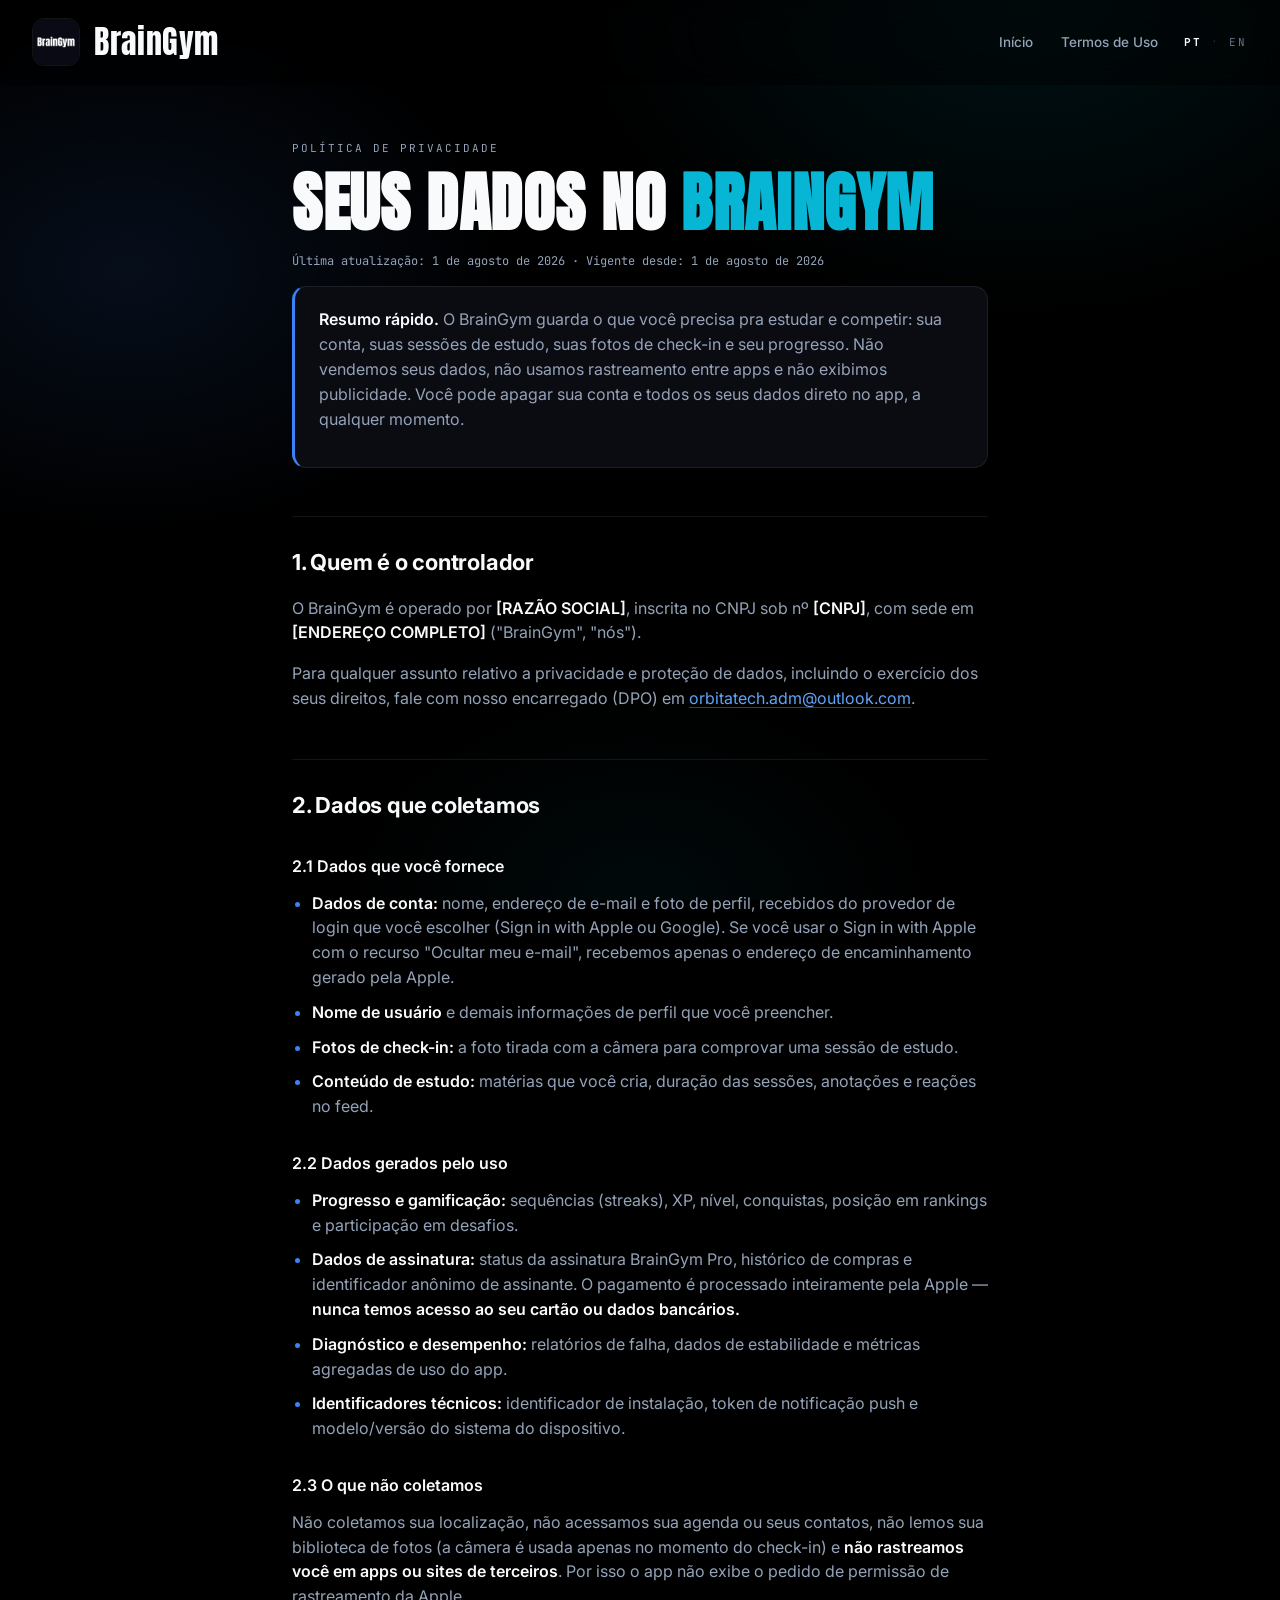
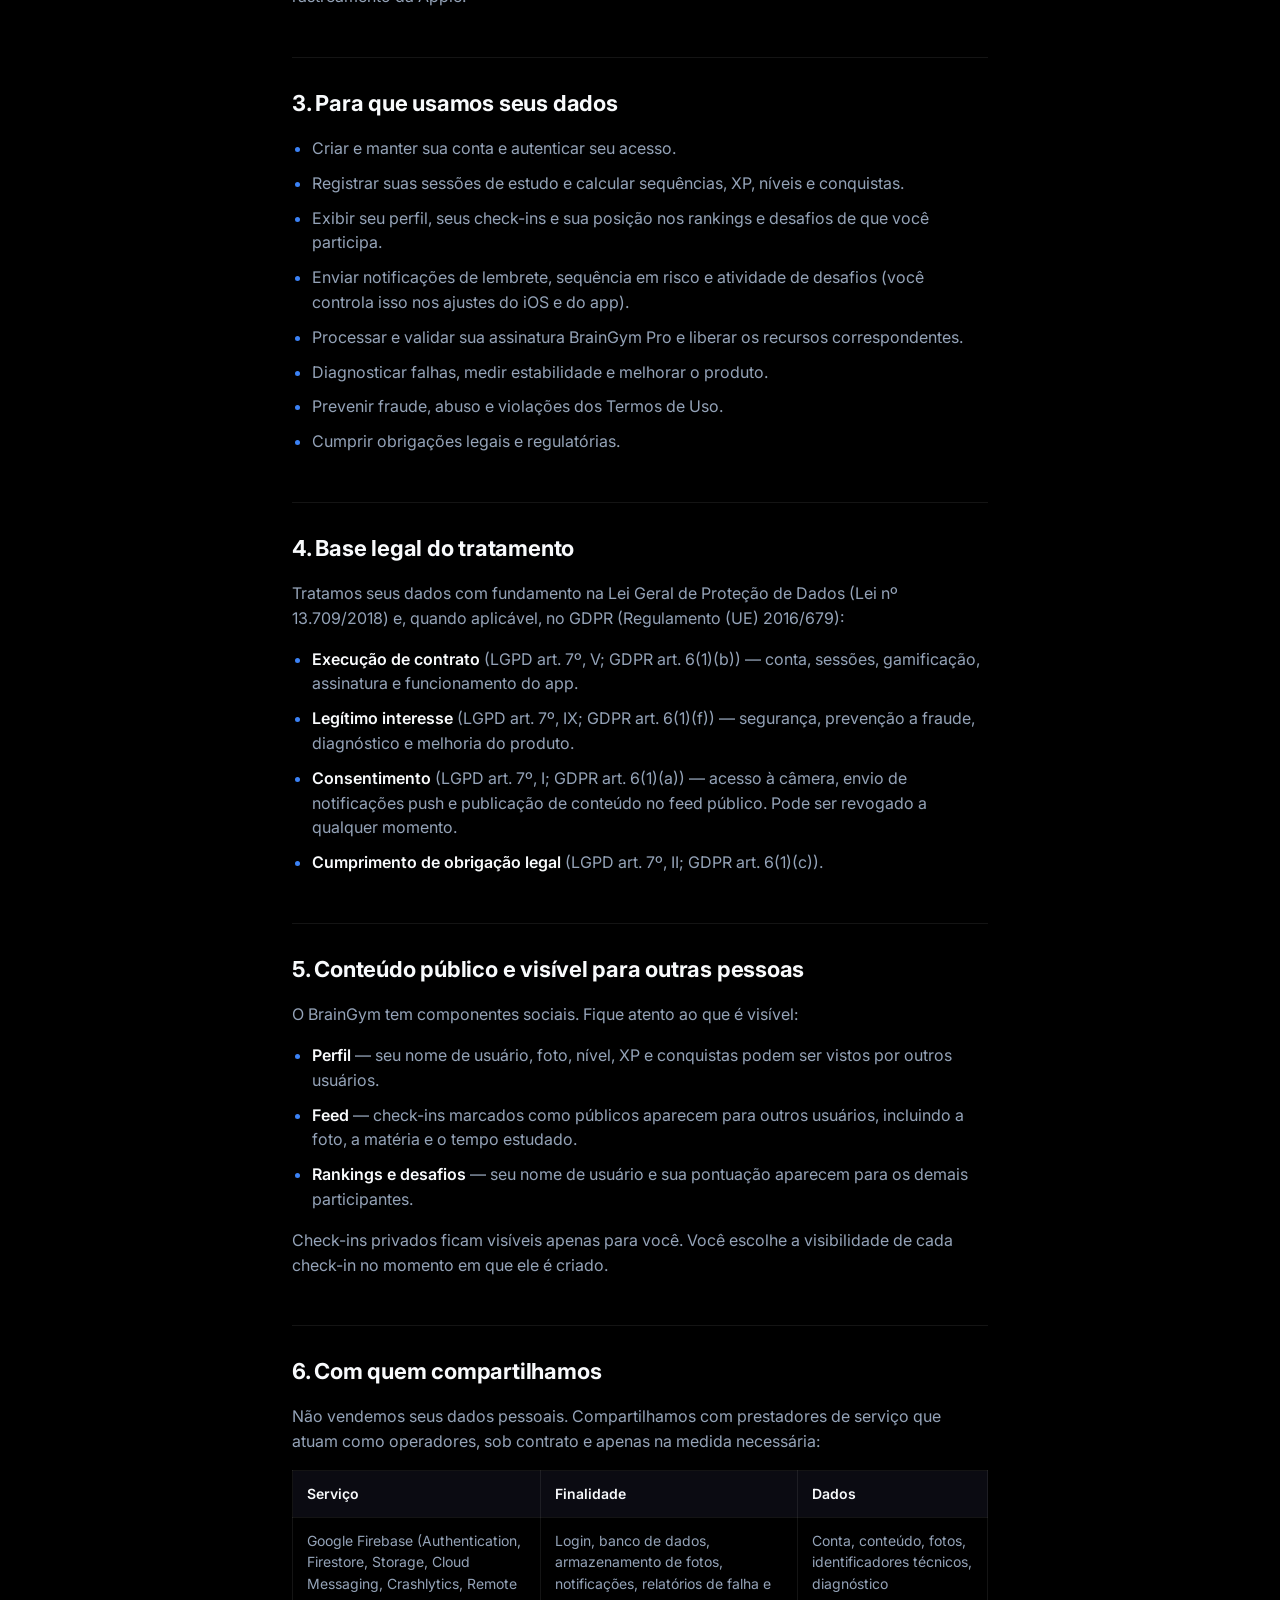
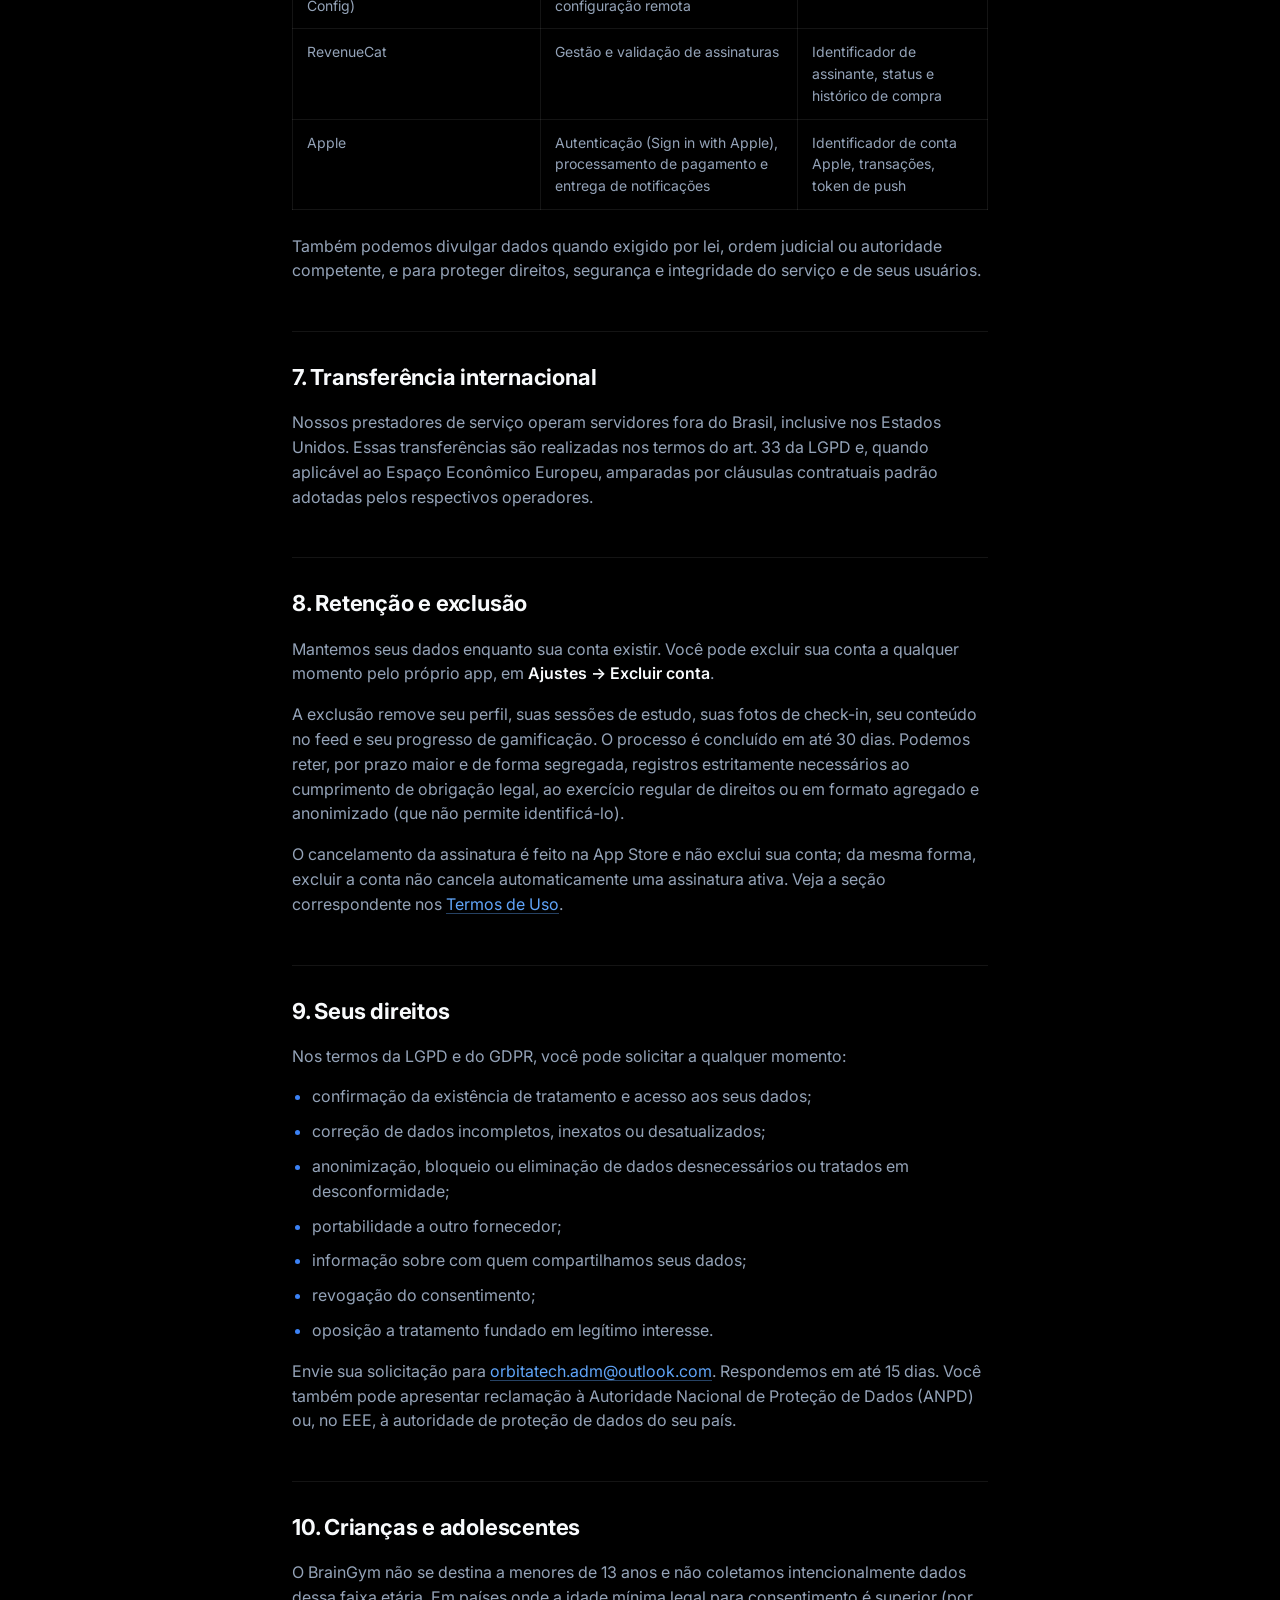
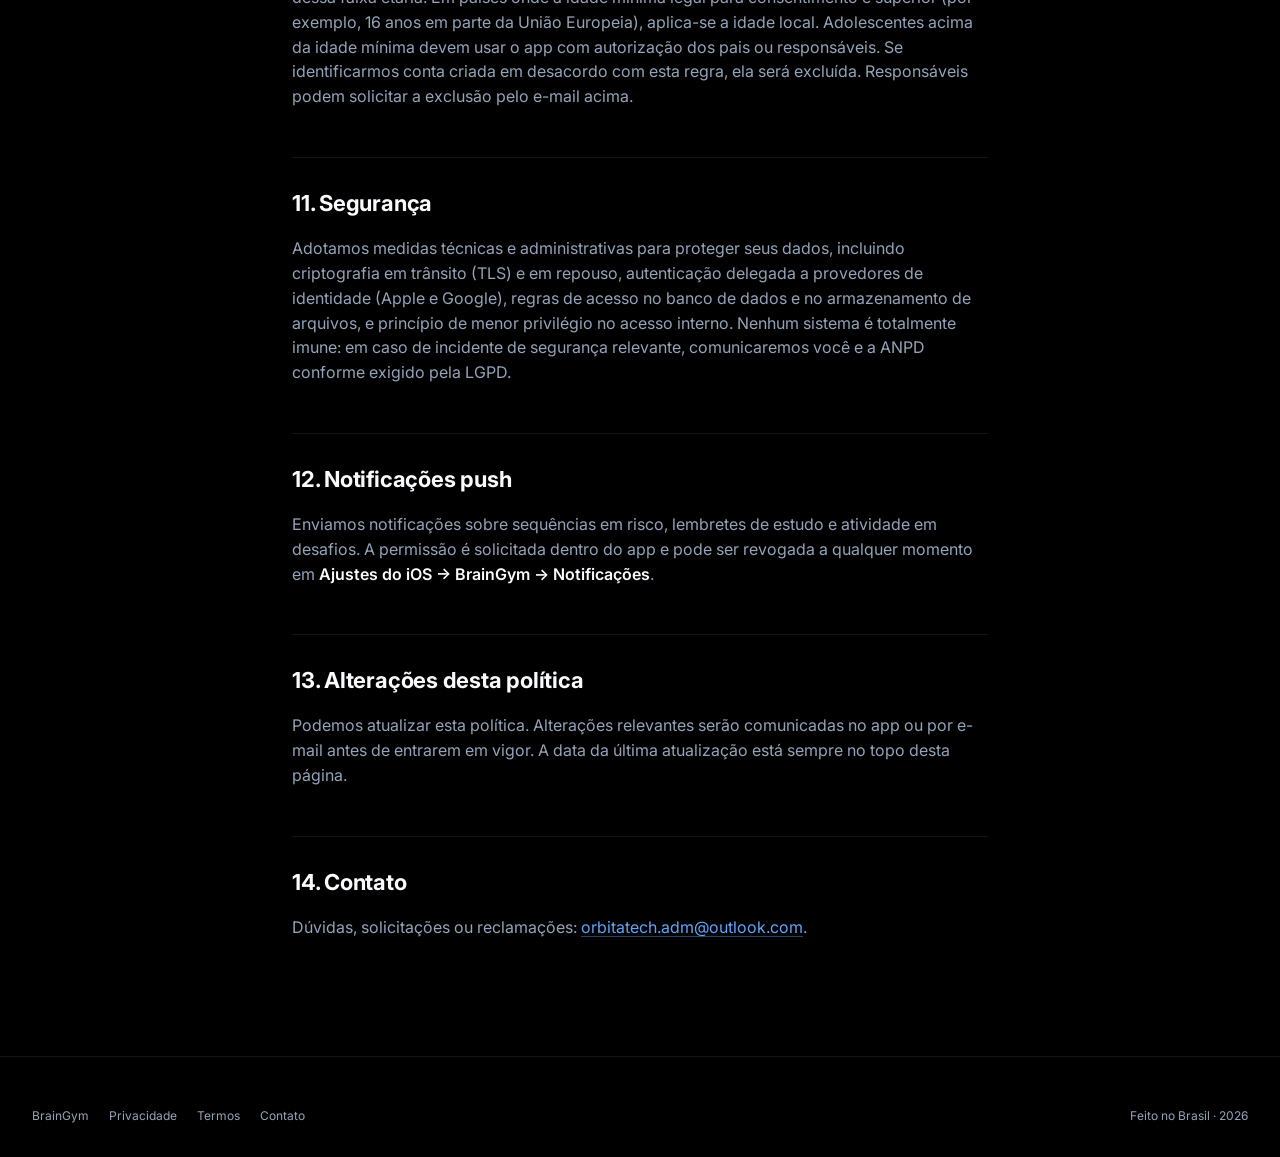
==== privacy.html @ defb6370 "first commit" ====
<!doctype html>
<html lang="pt-BR">
<head>
  <meta charset="utf-8" />
  <meta name="viewport" content="width=device-width, initial-scale=1, viewport-fit=cover" />
  <meta name="theme-color" content="#000000" />
  <title>Política de Privacidade · BrainGym</title>
  <meta name="description" content="Como o BrainGym coleta, usa, compartilha e protege seus dados pessoais." />
  <meta name="robots" content="index, follow" />

  <link rel="icon" type="image/png" href="assets/brand-logo.png" />
  <link rel="preconnect" href="https://fonts.googleapis.com" />
  <link rel="preconnect" href="https://fonts.gstatic.com" crossorigin />
  <link href="https://fonts.googleapis.com/css2?family=Anton&family=Inter:wght@400;500;600;700&family=JetBrains+Mono:wght@400;500&display=swap" rel="stylesheet" />
  <link rel="stylesheet" href="styles.css?v=10" />
</head>
<body class="legal-page">
  <div class="ambient" aria-hidden="true"></div>

  <header class="nav" data-nav>
    <a class="nav__brand" href="index.html">
      <img src="assets/brand-logo.png" alt="BrainGym" />
      <span class="wordmark">BrainGym</span>
    </a>
    <nav class="nav__links">
      <a href="index.html">Início</a>
      <a href="terms.html" data-legal-alt>Termos de Uso</a>
    </nav>
    <div class="lang-toggle" role="group" aria-label="Idioma">
      <button type="button" data-legal-lang="pt" class="is-active">PT</button>
      <span aria-hidden="true">·</span>
      <button type="button" data-legal-lang="en">EN</button>
    </div>
  </header>

  <main class="legal">

    <!-- ============================ PT-BR ============================ -->
    <article data-legal-doc="pt">
      <p class="legal__eyebrow">Política de Privacidade</p>
      <h1 class="legal__title">Seus dados no <span class="accent">BrainGym</span></h1>
      <p class="legal__updated">Última atualização: 1 de agosto de 2026 · Vigente desde: 1 de agosto de 2026</p>

      <div class="legal__callout">
        <p><strong>Resumo rápido.</strong> O BrainGym guarda o que você precisa pra estudar e competir: sua conta, suas sessões de estudo, suas fotos de check-in e seu progresso. Não vendemos seus dados, não usamos rastreamento entre apps e não exibimos publicidade. Você pode apagar sua conta e todos os seus dados direto no app, a qualquer momento.</p>
      </div>

      <h2>1. Quem é o controlador</h2>
      <p>O BrainGym é operado por <strong>[RAZÃO SOCIAL]</strong>, inscrita no CNPJ sob nº <strong>[CNPJ]</strong>, com sede em <strong>[ENDEREÇO COMPLETO]</strong> ("BrainGym", "nós").</p>
      <p>Para qualquer assunto relativo a privacidade e proteção de dados, incluindo o exercício dos seus direitos, fale com nosso encarregado (DPO) em <a href="mailto:orbitatech.adm@outlook.com">orbitatech.adm@outlook.com</a>.</p>

      <h2>2. Dados que coletamos</h2>

      <h3>2.1 Dados que você fornece</h3>
      <ul>
        <li><strong>Dados de conta:</strong> nome, endereço de e-mail e foto de perfil, recebidos do provedor de login que você escolher (Sign in with Apple ou Google). Se você usar o Sign in with Apple com o recurso "Ocultar meu e-mail", recebemos apenas o endereço de encaminhamento gerado pela Apple.</li>
        <li><strong>Nome de usuário</strong> e demais informações de perfil que você preencher.</li>
        <li><strong>Fotos de check-in:</strong> a foto tirada com a câmera para comprovar uma sessão de estudo.</li>
        <li><strong>Conteúdo de estudo:</strong> matérias que você cria, duração das sessões, anotações e reações no feed.</li>
      </ul>

      <h3>2.2 Dados gerados pelo uso</h3>
      <ul>
        <li><strong>Progresso e gamificação:</strong> sequências (streaks), XP, nível, conquistas, posição em rankings e participação em desafios.</li>
        <li><strong>Dados de assinatura:</strong> status da assinatura BrainGym Pro, histórico de compras e identificador anônimo de assinante. O pagamento é processado inteiramente pela Apple — <strong>nunca temos acesso ao seu cartão ou dados bancários.</strong></li>
        <li><strong>Diagnóstico e desempenho:</strong> relatórios de falha, dados de estabilidade e métricas agregadas de uso do app.</li>
        <li><strong>Identificadores técnicos:</strong> identificador de instalação, token de notificação push e modelo/versão do sistema do dispositivo.</li>
      </ul>

      <h3>2.3 O que não coletamos</h3>
      <p>Não coletamos sua localização, não acessamos sua agenda ou seus contatos, não lemos sua biblioteca de fotos (a câmera é usada apenas no momento do check-in) e <strong>não rastreamos você em apps ou sites de terceiros</strong>. Por isso o app não exibe o pedido de permissão de rastreamento da Apple.</p>

      <h2>3. Para que usamos seus dados</h2>
      <ul>
        <li>Criar e manter sua conta e autenticar seu acesso.</li>
        <li>Registrar suas sessões de estudo e calcular sequências, XP, níveis e conquistas.</li>
        <li>Exibir seu perfil, seus check-ins e sua posição nos rankings e desafios de que você participa.</li>
        <li>Enviar notificações de lembrete, sequência em risco e atividade de desafios (você controla isso nos ajustes do iOS e do app).</li>
        <li>Processar e validar sua assinatura BrainGym Pro e liberar os recursos correspondentes.</li>
        <li>Diagnosticar falhas, medir estabilidade e melhorar o produto.</li>
        <li>Prevenir fraude, abuso e violações dos Termos de Uso.</li>
        <li>Cumprir obrigações legais e regulatórias.</li>
      </ul>

      <h2>4. Base legal do tratamento</h2>
      <p>Tratamos seus dados com fundamento na Lei Geral de Proteção de Dados (Lei nº 13.709/2018) e, quando aplicável, no GDPR (Regulamento (UE) 2016/679):</p>
      <ul>
        <li><strong>Execução de contrato</strong> (LGPD art. 7º, V; GDPR art. 6(1)(b)) — conta, sessões, gamificação, assinatura e funcionamento do app.</li>
        <li><strong>Legítimo interesse</strong> (LGPD art. 7º, IX; GDPR art. 6(1)(f)) — segurança, prevenção a fraude, diagnóstico e melhoria do produto.</li>
        <li><strong>Consentimento</strong> (LGPD art. 7º, I; GDPR art. 6(1)(a)) — acesso à câmera, envio de notificações push e publicação de conteúdo no feed público. Pode ser revogado a qualquer momento.</li>
        <li><strong>Cumprimento de obrigação legal</strong> (LGPD art. 7º, II; GDPR art. 6(1)(c)).</li>
      </ul>

      <h2>5. Conteúdo público e visível para outras pessoas</h2>
      <p>O BrainGym tem componentes sociais. Fique atento ao que é visível:</p>
      <ul>
        <li><strong>Perfil</strong> — seu nome de usuário, foto, nível, XP e conquistas podem ser vistos por outros usuários.</li>
        <li><strong>Feed</strong> — check-ins marcados como públicos aparecem para outros usuários, incluindo a foto, a matéria e o tempo estudado.</li>
        <li><strong>Rankings e desafios</strong> — seu nome de usuário e sua pontuação aparecem para os demais participantes.</li>
      </ul>
      <p>Check-ins privados ficam visíveis apenas para você. Você escolhe a visibilidade de cada check-in no momento em que ele é criado.</p>

      <h2>6. Com quem compartilhamos</h2>
      <p>Não vendemos seus dados pessoais. Compartilhamos com prestadores de serviço que atuam como operadores, sob contrato e apenas na medida necessária:</p>
      <table class="legal__table">
        <thead><tr><th>Serviço</th><th>Finalidade</th><th>Dados</th></tr></thead>
        <tbody>
          <tr><td>Google Firebase (Authentication, Firestore, Storage, Cloud Messaging, Crashlytics, Remote Config)</td><td>Login, banco de dados, armazenamento de fotos, notificações, relatórios de falha e configuração remota</td><td>Conta, conteúdo, fotos, identificadores técnicos, diagnóstico</td></tr>
          <tr><td>RevenueCat</td><td>Gestão e validação de assinaturas</td><td>Identificador de assinante, status e histórico de compra</td></tr>
          <tr><td>Apple</td><td>Autenticação (Sign in with Apple), processamento de pagamento e entrega de notificações</td><td>Identificador de conta Apple, transações, token de push</td></tr>
        </tbody>
      </table>
      <p>Também podemos divulgar dados quando exigido por lei, ordem judicial ou autoridade competente, e para proteger direitos, segurança e integridade do serviço e de seus usuários.</p>

      <h2>7. Transferência internacional</h2>
      <p>Nossos prestadores de serviço operam servidores fora do Brasil, inclusive nos Estados Unidos. Essas transferências são realizadas nos termos do art. 33 da LGPD e, quando aplicável ao Espaço Econômico Europeu, amparadas por cláusulas contratuais padrão adotadas pelos respectivos operadores.</p>

      <h2>8. Retenção e exclusão</h2>
      <p>Mantemos seus dados enquanto sua conta existir. Você pode excluir sua conta a qualquer momento pelo próprio app, em <strong>Ajustes → Excluir conta</strong>.</p>
      <p>A exclusão remove seu perfil, suas sessões de estudo, suas fotos de check-in, seu conteúdo no feed e seu progresso de gamificação. O processo é concluído em até 30 dias. Podemos reter, por prazo maior e de forma segregada, registros estritamente necessários ao cumprimento de obrigação legal, ao exercício regular de direitos ou em formato agregado e anonimizado (que não permite identificá-lo).</p>
      <p>O cancelamento da assinatura é feito na App Store e não exclui sua conta; da mesma forma, excluir a conta não cancela automaticamente uma assinatura ativa. Veja a seção correspondente nos <a href="terms.html">Termos de Uso</a>.</p>

      <h2>9. Seus direitos</h2>
      <p>Nos termos da LGPD e do GDPR, você pode solicitar a qualquer momento:</p>
      <ul>
        <li>confirmação da existência de tratamento e acesso aos seus dados;</li>
        <li>correção de dados incompletos, inexatos ou desatualizados;</li>
        <li>anonimização, bloqueio ou eliminação de dados desnecessários ou tratados em desconformidade;</li>
        <li>portabilidade a outro fornecedor;</li>
        <li>informação sobre com quem compartilhamos seus dados;</li>
        <li>revogação do consentimento;</li>
        <li>oposição a tratamento fundado em legítimo interesse.</li>
      </ul>
      <p>Envie sua solicitação para <a href="mailto:orbitatech.adm@outlook.com">orbitatech.adm@outlook.com</a>. Respondemos em até 15 dias. Você também pode apresentar reclamação à Autoridade Nacional de Proteção de Dados (ANPD) ou, no EEE, à autoridade de proteção de dados do seu país.</p>

      <h2>10. Crianças e adolescentes</h2>
      <p>O BrainGym não se destina a menores de 13 anos e não coletamos intencionalmente dados dessa faixa etária. Em países onde a idade mínima legal para consentimento é superior (por exemplo, 16 anos em parte da União Europeia), aplica-se a idade local. Adolescentes acima da idade mínima devem usar o app com autorização dos pais ou responsáveis. Se identificarmos conta criada em desacordo com esta regra, ela será excluída. Responsáveis podem solicitar a exclusão pelo e-mail acima.</p>

      <h2>11. Segurança</h2>
      <p>Adotamos medidas técnicas e administrativas para proteger seus dados, incluindo criptografia em trânsito (TLS) e em repouso, autenticação delegada a provedores de identidade (Apple e Google), regras de acesso no banco de dados e no armazenamento de arquivos, e princípio de menor privilégio no acesso interno. Nenhum sistema é totalmente imune: em caso de incidente de segurança relevante, comunicaremos você e a ANPD conforme exigido pela LGPD.</p>

      <h2>12. Notificações push</h2>
      <p>Enviamos notificações sobre sequências em risco, lembretes de estudo e atividade em desafios. A permissão é solicitada dentro do app e pode ser revogada a qualquer momento em <strong>Ajustes do iOS → BrainGym → Notificações</strong>.</p>

      <h2>13. Alterações desta política</h2>
      <p>Podemos atualizar esta política. Alterações relevantes serão comunicadas no app ou por e-mail antes de entrarem em vigor. A data da última atualização está sempre no topo desta página.</p>

      <h2>14. Contato</h2>
      <p>Dúvidas, solicitações ou reclamações: <a href="mailto:orbitatech.adm@outlook.com">orbitatech.adm@outlook.com</a>.</p>
    </article>

    <!-- ============================ EN ============================ -->
    <article data-legal-doc="en" hidden>
      <p class="legal__eyebrow">Privacy Policy</p>
      <h1 class="legal__title">Your data on <span class="accent">BrainGym</span></h1>
      <p class="legal__updated">Last updated: August 1, 2026 · Effective: August 1, 2026</p>

      <div class="legal__callout">
        <p><strong>The short version.</strong> BrainGym stores what you need to study and compete: your account, your study sessions, your check-in photos and your progress. We do not sell your data, we do not track you across apps, and we show no ads. You can delete your account and all of your data from inside the app at any time.</p>
      </div>

      <h2>1. Who controls your data</h2>
      <p>BrainGym is operated by <strong>[LEGAL ENTITY NAME]</strong>, registered under company number <strong>[COMPANY NUMBER]</strong>, with its registered office at <strong>[FULL ADDRESS]</strong> ("BrainGym", "we", "us").</p>
      <p>For any privacy or data protection matter, including exercising your rights, contact our data protection officer at <a href="mailto:orbitatech.adm@outlook.com">orbitatech.adm@outlook.com</a>.</p>

      <h2>2. Data we collect</h2>

      <h3>2.1 Data you provide</h3>
      <ul>
        <li><strong>Account data:</strong> name, email address and profile picture, received from the sign-in provider you choose (Sign in with Apple or Google). If you use Sign in with Apple with "Hide My Email", we only receive the relay address generated by Apple.</li>
        <li><strong>Username</strong> and any other profile information you fill in.</li>
        <li><strong>Check-in photos:</strong> the photo you take with the camera to verify a study session.</li>
        <li><strong>Study content:</strong> subjects you create, session durations, notes and feed reactions.</li>
      </ul>

      <h3>2.2 Data generated by your use</h3>
      <ul>
        <li><strong>Progress and gamification:</strong> streaks, XP, level, badges, leaderboard positions and challenge participation.</li>
        <li><strong>Subscription data:</strong> BrainGym Pro status, purchase history and an anonymous subscriber identifier. Payment is handled entirely by Apple — <strong>we never have access to your card or banking details.</strong></li>
        <li><strong>Diagnostics and performance:</strong> crash reports, stability data and aggregated app usage metrics.</li>
        <li><strong>Technical identifiers:</strong> installation identifier, push notification token, and device model and OS version.</li>
      </ul>

      <h3>2.3 What we do not collect</h3>
      <p>We do not collect your location, do not access your calendar or contacts, do not read your photo library (the camera is used only at check-in time), and <strong>do not track you across third-party apps or websites</strong>. That is why the app does not show Apple's tracking permission prompt.</p>

      <h2>3. How we use your data</h2>
      <ul>
        <li>Create and maintain your account and authenticate you.</li>
        <li>Record your study sessions and compute streaks, XP, levels and badges.</li>
        <li>Display your profile, your check-ins and your standing in the leaderboards and challenges you take part in.</li>
        <li>Send reminder, streak-at-risk and challenge activity notifications (you control these in iOS and in-app settings).</li>
        <li>Process and validate your BrainGym Pro subscription and unlock the corresponding features.</li>
        <li>Diagnose crashes, measure stability and improve the product.</li>
        <li>Prevent fraud, abuse and violations of the Terms of Use.</li>
        <li>Comply with legal and regulatory obligations.</li>
      </ul>

      <h2>4. Legal bases</h2>
      <p>We process your data under Brazil's LGPD (Law No. 13,709/2018) and, where applicable, the GDPR (Regulation (EU) 2016/679):</p>
      <ul>
        <li><strong>Performance of a contract</strong> (GDPR art. 6(1)(b)) — account, sessions, gamification, subscription and core app functionality.</li>
        <li><strong>Legitimate interests</strong> (GDPR art. 6(1)(f)) — security, fraud prevention, diagnostics and product improvement.</li>
        <li><strong>Consent</strong> (GDPR art. 6(1)(a)) — camera access, push notifications and publishing content to the public feed. Withdrawable at any time.</li>
        <li><strong>Legal obligation</strong> (GDPR art. 6(1)(c)).</li>
      </ul>

      <h2>5. Public content and what others can see</h2>
      <p>BrainGym has social features. Be aware of what is visible:</p>
      <ul>
        <li><strong>Profile</strong> — your username, picture, level, XP and badges may be seen by other users.</li>
        <li><strong>Feed</strong> — check-ins marked as public appear to other users, including the photo, the subject and the time studied.</li>
        <li><strong>Leaderboards and challenges</strong> — your username and score are visible to other participants.</li>
      </ul>
      <p>Private check-ins are visible only to you. You choose the visibility of each check-in when you create it.</p>

      <h2>6. Who we share with</h2>
      <p>We do not sell your personal data. We share it with service providers acting as processors, under contract and only as far as necessary:</p>
      <table class="legal__table">
        <thead><tr><th>Service</th><th>Purpose</th><th>Data</th></tr></thead>
        <tbody>
          <tr><td>Google Firebase (Authentication, Firestore, Storage, Cloud Messaging, Crashlytics, Remote Config)</td><td>Sign-in, database, photo storage, notifications, crash reporting and remote configuration</td><td>Account, content, photos, technical identifiers, diagnostics</td></tr>
          <tr><td>RevenueCat</td><td>Subscription management and validation</td><td>Subscriber identifier, status and purchase history</td></tr>
          <tr><td>Apple</td><td>Authentication (Sign in with Apple), payment processing and notification delivery</td><td>Apple account identifier, transactions, push token</td></tr>
        </tbody>
      </table>
      <p>We may also disclose data where required by law, court order or competent authority, and to protect the rights, safety and integrity of the service and its users.</p>

      <h2>7. International transfers</h2>
      <p>Our service providers operate servers outside Brazil, including in the United States. These transfers are carried out under art. 33 of the LGPD and, where the European Economic Area is concerned, are covered by standard contractual clauses adopted by the respective processors.</p>

      <h2>8. Retention and deletion</h2>
      <p>We keep your data for as long as your account exists. You can delete your account at any time from the app, under <strong>Settings → Delete account</strong>.</p>
      <p>Deletion removes your profile, your study sessions, your check-in photos, your feed content and your gamification progress. The process completes within 30 days. We may retain, for longer and in segregated form, records strictly necessary to comply with a legal obligation, to exercise rights in legal proceedings, or in aggregated and anonymised form (which cannot identify you).</p>
      <p>Cancelling your subscription is done through the App Store and does not delete your account; likewise, deleting your account does not automatically cancel an active subscription. See the corresponding section in the <a href="terms.html">Terms of Use</a>.</p>

      <h2>9. Your rights</h2>
      <p>Under the LGPD and the GDPR you may request at any time:</p>
      <ul>
        <li>confirmation that processing takes place, and access to your data;</li>
        <li>correction of incomplete, inaccurate or outdated data;</li>
        <li>anonymisation, blocking or erasure of unnecessary or non-compliant data;</li>
        <li>portability to another provider;</li>
        <li>information about who we share your data with;</li>
        <li>withdrawal of consent;</li>
        <li>objection to processing based on legitimate interests.</li>
      </ul>
      <p>Send your request to <a href="mailto:orbitatech.adm@outlook.com">orbitatech.adm@outlook.com</a>. We respond within 15 days. You may also lodge a complaint with Brazil's data protection authority (ANPD) or, in the EEA, with your national supervisory authority.</p>

      <h2>10. Children and teenagers</h2>
      <p>BrainGym is not intended for children under 13 and we do not knowingly collect their data. In countries where the minimum age for consent is higher (for example, 16 in parts of the European Union), the local age applies. Teenagers above the minimum age should use the app with the permission of a parent or guardian. Accounts found to be in breach of this rule will be deleted. Guardians may request deletion via the email above.</p>

      <h2>11. Security</h2>
      <p>We apply technical and organisational measures to protect your data, including encryption in transit (TLS) and at rest, authentication delegated to identity providers (Apple and Google), access rules on the database and file storage, and least-privilege internal access. No system is completely immune: in the event of a significant security incident we will notify you and the ANPD as required by the LGPD.</p>

      <h2>12. Push notifications</h2>
      <p>We send notifications about streaks at risk, study reminders and challenge activity. Permission is requested inside the app and can be revoked at any time under <strong>iOS Settings → BrainGym → Notifications</strong>.</p>

      <h2>13. Changes to this policy</h2>
      <p>We may update this policy. Material changes will be announced in the app or by email before they take effect. The date of the latest update is always shown at the top of this page.</p>

      <h2>14. Contact</h2>
      <p>Questions, requests or complaints: <a href="mailto:orbitatech.adm@outlook.com">orbitatech.adm@outlook.com</a>.</p>
    </article>
  </main>

  <footer class="footer">
    <div class="footer__meta">
      <div class="footer__links">
        <a href="index.html">BrainGym</a>
        <a href="privacy.html">Privacidade</a>
        <a href="terms.html">Termos</a>
        <a href="mailto:orbitatech.adm@outlook.com">Contato</a>
      </div>
      <div><span>Feito no Brasil</span> · <span id="year"></span></div>
    </div>
  </footer>

  <script src="legal.js?v=1" defer></script>
</body>
</html>
---- styles.css ----
/* ============================================================
   BrainGym — Landing
   Tokens espelham o app (Core/Theme/AppColors.swift) para que
   site e iOS app sejam visualmente consistentes.
   ============================================================ */
:root {
  /* === App tokens (match AppColors.swift) === */
  --bg: #000000;             /* preto puro (pedido do usuário) */
  --surface: #0B0B12;        /* surface ligeiramente lift do preto puro */
  --surface-2: #1E293B;      /* AppColors.surfaceLight */
  --border: rgba(255,255,255,0.08);
  --border-strong: #1E293B;  /* AppColors.border */
  --border-bright: rgba(255,255,255,0.24);

  --primary: #3B82F6;        /* AppColors.primary */
  --primary-light: #60A5FA;  /* AppColors.primaryLight */
  --primary-dark: #2563EB;   /* AppColors.primaryDark */
  --accent: #06B6D4;         /* AppColors.accent (cyan) */

  --text: #F8FAFC;           /* AppColors.text */
  --subtext: #94A3B8;        /* AppColors.subtext */
  --muted: #64748B;

  --success: #22C55E;        /* AppColors.success — usado p/ status "ativo" */

  /* Brand gradients (apenas blue → cyan) */
  --grad-brand: linear-gradient(135deg, #3B82F6 0%, #06B6D4 100%);
  --grad-brand-soft: linear-gradient(135deg, rgba(59,130,246,0.85) 0%, rgba(6,182,212,0.85) 100%);
  --grad-mesh: radial-gradient(ellipse 60% 60% at 80% 0%, rgba(6,182,212,0.20), transparent 60%),
               radial-gradient(ellipse 50% 50% at 10% 30%, rgba(59,130,246,0.22), transparent 60%),
               radial-gradient(ellipse 40% 40% at 50% 100%, rgba(6,182,212,0.10), transparent 60%);

  --display: 'Anton', 'Helvetica Neue', sans-serif;
  --body: 'Inter', system-ui, -apple-system, Segoe UI, Roboto, sans-serif;
  --mono: 'JetBrains Mono', ui-monospace, SFMono-Regular, Menlo, monospace;

  --container: 1320px;
  --ease: cubic-bezier(.2, .7, .2, 1);
  --ease-spring: cubic-bezier(.16, 1, .3, 1);

  --radius: 14px;
  --radius-lg: 20px;
  --radius-xl: 28px;
}

*, *::before, *::after { box-sizing: border-box; }

html, body {
  margin: 0; padding: 0;
  background: var(--bg);
  color: var(--text);
  font-family: var(--body);
  font-size: 16px;
  line-height: 1.55;
  -webkit-font-smoothing: antialiased;
  text-rendering: optimizeLegibility;
}
html { scroll-behavior: auto; }
body { overflow-x: hidden; }

/* ============================================================
   Lenis smooth-scroll baseline (applied when JS attaches Lenis)
   ============================================================ */
html.lenis, html.lenis body { height: auto; }
html.lenis.lenis-smooth { scroll-behavior: auto !important; }
html.lenis.lenis-smooth [data-lenis-prevent] { overscroll-behavior: contain; }
html.lenis.lenis-stopped { overflow: hidden; }
html.lenis.lenis-smooth iframe { pointer-events: none; }

a { color: inherit; text-decoration: none; }
img, svg { display: block; max-width: 100%; }
::selection { background: var(--accent); color: #000; }

/* ============================================================
   TYPOGRAPHY PRIMITIVES
   ============================================================ */
.wordmark {
  font-family: var(--display);
  font-weight: 400;
  letter-spacing: 0.02em;
  text-transform: none;
}
.wordmark--inline { font-size: 1.05em; }
.grad {
  background: var(--grad-brand);
  -webkit-background-clip: text; background-clip: text;
  color: transparent;
}
.grad-fire {
  background: var(--grad-fire);
  -webkit-background-clip: text; background-clip: text;
  color: transparent;
}
.outline {
  -webkit-text-stroke: 1.5px var(--text);
  color: transparent;
}
.cyan { color: var(--accent); }
.green { color: var(--success); }

/* ============================================================
   SCROLL PROGRESS
   ============================================================ */
.scroll-progress {
  position: fixed;
  top: 0; left: 0;
  height: 2px;
  width: 100%;
  transform-origin: 0 50%;
  transform: scaleX(var(--p, 0));
  background: var(--grad-brand);
  z-index: 100;
  pointer-events: none;
  will-change: transform;
}

/* Ambient layer: explicitly disabled — site fica em preto sólido. */
.ambient { display: none; }

/* ============================================================
   NAV
   ============================================================ */
.nav, main, .footer { position: relative; z-index: 2; }

.nav {
  position: fixed; top: 0; left: 0; right: 0;
  display: flex; align-items: center; gap: 24px;
  padding: 18px 32px;
  z-index: 50;
  transition: background .25s var(--ease), border-color .25s, backdrop-filter .25s, padding .25s;
  border-bottom: 1px solid transparent;
  background: rgba(0,0,0,0.5);
  backdrop-filter: blur(14px) saturate(140%);
  -webkit-backdrop-filter: blur(14px) saturate(140%);
}
.nav.is-scrolled {
  background: rgba(0,0,0,0.85);
  border-bottom-color: var(--border);
  padding: 14px 32px;
}
.nav__brand { display: flex; align-items: center; gap: 14px; }
.nav__brand img {
  width: 48px; height: 48px; border-radius: 12px;
  border: 1px solid rgba(255,255,255,0.08);
}
.nav__brand .wordmark { font-size: 32px; line-height: 1; }
.nav.is-scrolled .nav__brand img { width: 40px; height: 40px; border-radius: 10px; }
.nav.is-scrolled .nav__brand .wordmark { font-size: 26px; }
.nav__brand img,
.nav__brand .wordmark { transition: width .25s var(--ease), height .25s var(--ease), font-size .25s var(--ease); }
.nav__brand .dot {
  width: 8px; height: 8px; border-radius: 50%;
  background: var(--accent);
  box-shadow: 0 0 14px var(--accent);
  animation: pulse 1.8s ease-in-out infinite;
}
.nav__links {
  display: flex; gap: 28px; margin-left: auto;
  color: var(--subtext); font-size: 13.5px; font-weight: 500;
}
.nav__links a { transition: color .2s; }
.nav__links a:hover { color: var(--text); }
.nav__cta {
  font-family: var(--mono);
  font-size: 11px;
  text-transform: uppercase;
  letter-spacing: 0.12em;
  padding: 10px 16px;
  border: 1px solid var(--border-strong);
  border-radius: 999px;
  color: var(--text);
  transition: all 0.2s var(--ease);
  background: rgba(255,255,255,0.02);
}
.nav__cta:hover {
  border-color: transparent;
  background: var(--text);
  color: #000;
}

/* Language toggle (PT · EN) */
.lang-toggle {
  display: inline-flex; align-items: center; gap: 8px;
  font-family: var(--mono);
  font-size: 11px;
  letter-spacing: 0.12em;
  color: var(--muted);
}
.lang-toggle span { color: var(--surface-2); }
.lang-toggle button {
  appearance: none; background: transparent; border: 0;
  padding: 4px 2px;
  color: var(--muted);
  font-family: inherit; font-size: inherit; letter-spacing: inherit;
  cursor: pointer;
  text-transform: uppercase;
  transition: color .2s var(--ease);
}
.lang-toggle button:hover { color: var(--text); }
.lang-toggle button.is-active { color: var(--text); font-weight: 700; }

@keyframes pulse {
  0%, 100% { transform: scale(1); opacity: 1; }
  50% { transform: scale(1.4); opacity: 0.6; }
}

/* ============================================================
   BUTTONS
   ============================================================ */
.btn-store {
  display: inline-flex; align-items: center; gap: 12px;
  padding: 16px 24px;
  background: var(--text);
  color: #000;
  border-radius: var(--radius);
  font-weight: 600;
  transition: transform 0.2s var(--ease), box-shadow .2s var(--ease);
  box-shadow: 0 8px 24px -8px rgba(255,255,255,0.18);
}
.btn-store:hover {
  transform: translateY(-2px);
  box-shadow: 0 16px 32px -8px rgba(255,255,255,0.32);
}
.btn-store .apple { width: 24px; height: 24px; }
.btn-store .label {
  display: flex; flex-direction: column; align-items: flex-start;
  line-height: 1.1;
}
.btn-store .label small {
  font-family: var(--mono); font-size: 9px;
  text-transform: uppercase; letter-spacing: 0.12em; opacity: 0.7;
}
.btn-store .label span { font-size: 17px; font-weight: 700; }

.btn-ghost {
  display: inline-flex; align-items: center; gap: 10px;
  padding: 16px 22px;
  border: 1px solid var(--border-strong);
  border-radius: var(--radius);
  color: var(--text);
  font-weight: 500;
  font-size: 14px;
  transition: border-color 0.2s ease, background .2s ease, transform .2s var(--ease);
  background: rgba(255,255,255,0.02);
}
.btn-ghost:hover {
  border-color: var(--primary-light);
  background: rgba(96,165,250,0.06);
  transform: translateY(-2px);
}

/* ============================================================
   HERO
   ============================================================ */
.hero {
  min-height: 100vh;
  position: relative;
  display: flex; flex-direction: column; justify-content: center;
  padding: 140px 32px 60px;
  overflow: hidden;
}
/* Background é preto puro — nenhum glow ou grid atmosférico no hero. */
.hero__grid,
.hero__glow,
.hero__glow--cyan,
.hero__glow--accent { display: none; }

.hero__inner {
  position: relative;
  max-width: var(--container);
  margin: 0 auto;
  width: 100%;
  display: grid;
  grid-template-columns: 1.35fr 1fr;
  gap: 80px;
  align-items: center;
}

.eyebrow {
  display: inline-flex; align-items: center; gap: 10px;
  font-family: var(--mono);
  font-size: 11px;
  text-transform: uppercase;
  letter-spacing: 0.18em;
  color: var(--subtext);
  padding: 8px 14px;
  border: 1px solid var(--border-strong);
  border-radius: 999px;
  margin-bottom: 28px;
  background: rgba(255,255,255,0.02);
}
.eyebrow .live-dot {
  width: 6px; height: 6px; border-radius: 50%;
  background: var(--success);
  box-shadow: 0 0 8px var(--success);
}

.hero__title {
  font-family: var(--display);
  font-weight: 400;
  font-size: clamp(56px, 9.5vw, 144px);
  line-height: 0.86;
  letter-spacing: -0.005em;
  margin: 0 0 28px;
  text-transform: none;
}
.hero__title .line { display: block; overflow: hidden; padding-bottom: 0.12em; margin-bottom: -0.05em; }
.hero__title .line span { display: inline-block; }

.hero__tagline {
  font-size: clamp(15px, 1.4vw, 18px);
  color: var(--subtext);
  max-width: 480px;
  line-height: 1.55;
  margin: 0 0 36px;
}
.hero__tagline strong { color: var(--text); font-weight: 600; }

.hero__ctas { display: flex; gap: 12px; flex-wrap: wrap; }

/* Hero — phone mockup floating beside the title */
.hero__visual {
  position: relative;
  display: flex; align-items: center; justify-content: center;
  perspective: 1600px;
  min-height: 620px;
}
.hero__phone-wrap {
  position: relative;
  transform: rotateY(-12deg) rotateX(4deg);
  transition: transform .6s var(--ease-spring);
  will-change: transform;
}
.hero__phone-wrap::before {
  content: '';
  position: absolute;
  inset: -40px;
  background: var(--grad-brand);
  border-radius: 60px;
  opacity: 0.18;
  filter: blur(60px);
  z-index: -1;
}

/* Stats strip below hero */
.hero__stats {
  margin: 60px auto 0;
  max-width: var(--container);
  display: grid;
  grid-template-columns: repeat(4, 1fr);
  gap: 0;
  border-top: 1px solid var(--border);
  border-bottom: 1px solid var(--border);
  padding: 24px 0;
  position: relative;
  z-index: 2;
}
.stat {
  padding: 14px 28px;
  border-right: 1px solid var(--border);
}
.stat:last-child { border-right: none; }
.stat-num {
  font-family: var(--display);
  font-size: clamp(34px, 4.6vw, 52px);
  line-height: 1;
  color: var(--text);
  font-feature-settings: "tnum";
}
.stat-num.primary { color: var(--primary-light); }
.stat-num.cyan { color: var(--accent); }
.stat-num.grad {
  background: var(--grad-brand);
  -webkit-background-clip: text; background-clip: text;
  color: transparent;
}
.stat-label {
  font-family: var(--mono);
  font-size: 10px;
  text-transform: uppercase;
  letter-spacing: 0.16em;
  color: var(--muted);
  margin-top: 8px;
}

/* ============================================================
   MARQUEE
   ============================================================ */
.marquee {
  overflow: hidden;
  border-top: 1px solid var(--border);
  border-bottom: 1px solid var(--border);
  padding: 22px 0;
  background: rgba(0,0,0,0.4);
  margin-top: 60px;
}
.marquee__track {
  display: flex;
  gap: 60px;
  white-space: nowrap;
  will-change: transform;
}
.marquee__item {
  font-family: var(--display);
  font-size: 30px;
  color: var(--muted);
  display: inline-flex; align-items: center; gap: 60px;
  letter-spacing: 0.02em;
}
.marquee__item .sep {
  color: var(--accent);
  font-size: 22px;
  opacity: 0.8;
}

/* ============================================================
   SECTIONS
   ============================================================ */
.section {
  padding: 140px 32px;
  max-width: var(--container);
  margin: 0 auto;
  position: relative;
}
.section__eyebrow {
  font-family: var(--mono);
  font-size: 11px;
  text-transform: uppercase;
  letter-spacing: 0.2em;
  color: var(--accent);
  margin-bottom: 24px;
  display: flex; align-items: center; gap: 12px;
}
.section__eyebrow .num { color: var(--muted); }
.section__eyebrow::before {
  content: '';
  width: 28px; height: 1px;
  background: var(--accent);
}
.section__title {
  font-family: var(--display);
  font-weight: 400;
  font-size: clamp(44px, 7vw, 104px);
  line-height: 0.92;
  letter-spacing: -0.005em;
  max-width: 1100px;
  margin: 0 0 40px;
}
.section__title .accent { color: var(--accent); }

/* ============================================================
   PINNED FEATURES — refeito com rail de progresso, watermark
   numérico, pill de categoria e bullets melhores.
   ============================================================ */
.pinned { position: relative; }
.pinned__wrap {
  display: grid;
  grid-template-columns: 92px 1fr 1.05fr;
  gap: 56px;
  align-items: center;
  min-height: 100vh;
  padding-top: 24px;
}

/* RAIL: vertical clickable progress nav */
.pinned__rail {
  display: flex; flex-direction: column; gap: 6px;
  position: relative;
  align-self: center;
}
.pinned__rail::before {
  content: '';
  position: absolute;
  left: 17px; top: 8px; bottom: 8px;
  width: 1px;
  background: linear-gradient(180deg, transparent 0%, var(--surface-2) 20%, var(--surface-2) 80%, transparent 100%);
  pointer-events: none;
}
.pinned__rail-item {
  appearance: none;
  background: transparent;
  border: 0;
  padding: 10px 0 10px 0;
  display: grid;
  grid-template-columns: 36px 1fr;
  align-items: center;
  gap: 14px;
  cursor: pointer;
  color: var(--muted);
  text-align: left;
  transition: color .3s var(--ease);
  position: relative;
}
.pinned__rail-item .num {
  font-family: var(--mono);
  font-size: 11px;
  letter-spacing: 0.12em;
  width: 36px; height: 36px;
  border: 1px solid var(--surface-2);
  border-radius: 50%;
  display: inline-flex; align-items: center; justify-content: center;
  background: var(--bg);
  transition: border-color .3s var(--ease), background .3s var(--ease), color .3s var(--ease), transform .3s var(--ease);
  position: relative; z-index: 1;
}
.pinned__rail-item .label {
  font-family: var(--mono);
  font-size: 11px;
  text-transform: uppercase;
  letter-spacing: 0.14em;
  white-space: nowrap;
  opacity: 0;
  transform: translateX(-6px);
  transition: opacity .3s var(--ease), transform .3s var(--ease);
}
.pinned__rail-item:hover { color: var(--text); }
.pinned__rail-item:hover .num { border-color: var(--border-bright); }
.pinned__rail-item.is-active .num {
  border-color: var(--accent);
  background: rgba(6,182,212,0.10);
  color: var(--accent);
  transform: scale(1.05);
  box-shadow: 0 0 0 4px rgba(6,182,212,0.08);
}
.pinned__rail-item.is-active .label {
  opacity: 1;
  transform: translateX(0);
  color: var(--text);
}

/* COPY column with watermark */
.pinned__copy {
  position: relative;
  min-height: 460px;
  z-index: 1;
}
.pinned__feat {
  position: absolute;
  top: 0; left: 0; right: 0;
  opacity: 0;
  pointer-events: none;
}
.pinned__feat.is-active { opacity: 1; pointer-events: auto; }

.pinned__bignum {
  position: absolute;
  top: -56px; right: -8px;
  font-family: var(--display);
  font-weight: 400;
  font-size: clamp(180px, 18vw, 260px);
  line-height: 0.85;
  letter-spacing: -0.02em;
  -webkit-text-stroke: 1.5px rgba(255,255,255,0.06);
  color: transparent;
  pointer-events: none;
  z-index: -1;
  user-select: none;
}

.pinned__pill {
  display: inline-flex; align-items: center;
  font-family: var(--mono);
  font-size: 11px;
  text-transform: uppercase;
  letter-spacing: 0.16em;
  color: var(--accent);
  padding: 6px 12px;
  background: rgba(6,182,212,0.08);
  border: 1px solid rgba(6,182,212,0.25);
  border-radius: 999px;
  margin-bottom: 20px;
}

.pinned__title {
  font-family: var(--display);
  font-weight: 400;
  font-size: clamp(48px, 5.5vw, 80px);
  line-height: 0.96;
  margin: 0 0 22px;
  text-transform: none;
  letter-spacing: -0.005em;
}
.pinned__desc {
  font-size: 17px;
  color: var(--subtext);
  line-height: 1.6;
  max-width: 480px;
  margin: 0 0 28px;
}
.pinned__list {
  display: grid; gap: 14px;
  list-style: none;
  padding: 0; margin: 0;
}
.pinned__list li {
  display: flex; align-items: center; gap: 14px;
  font-size: 14px;
  color: var(--text);
  font-family: var(--mono);
  letter-spacing: 0.01em;
}
.pinned__list li::before {
  content: '';
  width: 6px; height: 6px;
  border-radius: 50%;
  background: var(--accent);
  box-shadow: 0 0 8px rgba(6,182,212,0.6);
  flex-shrink: 0;
}

.phone-stack {
  position: relative;
  height: 720px;
  display: flex; align-items: center; justify-content: center;
}

/* ============================================================
   PHONE FRAME
   ============================================================ */
.phone {
  position: relative;
  width: 320px;
  height: 660px;
  background: linear-gradient(180deg, #131626 0%, #06070d 100%);
  border-radius: 48px;
  border: 1px solid #2a2a35;
  box-shadow:
    0 0 0 8px #0a0a0f,
    0 60px 120px -20px rgba(0,0,0,0.85),
    0 0 100px rgba(59,130,246,0.12);
  overflow: hidden;
}
.phone--abs { position: absolute; }
.phone--abs[data-idx]:not(.is-active) { opacity: 0; transform: translateY(40px) scale(0.96); }
.phone__notch {
  position: absolute; top: 12px; left: 50%;
  transform: translateX(-50%);
  width: 120px; height: 30px;
  background: #000;
  border-radius: 20px;
  z-index: 10;
}

/* phone--real: holds a captured iOS screenshot directly (no synthetic notch/statusbar) */
.phone--real .phone__notch { display: none; }
.phone--real .phone__screen { inset: 6px; padding: 0; background: #000; }
.phone--real img {
  width: 100%; height: 100%;
  object-fit: cover; object-position: top center;
  display: block;
}
.phone__screen {
  position: absolute;
  inset: 6px;
  border-radius: 42px;
  overflow: hidden;
  background: var(--bg);
  display: flex; flex-direction: column;
}

/* Variant: full-bleed real screenshot (no HTML status bar, no padding) */
.phone--real .phone__screen { padding: 0; }
.phone__screen img.phone__shot {
  width: 100%;
  height: 100%;
  object-fit: cover;
  display: block;
}
.phone__statusbar {
  height: 50px;
  display: flex; align-items: flex-end; justify-content: space-between;
  padding: 0 28px 6px;
  font-size: 13px;
  font-weight: 600;
  color: #fff;
  flex-shrink: 0;
}
.phone__statusbar .icons { display: flex; gap: 5px; align-items: center; }
.phone__content {
  flex: 1;
  overflow: hidden;
  padding: 8px 14px 16px;
  display: flex; flex-direction: column; gap: 10px;
}

/* ============================================================
   HOME / STREAK SCREEN
   ============================================================ */
.home__header {
  display: flex; align-items: center; justify-content: space-between;
  padding: 0 4px;
}
.home__greeting { display: flex; flex-direction: column; gap: 1px; }
.home__hello { font-size: 10px; color: var(--subtext); }
.home__name {
  font-size: 16px; font-weight: 700; color: var(--text);
  letter-spacing: -0.3px;
}
.home__lvl {
  display: inline-flex; align-items: center; gap: 6px;
  padding: 4px 10px;
  background: rgba(59,130,246,0.18);
  border: 1px solid rgba(96,165,250,0.4);
  border-radius: 999px;
}
.home__lvl-num { font-size: 11px; font-weight: 700; color: var(--primary-light); }
.home__lvl-xp { font-size: 9px; color: var(--primary-light); opacity: 0.8; }

.home__card {
  background: var(--surface);
  border: 1px solid var(--surface-2);
  border-radius: var(--radius);
  padding: 12px 13px;
  position: relative;
}
.home__streak-row { display: flex; align-items: center; gap: 8px; }
.home__flame {
  display: inline-flex;
  color: var(--primary-light);
  filter: drop-shadow(0 0 8px rgba(96,165,250,0.55));
}
.home__streak-num {
  font-size: 26px; font-weight: 700; line-height: 1;
  color: var(--text);
  letter-spacing: -1px;
  font-feature-settings: "tnum";
}
.home__streak-lbl { font-size: 10px; color: var(--subtext); flex: 1; }
.home__status {
  display: inline-flex; align-items: center; gap: 4px;
  font-size: 9px; font-weight: 600;
  color: var(--success);
  text-transform: uppercase; letter-spacing: 0.4px;
}
.home__status i {
  width: 5px; height: 5px; border-radius: 50%;
  background: var(--success);
  box-shadow: 0 0 6px var(--success);
}
.home__divider { height: 1px; background: var(--border); margin: 10px -13px; }
.home__stats-row { display: flex; align-items: stretch; }
.home__stat { flex: 1; display: flex; flex-direction: column; align-items: center; gap: 2px; }
.home__stat span {
  font-size: 13px; font-weight: 700; color: var(--text);
  letter-spacing: -0.2px;
}
.home__stat small {
  font-size: 8.5px; color: var(--subtext);
  text-transform: uppercase; letter-spacing: 0.4px;
}
.home__stat-divider { width: 1px; background: var(--border); }

.home__week {
  display: grid;
  grid-template-columns: repeat(7, 1fr);
  gap: 4px;
}
.home__day {
  aspect-ratio: 1 / 1;
  border-radius: 8px;
  background: rgba(255,255,255,0.04);
  display: flex; align-items: center; justify-content: center;
  font-size: 9px;
  color: var(--muted);
  font-weight: 700;
}
.home__day.done { background: var(--primary); color: #fff; }
.home__day.today {
  background: rgba(6,182,212,0.18);
  color: var(--accent);
  border: 1px solid var(--accent);
}

.home__list { display: flex; flex-direction: column; gap: 8px; }
.home__list-item {
  background: var(--surface);
  border: 1px solid var(--surface-2);
  border-radius: 12px;
  padding: 10px 12px;
  display: flex; align-items: center; gap: 10px;
  font-size: 12px;
}
.home__list-item .ico {
  width: 28px; height: 28px; border-radius: 8px;
  display: flex; align-items: center; justify-content: center;
  font-family: var(--display); font-weight: 400; font-size: 13px;
  letter-spacing: 0.04em;
}
.home__list-item .ico--blue { background: rgba(59,130,246,0.18); color: var(--primary-light); }
.home__list-item .ico--cyan { background: rgba(6,182,212,0.18); color: var(--accent); }
.home__list-item .ico--green { background: rgba(34,197,94,0.18); color: var(--success); }
.home__list-item .name { color: #fff; font-weight: 600; flex: 1; }
.home__list-item .val { color: var(--primary-light); font-family: var(--mono); font-size: 11px; }

/* ============================================================
   CHECK-IN SCREEN
   ============================================================ */
.check { height: 100%; display: flex; flex-direction: column; gap: 10px; }
.check__top { display: flex; align-items: center; justify-content: space-between; padding: 0 4px; }
.check__top h4 { font-family: var(--display); font-weight: 400; font-size: 22px; margin: 0; }
.check__top .pill {
  font-family: var(--mono); font-size: 9px;
  letter-spacing: 0.16em;
  padding: 4px 10px;
  background: rgba(34,197,94,0.15);
  color: var(--success);
  border-radius: 999px;
  text-transform: uppercase;
  display: inline-flex; align-items: center; gap: 6px;
}
.check__top .pill::before {
  content: '';
  width: 5px; height: 5px; border-radius: 50%;
  background: var(--success);
  box-shadow: 0 0 6px var(--success);
}
.check__cam {
  flex: 1;
  border-radius: 20px;
  background: linear-gradient(160deg, var(--surface-2), var(--bg));
  position: relative;
  overflow: hidden;
}
.check__cam::after {
  content: '';
  position: absolute;
  inset: 14px;
  border: 2px dashed rgba(255,255,255,0.15);
  border-radius: 14px;
}
.check__cam .timer {
  position: absolute;
  top: 16px; left: 50%; transform: translateX(-50%);
  font-family: var(--display); font-weight: 400;
  font-size: 40px;
  color: #fff;
  background: rgba(0,0,0,0.5);
  padding: 6px 18px;
  border-radius: 12px;
  backdrop-filter: blur(8px);
  z-index: 1;
}
.check__cam .subj {
  position: absolute;
  bottom: 16px; left: 16px;
  display: inline-flex; align-items: center; gap: 8px;
  background: rgba(59,130,246,0.92);
  color: #fff;
  font-size: 11px;
  font-weight: 700;
  padding: 6px 12px 6px 6px;
  border-radius: 999px;
  backdrop-filter: blur(8px);
  z-index: 1;
  letter-spacing: 0.05em;
}
.check__cam .subj .chip {
  width: 20px; height: 20px;
  border-radius: 50%;
  background: rgba(255,255,255,0.18);
  display: inline-flex; align-items: center; justify-content: center;
  font-size: 10px; font-weight: 700;
  letter-spacing: 0;
}
.check__cam .thumb {
  position: absolute;
  bottom: 16px; right: 16px;
  width: 48px; height: 64px;
  border-radius: 8px;
  background: var(--grad-brand);
  border: 2px solid #fff;
  z-index: 1;
}
.check__controls {
  display: flex; align-items: center; justify-content: space-between;
  padding: 4px 8px 0;
}
.check__btn {
  width: 40px; height: 40px; border-radius: 50%;
  background: rgba(255,255,255,0.05);
  border: 1px solid var(--surface-2);
  display: flex; align-items: center; justify-content: center;
  color: var(--subtext);
}
.check__btn svg { width: 16px; height: 16px; }
.check__shutter {
  width: 64px; height: 64px;
  border-radius: 50%;
  background: #fff;
  border: 4px solid var(--bg);
  box-shadow: 0 0 0 2px #fff;
  position: relative;
}
.check__shutter::after {
  content: ''; position: absolute; inset: 6px; border-radius: 50%;
  background: var(--grad-brand);
}

/* ============================================================
   FEED SCREEN
   ============================================================ */
.feed { height: 100%; display: flex; flex-direction: column; gap: 10px; }
.feed__head {
  display: flex; align-items: center; justify-content: space-between;
  padding: 0 4px;
}
.feed__head h4 { font-family: var(--display); font-weight: 400; font-size: 22px; margin: 0; }
.feed__tabs {
  display: flex; gap: 4px;
  background: rgba(255,255,255,0.04);
  padding: 3px;
  border-radius: 10px;
  font-size: 10px;
}
.feed__tabs span {
  padding: 4px 10px; border-radius: 8px;
  color: var(--subtext); font-weight: 600;
}
.feed__tabs span.active { background: var(--primary); color: #fff; }

.feed__card {
  background: var(--surface);
  border: 1px solid var(--surface-2);
  border-radius: 16px;
  padding: 12px;
}
.feed__user { display: flex; align-items: center; gap: 10px; margin-bottom: 10px; }
.feed__avatar {
  width: 32px; height: 32px; border-radius: 50%;
  background: var(--grad-brand);
  display: flex; align-items: center; justify-content: center;
  font-size: 12px; font-weight: 700; color: #fff;
}
.feed__user .meta { flex: 1; line-height: 1.2; }
.feed__user .name { font-size: 12px; font-weight: 600; color: #fff; }
.feed__user .time { font-size: 10px; color: var(--muted); }
.feed__user .streak {
  background: rgba(96,165,250,0.15);
  color: var(--primary-light);
  font-size: 10px; font-weight: 700;
  padding: 3px 8px; border-radius: 999px;
  display: inline-flex; align-items: center; gap: 4px;
}
.feed__user .streak svg { width: 10px; height: 10px; }
.feed__photo {
  height: 130px;
  border-radius: 12px;
  background:
    linear-gradient(160deg, rgba(59,130,246,0.3), rgba(6,182,212,0.1)),
    repeating-linear-gradient(45deg, var(--surface-2), var(--surface-2) 8px, var(--surface) 8px, var(--surface) 16px);
  margin-bottom: 10px;
  position: relative;
  overflow: hidden;
}
.feed__photo .tag {
  position: absolute;
  bottom: 10px; left: 10px;
  font-family: var(--mono); font-size: 9px;
  color: #fff;
  background: rgba(0,0,0,0.6);
  padding: 4px 8px; border-radius: 6px;
  letter-spacing: 0.1em;
}
.feed__reacts { display: flex; gap: 12px; font-size: 11px; color: var(--subtext); }
.feed__reacts span {
  display: inline-flex; align-items: center; gap: 4px;
  font-family: var(--mono); font-weight: 600;
}
.feed__reacts span svg { width: 12px; height: 12px; }
.feed__reacts .r-fire { color: var(--primary-light); }
.feed__reacts .r-clap { color: var(--accent); }
.feed__reacts .r-muscle { color: var(--primary); }

/* ============================================================
   STATS SCREEN
   ============================================================ */
.stats { height: 100%; display: flex; flex-direction: column; gap: 10px; }
.stats__head { padding: 0 4px; }
.stats__head h4 { font-family: var(--display); font-weight: 400; font-size: 22px; margin: 0; }
.stats__head p { font-size: 11px; color: var(--subtext); margin: 2px 0 0; }
.stats__big {
  background: linear-gradient(160deg, var(--surface), var(--bg));
  border: 1px solid var(--surface-2);
  border-radius: 16px;
  padding: 14px;
}
.stats__big .lbl {
  font-size: 9px; color: var(--subtext);
  text-transform: uppercase; letter-spacing: 0.16em;
}
.stats__big .val {
  font-family: var(--display); font-weight: 400;
  font-size: 36px; color: #fff; line-height: 1; margin-top: 4px;
  font-feature-settings: "tnum";
}
.stats__big .val span { color: var(--accent); }
.stats__chart {
  display: flex; align-items: flex-end; gap: 4px;
  height: 56px;
  margin-top: 12px;
}
.stats__chart .bar {
  flex: 1;
  background: var(--grad-brand);
  border-radius: 3px;
  opacity: 0.85;
}
.stats__grid { display: grid; grid-template-columns: 1fr 1fr; gap: 8px; }
.stats__cell {
  background: var(--surface);
  border: 1px solid var(--surface-2);
  border-radius: 14px;
  padding: 12px;
}
.stats__cell .lbl {
  font-size: 9px; color: var(--subtext);
  text-transform: uppercase; letter-spacing: 0.14em;
}
.stats__cell .v {
  font-family: var(--display); font-weight: 400;
  font-size: 26px; margin-top: 2px;
}
.stats__cell .v.primary { color: var(--primary-light); }
.stats__cell .v.cyan { color: var(--accent); }
.stats__heat {
  display: grid;
  grid-template-columns: repeat(14, 1fr);
  gap: 2px;
}
.stats__heat span {
  aspect-ratio: 1; border-radius: 2px;
  background: rgba(255,255,255,0.04);
}

/* ============================================================
   HORIZONTAL SCROLL — BADGES
   ============================================================ */
.badges {
  height: 100vh;
  overflow: hidden;
  position: relative;
}
.badges__track {
  display: flex;
  align-items: center;
  height: 100vh;
  will-change: transform;
  padding-left: 32px;
}
.badges__intro {
  flex: 0 0 auto;
  width: 600px;
  padding-right: 80px;
}
.badges__intro p {
  font-size: 18px; color: var(--subtext);
  max-width: 480px; line-height: 1.55;
  margin: 0;
}
.badge {
  flex: 0 0 auto;
  width: 320px;
  height: 460px;
  margin-right: 24px;
  border-radius: var(--radius-xl);
  border: 1px solid var(--surface-2);
  background: linear-gradient(180deg, var(--surface) 0%, rgba(17,24,39,0.4) 100%);
  padding: 32px 28px;
  display: flex; flex-direction: column;
  position: relative;
  overflow: hidden;
  transition: transform 0.4s var(--ease), border-color 0.4s var(--ease);
}
.badge:hover {
  transform: translateY(-12px);
  border-color: var(--accent);
}
.badge .glow {
  position: absolute;
  width: 220px; height: 220px; border-radius: 50%;
  filter: blur(80px);
  top: -40px; right: -40px;
  opacity: 0.6;
}
.badge .num {
  font-family: var(--mono);
  font-size: 11px;
  color: var(--muted);
  letter-spacing: 0.18em;
}
.badge .watermark {
  position: absolute;
  bottom: -30px; right: -10px;
  font-family: var(--display);
  font-weight: 400;
  font-size: 200px;
  color: rgba(255,255,255,0.03);
  line-height: 0.85;
  pointer-events: none;
  letter-spacing: -0.02em;
}
.badge .icon {
  width: 88px; height: 88px;
  border-radius: 24px;
  display: flex; align-items: center; justify-content: center;
  margin: 32px 0 22px;
  position: relative;
  z-index: 1;
}
.badge .icon svg { width: 44px; height: 44px; }
.badge .icon--blue { background: rgba(59,130,246,0.18); color: var(--primary-light); border: 1px solid rgba(59,130,246,0.35); }
.badge .icon--cyan { background: rgba(6,182,212,0.18); color: var(--accent); border: 1px solid rgba(6,182,212,0.35); }
.badge .icon--blue-dark { background: rgba(37,99,235,0.18); color: var(--primary); border: 1px solid rgba(37,99,235,0.4); }
.badge .icon--brand {
  background: var(--grad-brand);
  color: #fff;
  border: 1px solid rgba(255,255,255,0.18);
  box-shadow: 0 0 30px rgba(59,130,246,0.4);
}
.badge .name {
  font-family: var(--display);
  font-weight: 400;
  font-size: 32px;
  line-height: 1;
  margin-bottom: 8px;
  position: relative; z-index: 1;
}
.badge .desc {
  font-size: 13px;
  color: var(--subtext);
  line-height: 1.55;
  position: relative; z-index: 1;
}
.badge .req {
  margin-top: auto;
  padding-top: 16px;
  font-family: var(--mono);
  font-size: 10px;
  text-transform: uppercase;
  letter-spacing: 0.16em;
  color: var(--muted);
  border-top: 1px dashed var(--surface-2);
  position: relative; z-index: 1;
}

/* ============================================================
   COMPARISON
   ============================================================ */
.compare {
  padding: 140px 32px;
  max-width: var(--container);
  margin: 0 auto;
}
.compare__grid {
  display: grid;
  grid-template-columns: 1fr 1fr;
  gap: 16px;
  margin-top: 60px;
}
.compare__col {
  border: 1px solid var(--surface-2);
  border-radius: var(--radius-xl);
  padding: 36px;
  background: var(--surface);
  position: relative;
  overflow: hidden;
}
.compare__col--before { background: rgba(17,24,39,0.5); }
.compare__col--after {
  background:
    linear-gradient(180deg, rgba(59,130,246,0.08), transparent 60%),
    var(--surface);
  border-color: rgba(59,130,246,0.3);
}
.compare__col--after::before {
  content: '';
  position: absolute;
  inset: 0;
  background: var(--grad-brand);
  opacity: 0.06;
  pointer-events: none;
}
.compare__col h3 {
  font-family: var(--mono);
  font-size: 11px;
  text-transform: uppercase;
  letter-spacing: 0.18em;
  color: var(--muted);
  margin: 0 0 8px;
  font-weight: 500;
  position: relative; z-index: 1;
}
.compare__col--after h3 { color: var(--accent); }
.compare__col h4 {
  font-family: var(--display);
  font-weight: 400;
  font-size: 32px;
  margin: 0 0 24px;
  text-transform: none;
  line-height: 1.05;
  position: relative; z-index: 1;
}
.compare__list {
  list-style: none; padding: 0; margin: 0;
  display: grid; gap: 14px;
  position: relative; z-index: 1;
}
.compare__list li {
  font-size: 15px;
  color: var(--subtext);
  line-height: 1.5;
  padding-left: 28px;
  position: relative;
}
.compare__col--before .compare__list li::before {
  content: '✕';
  position: absolute; left: 0; top: 0;
  color: var(--muted); font-weight: 700;
}
.compare__col--after .compare__list li::before {
  content: '✓';
  position: absolute; left: 0; top: 0;
  color: var(--success); font-weight: 700;
}
.compare__col--after .compare__list li { color: var(--text); }

/* ============================================================
   QUOTES
   ============================================================ */
.quotes {
  padding: 140px 32px;
  max-width: var(--container);
  margin: 0 auto;
}
.quotes__grid {
  display: grid;
  grid-template-columns: repeat(3, 1fr);
  gap: 16px;
  margin-top: 40px;
}
.quote {
  border: 1px solid var(--surface-2);
  border-radius: var(--radius-lg);
  padding: 32px;
  background: var(--surface);
  position: relative;
  transition: border-color .3s var(--ease), transform .3s var(--ease);
}
.quote:hover {
  border-color: var(--accent);
  transform: translateY(-4px);
}
.quote .stars {
  color: var(--accent);
  font-size: 14px; margin-bottom: 14px;
  letter-spacing: 2px;
}
.quote p {
  font-size: 16px;
  line-height: 1.55;
  color: var(--text);
  margin: 0 0 24px;
}
.quote .author { display: flex; align-items: center; gap: 12px; }
.quote .avatar {
  width: 40px; height: 40px; border-radius: 50%;
  display: flex; align-items: center; justify-content: center;
  font-weight: 700; color: #fff;
  font-size: 14px;
}
.quote .name { font-size: 13px; font-weight: 600; }
.quote .role {
  font-size: 11px;
  color: var(--muted);
  font-family: var(--mono);
  letter-spacing: 0.08em;
  text-transform: uppercase;
}

/* ============================================================
   CTA / DOWNLOAD
   ============================================================ */
.cta {
  padding: 200px 32px;
  text-align: center;
  position: relative;
  overflow: hidden;
}
.cta__bg { display: none; }
.cta__inner { position: relative; max-width: 1200px; margin: 0 auto; }
.cta__title {
  font-family: var(--display);
  font-weight: 400;
  font-size: clamp(56px, 12vw, 180px);
  line-height: 0.86;
  margin: 0 0 32px;
  text-transform: none;
}
.cta__title .line { display: block; overflow: hidden; padding-bottom: 0.12em; margin-bottom: -0.05em; }
.cta__title .line span { display: inline-block; }
.cta__title .accent { color: var(--accent); }
.cta__sub {
  font-size: 18px;
  color: var(--subtext);
  max-width: 560px;
  margin: 0 auto 48px;
  line-height: 1.55;
}
/* ============================================================
   FOOTER
   ============================================================ */
.footer {
  border-top: 1px solid var(--border);
  padding: 50px 32px 32px;
  max-width: var(--container);
  margin: 0 auto;
}
.footer__meta {
  display: flex; align-items: center; justify-content: space-between;
  gap: 24px; flex-wrap: wrap;
  font-size: 12px; color: var(--subtext);
}
.footer__links { display: flex; gap: 20px; align-items: center; }
.footer__links a { transition: color .2s; }
.footer__links a:hover { color: var(--text); }
.footer__social {
  display: inline-flex; align-items: center; justify-content: center;
  width: 28px; height: 28px;
  border: 1px solid var(--surface-2);
  border-radius: 8px;
  color: var(--subtext);
  transition: color .2s, border-color .2s, background .2s;
}
.footer__social:hover { color: var(--text); border-color: var(--border-bright); background: rgba(255,255,255,0.04); }
.footer__bottom {
  border-top: 1px solid var(--border);
  margin-top: 32px;
  padding-top: 20px;
  display: flex; justify-content: center;
  font-family: var(--mono);
  font-size: 10px;
  color: var(--muted);
  text-transform: uppercase;
  letter-spacing: 0.15em;
}

/* ============================================================
   REVEAL HELPERS
   Reveal targets are hidden via CSS only after JS confirms it can drive them.
   The script adds .js-ready to <html>; without it, .fade-up stays at its
   default visible state, so a paused GSAP ticker never leaves the page blank.
   ============================================================ */
.fade-up { will-change: opacity, transform; }
.js-ready .fade-up { opacity: 0; transform: translateY(24px); }
.no-gsap .fade-up, .reduced-motion .fade-up { opacity: 1; transform: none; }

/* ============================================================
   RESPONSIVE
   ============================================================ */
@media (max-width: 1100px) {
  .hero__inner { grid-template-columns: 1fr; gap: 60px; }
  .hero__visual { min-height: auto; }
  .hero__phone-wrap { transform: none; }
}

@media (max-width: 980px) {
  .nav { padding: 14px 18px; }
  .nav.is-scrolled { padding: 12px 18px; }
  .hero { padding: 120px 20px 60px; }
  .hero__stats { grid-template-columns: repeat(2, 1fr); padding: 16px 0; }
  .stat { padding: 14px 16px; }
  .stat:nth-child(2) { border-right: none; }
  .section { padding: 100px 20px; }
  .pinned__wrap { grid-template-columns: 1fr; gap: 32px; padding-top: 0; }
  .pinned__rail {
    flex-direction: row; justify-content: center;
    gap: 4px; flex-wrap: wrap;
    margin-bottom: 8px;
  }
  .pinned__rail::before { display: none; }
  .pinned__rail-item { padding: 6px 8px; grid-template-columns: 32px auto; gap: 8px; }
  .pinned__rail-item .num { width: 32px; height: 32px; font-size: 10px; }
  .pinned__bignum { top: -32px; right: -4px; font-size: clamp(120px, 24vw, 180px); }
  .pinned__copy { min-height: auto; }
  .phone-stack { height: 700px; }
  .compare { padding: 100px 20px; }
  .compare__grid { grid-template-columns: 1fr; }
  .quotes { padding: 100px 20px; }
  .quotes__grid { grid-template-columns: 1fr; }
  .cta { padding: 140px 20px; }
  .badges__intro { width: 90vw; padding-right: 40px; }
  .nav__links { display: none; }
  .footer { padding: 40px 20px 28px; }
  .footer__meta { gap: 16px; }
}

@media (max-width: 520px) {
  .hero { padding: 100px 18px 40px; }
  .phone { width: 280px; height: 580px; }
  .badge { width: 280px; height: 420px; padding: 24px 22px; }
  .badge .icon { width: 72px; height: 72px; }
  .badge .icon svg { width: 36px; height: 36px; }
}

@media (prefers-reduced-motion: reduce) {
  .nav__brand .dot { animation: none !important; }
  .fade-up { opacity: 1; transform: none; }
}

/* ============================================================
   Páginas legais (privacy.html, terms.html)
   ============================================================ */
.legal-page .ambient {
  display: block;
  position: fixed; inset: 0;
  background: var(--grad-mesh);
  opacity: 0.5;
  pointer-events: none;
}

.legal {
  position: relative; z-index: 2;
  max-width: 760px;
  margin: 0 auto;
  padding: 140px 32px 100px;
}

.legal__eyebrow {
  font-family: var(--mono);
  font-size: 11px;
  text-transform: uppercase;
  letter-spacing: 0.18em;
  color: var(--accent);
  margin: 0 0 14px;
}
.legal__title {
  font-family: var(--display);
  font-size: clamp(38px, 7vw, 64px);
  line-height: 0.95;
  letter-spacing: 0.01em;
  text-transform: uppercase;
  margin: 0 0 18px;
}
.legal__title .accent { color: var(--accent); }
.legal__updated {
  font-family: var(--mono);
  font-size: 12px;
  color: var(--muted);
  margin: 0 0 40px;
}

.legal__callout {
  border: 1px solid var(--border);
  border-left: 3px solid var(--primary);
  border-radius: var(--radius);
  background: var(--surface);
  padding: 20px 24px;
  margin: 0 0 48px;
}
.legal__callout p { margin: 0; color: var(--subtext); }
.legal__callout strong { color: var(--text); }

.legal h2 {
  font-size: 22px;
  font-weight: 700;
  letter-spacing: -0.01em;
  margin: 48px 0 16px;
  padding-top: 28px;
  border-top: 1px solid var(--border);
}
.legal h3 {
  font-size: 16px;
  font-weight: 600;
  color: var(--text);
  margin: 32px 0 12px;
}
.legal p, .legal li { color: var(--subtext); }
.legal p { margin: 0 0 16px; }
.legal strong { color: var(--text); font-weight: 600; }

.legal ul {
  margin: 0 0 16px;
  padding-left: 20px;
}
.legal li { margin-bottom: 10px; }
.legal li::marker { color: var(--primary); }

.legal a {
  color: var(--primary-light);
  text-decoration: underline;
  text-underline-offset: 3px;
  text-decoration-color: rgba(96,165,250,0.4);
  transition: text-decoration-color .2s;
}
.legal a:hover { text-decoration-color: var(--primary-light); }

.legal__table {
  width: 100%;
  border-collapse: collapse;
  margin: 0 0 24px;
  font-size: 14px;
  display: block;
  overflow-x: auto;
}
.legal__table th, .legal__table td {
  border: 1px solid var(--border);
  padding: 12px 14px;
  text-align: left;
  vertical-align: top;
  color: var(--subtext);
}
.legal__table th {
  background: var(--surface);
  color: var(--text);
  font-weight: 600;
  white-space: nowrap;
}

@media (max-width: 760px) {
  .legal { padding: 110px 20px 72px; }
  .legal h2 { font-size: 19px; margin-top: 40px; }
}
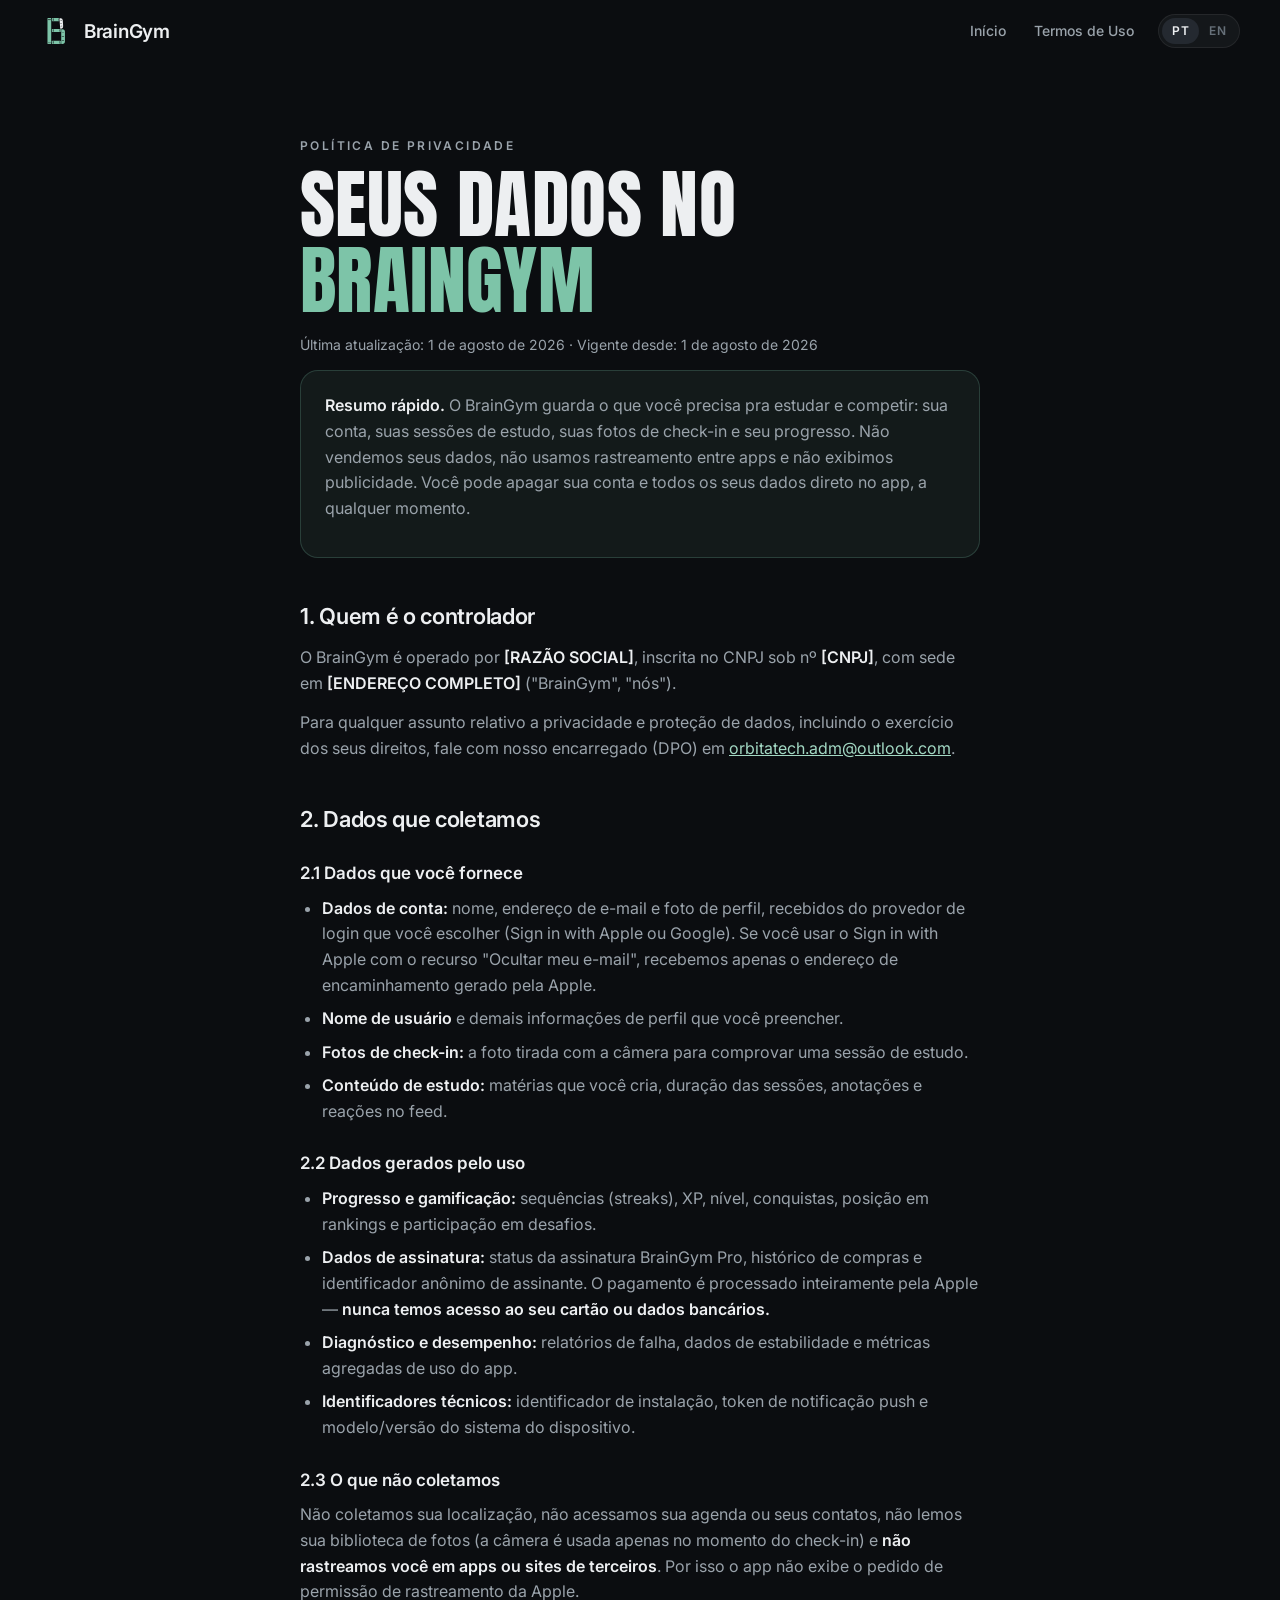
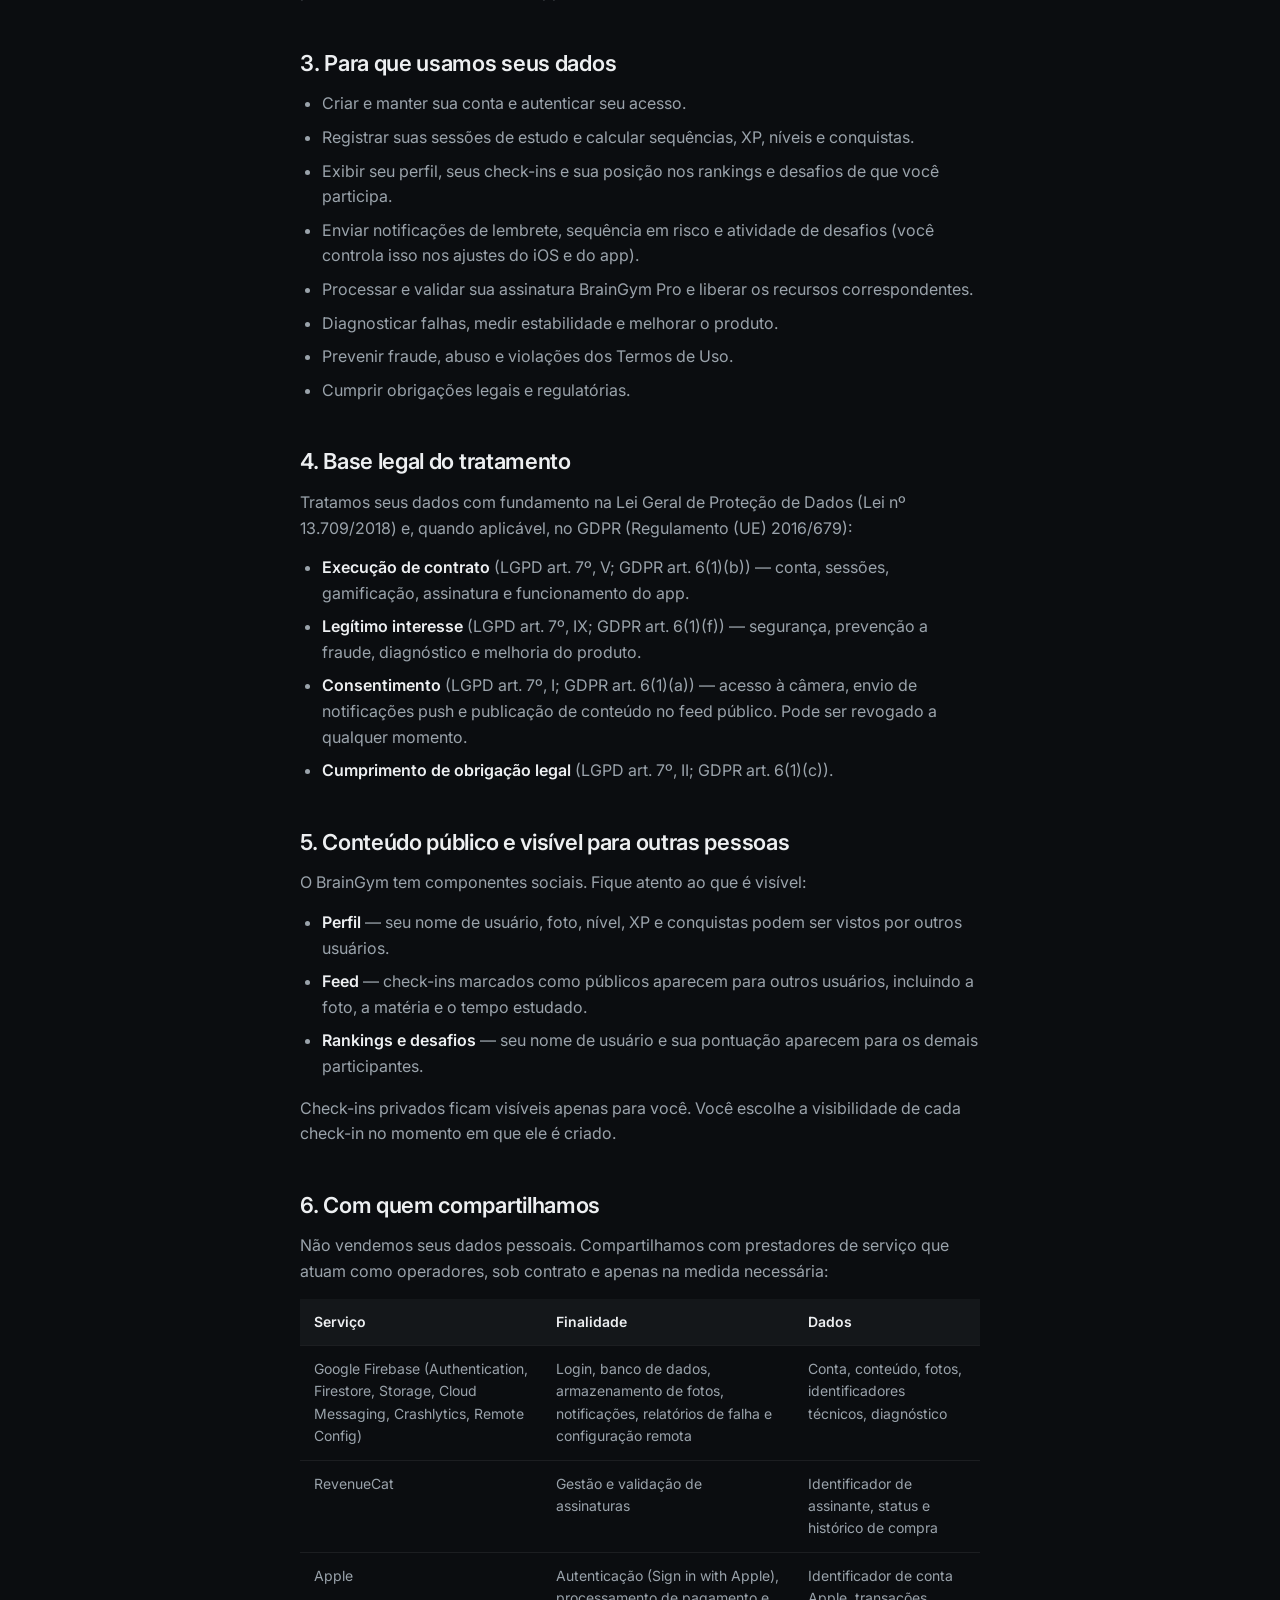
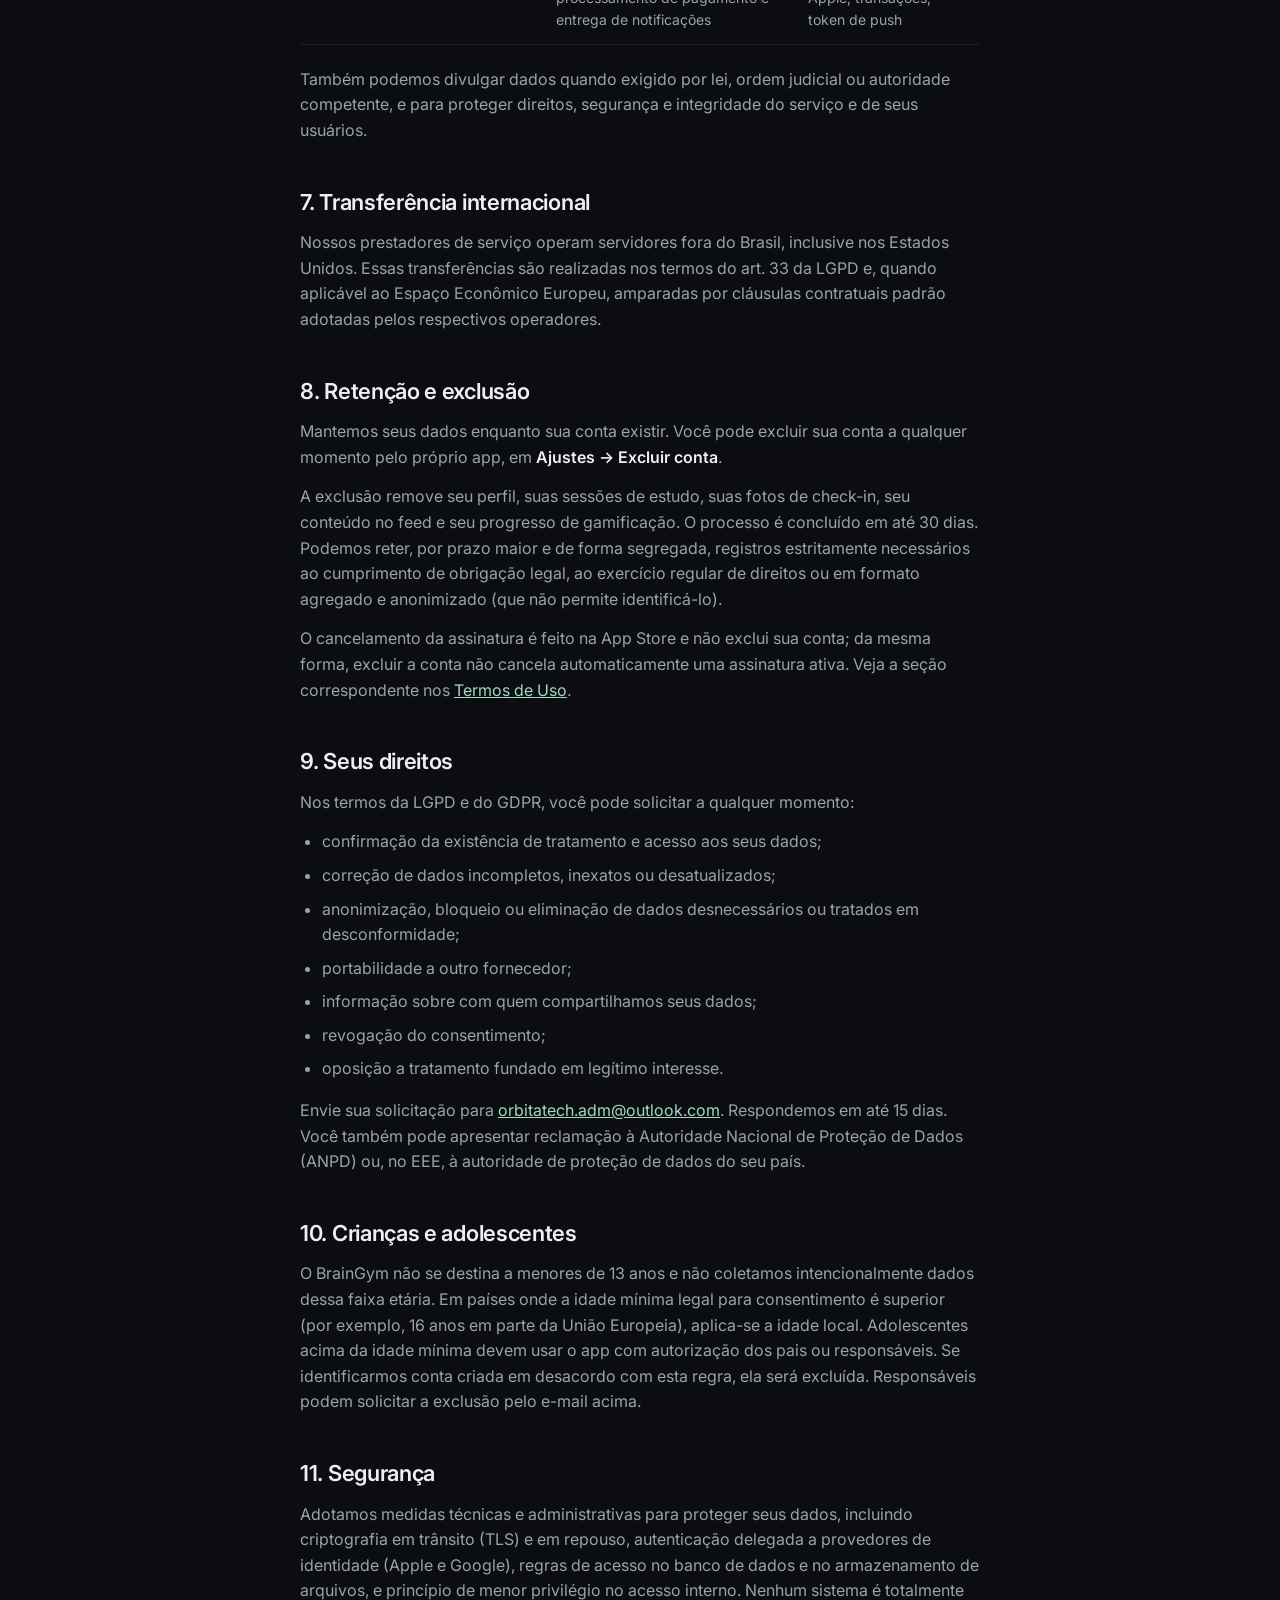
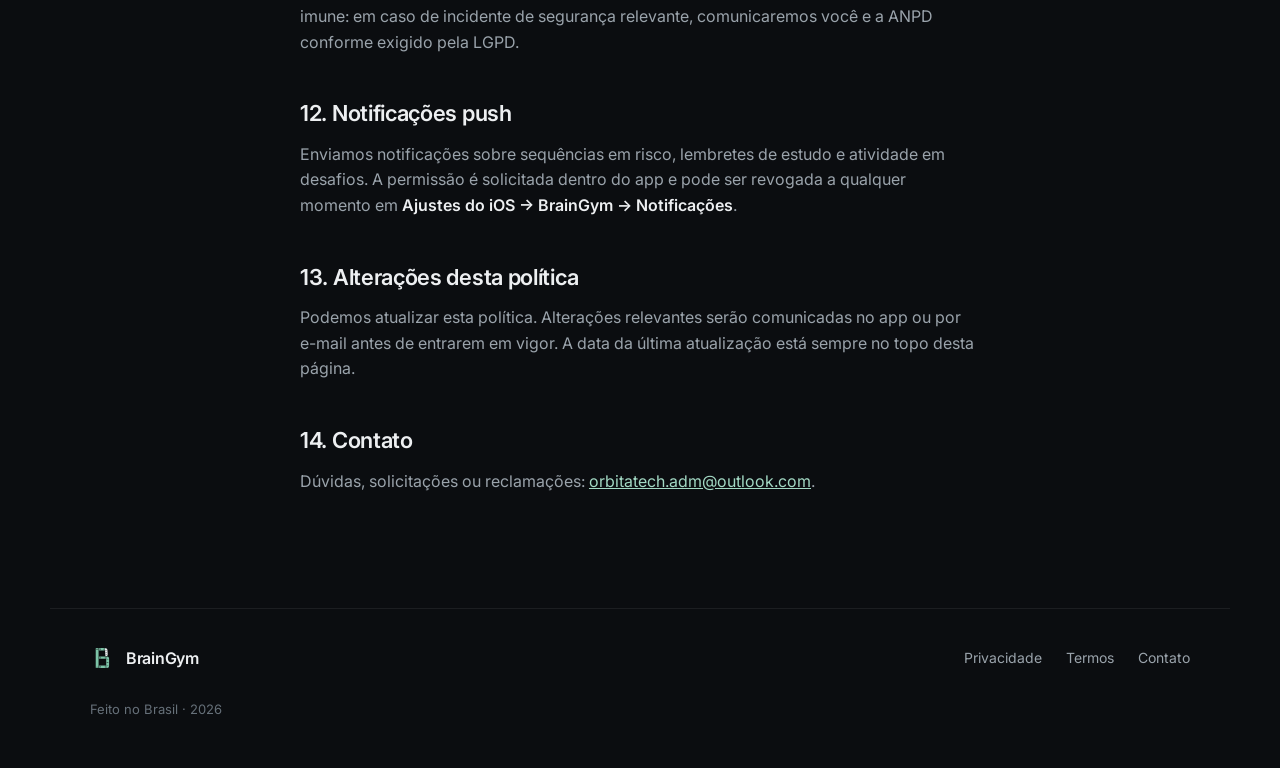
==== commit d67f174c: "feat: redesign the site with the new brand and app screens Rebuilds the landing on the app's current" ====
--- a/privacy.html
+++ b/privacy.html
@@ -3,30 +3,30 @@
 <head>
   <meta charset="utf-8" />
   <meta name="viewport" content="width=device-width, initial-scale=1, viewport-fit=cover" />
-  <meta name="theme-color" content="#000000" />
+  <meta name="theme-color" content="#0B0D10" />
   <title>Política de Privacidade · BrainGym</title>
   <meta name="description" content="Como o BrainGym coleta, usa, compartilha e protege seus dados pessoais." />
   <meta name="robots" content="index, follow" />
 
-  <link rel="icon" type="image/png" href="assets/brand-logo.png" />
+  <link rel="icon" type="image/svg+xml" href="/assets/brand/favicon.svg" />
+  <link rel="apple-touch-icon" href="/assets/brand/apple-touch-icon.png" />
   <link rel="preconnect" href="https://fonts.googleapis.com" />
   <link rel="preconnect" href="https://fonts.gstatic.com" crossorigin />
-  <link href="https://fonts.googleapis.com/css2?family=Anton&family=Inter:wght@400;500;600;700&family=JetBrains+Mono:wght@400;500&display=swap" rel="stylesheet" />
-  <link rel="stylesheet" href="styles.css?v=10" />
+  <link href="https://fonts.googleapis.com/css2?family=Anton&family=Inter:wght@400;500;600;700&display=swap" rel="stylesheet" />
+  <link rel="stylesheet" href="/styles.css?v=20" />
 </head>
 <body class="legal-page">
-  <div class="ambient" aria-hidden="true"></div>
-
+  
   <header class="nav" data-nav>
-    <a class="nav__brand" href="index.html">
-      <img src="assets/brand-logo.png" alt="BrainGym" />
-      <span class="wordmark">BrainGym</span>
+    <a class="brand" href="/" aria-label="BrainGym">
+      <img src="/assets/brand/symbol.svg" alt="" width="34" height="34" />
+      <span>BrainGym</span>
     </a>
     <nav class="nav__links">
-      <a href="index.html">Início</a>
-      <a href="terms.html" data-legal-alt>Termos de Uso</a>
+      <a href="/">Início</a>
+      <a href="/terms" data-legal-alt>Termos de Uso</a>
     </nav>
-    <div class="lang-toggle" role="group" aria-label="Idioma">
+    <div class="lang" role="group" aria-label="Idioma">
       <button type="button" data-legal-lang="pt" class="is-active">PT</button>
       <span aria-hidden="true">·</span>
       <button type="button" data-legal-lang="en">EN</button>
@@ -118,7 +118,7 @@
       <h2>8. Retenção e exclusão</h2>
       <p>Mantemos seus dados enquanto sua conta existir. Você pode excluir sua conta a qualquer momento pelo próprio app, em <strong>Ajustes → Excluir conta</strong>.</p>
       <p>A exclusão remove seu perfil, suas sessões de estudo, suas fotos de check-in, seu conteúdo no feed e seu progresso de gamificação. O processo é concluído em até 30 dias. Podemos reter, por prazo maior e de forma segregada, registros estritamente necessários ao cumprimento de obrigação legal, ao exercício regular de direitos ou em formato agregado e anonimizado (que não permite identificá-lo).</p>
-      <p>O cancelamento da assinatura é feito na App Store e não exclui sua conta; da mesma forma, excluir a conta não cancela automaticamente uma assinatura ativa. Veja a seção correspondente nos <a href="terms.html">Termos de Uso</a>.</p>
+      <p>O cancelamento da assinatura é feito na App Store e não exclui sua conta; da mesma forma, excluir a conta não cancela automaticamente uma assinatura ativa. Veja a seção correspondente nos <a href="/terms">Termos de Uso</a>.</p>
 
       <h2>9. Seus direitos</h2>
       <p>Nos termos da LGPD e do GDPR, você pode solicitar a qualquer momento:</p>
@@ -232,7 +232,7 @@
       <h2>8. Retention and deletion</h2>
       <p>We keep your data for as long as your account exists. You can delete your account at any time from the app, under <strong>Settings → Delete account</strong>.</p>
       <p>Deletion removes your profile, your study sessions, your check-in photos, your feed content and your gamification progress. The process completes within 30 days. We may retain, for longer and in segregated form, records strictly necessary to comply with a legal obligation, to exercise rights in legal proceedings, or in aggregated and anonymised form (which cannot identify you).</p>
-      <p>Cancelling your subscription is done through the App Store and does not delete your account; likewise, deleting your account does not automatically cancel an active subscription. See the corresponding section in the <a href="terms.html">Terms of Use</a>.</p>
+      <p>Cancelling your subscription is done through the App Store and does not delete your account; likewise, deleting your account does not automatically cancel an active subscription. See the corresponding section in the <a href="/terms">Terms of Use</a>.</p>
 
       <h2>9. Your rights</h2>
       <p>Under the LGPD and the GDPR you may request at any time:</p>
@@ -265,17 +265,18 @@
   </main>
 
   <footer class="footer">
-    <div class="footer__meta">
-      <div class="footer__links">
-        <a href="index.html">BrainGym</a>
-        <a href="privacy.html">Privacidade</a>
-        <a href="terms.html">Termos</a>
-        <a href="mailto:orbitatech.adm@outlook.com">Contato</a>
-      </div>
-      <div><span>Feito no Brasil</span> · <span id="year"></span></div>
-    </div>
+    <a class="brand brand--small" href="/">
+      <img src="/assets/brand/symbol.svg" alt="" width="26" height="26" />
+      <span>BrainGym</span>
+    </a>
+    <nav class="footer__links">
+      <a href="/privacy">Privacidade</a>
+      <a href="/terms">Termos</a>
+      <a href="mailto:orbitatech.adm@outlook.com">Contato</a>
+    </nav>
+    <p class="footer__meta"><span>Feito no Brasil</span> · <span id="year"></span></p>
   </footer>
 
-  <script src="legal.js?v=1" defer></script>
+  <script src="/legal.js?v=1" defer></script>
 </body>
 </html>
--- a/styles.css
+++ b/styles.css
@@ -1,1522 +1,300 @@
-/* ============================================================
-   BrainGym — Landing
-   Tokens espelham o app (Core/Theme/AppColors.swift) para que
-   site e iOS app sejam visualmente consistentes.
-   ============================================================ */
+/* BrainGym — site
+   Same tokens as the app: night base, one sálvia accent, Anton for display,
+   Inter for everything else. */
+
 :root {
-  /* === App tokens (match AppColors.swift) === */
-  --bg: #000000;             /* preto puro (pedido do usuário) */
-  --surface: #0B0B12;        /* surface ligeiramente lift do preto puro */
-  --surface-2: #1E293B;      /* AppColors.surfaceLight */
-  --border: rgba(255,255,255,0.08);
-  --border-strong: #1E293B;  /* AppColors.border */
-  --border-bright: rgba(255,255,255,0.24);
-
-  --primary: #3B82F6;        /* AppColors.primary */
-  --primary-light: #60A5FA;  /* AppColors.primaryLight */
-  --primary-dark: #2563EB;   /* AppColors.primaryDark */
-  --accent: #06B6D4;         /* AppColors.accent (cyan) */
-
-  --text: #F8FAFC;           /* AppColors.text */
-  --subtext: #94A3B8;        /* AppColors.subtext */
-  --muted: #64748B;
-
-  --success: #22C55E;        /* AppColors.success — usado p/ status "ativo" */
-
-  /* Brand gradients (apenas blue → cyan) */
-  --grad-brand: linear-gradient(135deg, #3B82F6 0%, #06B6D4 100%);
-  --grad-brand-soft: linear-gradient(135deg, rgba(59,130,246,0.85) 0%, rgba(6,182,212,0.85) 100%);
-  --grad-mesh: radial-gradient(ellipse 60% 60% at 80% 0%, rgba(6,182,212,0.20), transparent 60%),
-               radial-gradient(ellipse 50% 50% at 10% 30%, rgba(59,130,246,0.22), transparent 60%),
-               radial-gradient(ellipse 40% 40% at 50% 100%, rgba(6,182,212,0.10), transparent 60%);
-
-  --display: 'Anton', 'Helvetica Neue', sans-serif;
-  --body: 'Inter', system-ui, -apple-system, Segoe UI, Roboto, sans-serif;
-  --mono: 'JetBrains Mono', ui-monospace, SFMono-Regular, Menlo, monospace;
-
-  --container: 1320px;
-  --ease: cubic-bezier(.2, .7, .2, 1);
-  --ease-spring: cubic-bezier(.16, 1, .3, 1);
-
-  --radius: 14px;
-  --radius-lg: 20px;
-  --radius-xl: 28px;
+  --bg: #0B0D10;
+  --surface: #14171A;
+  --surface-2: #1A1E22;
+  --raised: #242930;
+  --border: rgba(255, 255, 255, 0.07);
+  --text: #EDEFF1;
+  --sub: #9AA3AB;
+  --faint: #667079;
+  --sage: #7DC4A8;
+  --sage-light: #A3D9C4;
+  --gold: #D9B36A;
+  --on-sage: #0B0D10;
+
+  --display: "Anton", Impact, "Arial Narrow", sans-serif;
+  --sans: "Inter", system-ui, -apple-system, "Segoe UI", sans-serif;
+
+  --max: 1180px;
+  --gutter: clamp(20px, 5vw, 40px);
+  --radius: 24px;
 }
 
 *, *::before, *::after { box-sizing: border-box; }
-
-html, body {
-  margin: 0; padding: 0;
+html { scroll-behavior: smooth; -webkit-text-size-adjust: 100%; }
+body {
+  margin: 0;
   background: var(--bg);
   color: var(--text);
-  font-family: var(--body);
-  font-size: 16px;
-  line-height: 1.55;
+  font: 400 16px/1.6 var(--sans);
   -webkit-font-smoothing: antialiased;
-  text-rendering: optimizeLegibility;
-}
-html { scroll-behavior: auto; }
-body { overflow-x: hidden; }
-
-/* ============================================================
-   Lenis smooth-scroll baseline (applied when JS attaches Lenis)
-   ============================================================ */
-html.lenis, html.lenis body { height: auto; }
-html.lenis.lenis-smooth { scroll-behavior: auto !important; }
-html.lenis.lenis-smooth [data-lenis-prevent] { overscroll-behavior: contain; }
-html.lenis.lenis-stopped { overflow: hidden; }
-html.lenis.lenis-smooth iframe { pointer-events: none; }
-
-a { color: inherit; text-decoration: none; }
-img, svg { display: block; max-width: 100%; }
-::selection { background: var(--accent); color: #000; }
-
-/* ============================================================
-   TYPOGRAPHY PRIMITIVES
-   ============================================================ */
-.wordmark {
-  font-family: var(--display);
-  font-weight: 400;
-  letter-spacing: 0.02em;
-  text-transform: none;
-}
-.wordmark--inline { font-size: 1.05em; }
-.grad {
-  background: var(--grad-brand);
-  -webkit-background-clip: text; background-clip: text;
-  color: transparent;
-}
-.grad-fire {
-  background: var(--grad-fire);
-  -webkit-background-clip: text; background-clip: text;
-  color: transparent;
-}
-.outline {
-  -webkit-text-stroke: 1.5px var(--text);
-  color: transparent;
-}
-.cyan { color: var(--accent); }
-.green { color: var(--success); }
-
-/* ============================================================
-   SCROLL PROGRESS
-   ============================================================ */
-.scroll-progress {
-  position: fixed;
-  top: 0; left: 0;
-  height: 2px;
-  width: 100%;
-  transform-origin: 0 50%;
-  transform: scaleX(var(--p, 0));
-  background: var(--grad-brand);
-  z-index: 100;
-  pointer-events: none;
-  will-change: transform;
-}
-
-/* Ambient layer: explicitly disabled — site fica em preto sólido. */
-.ambient { display: none; }
-
-/* ============================================================
-   NAV
-   ============================================================ */
-.nav, main, .footer { position: relative; z-index: 2; }
+  overflow-x: hidden;
+}
+img { max-width: 100%; display: block; }
+a { color: inherit; }
+h1, h2, h3, p, ol, ul { margin: 0; }
+:focus-visible { outline: 2px solid var(--sage); outline-offset: 3px; border-radius: 6px; }
+
+/* ---------- Nav ---------- */
 
 .nav {
-  position: fixed; top: 0; left: 0; right: 0;
+  position: fixed; inset: 0 0 auto 0; z-index: 50;
   display: flex; align-items: center; gap: 24px;
-  padding: 18px 32px;
-  z-index: 50;
-  transition: background .25s var(--ease), border-color .25s, backdrop-filter .25s, padding .25s;
+  padding: 14px var(--gutter);
+  transition: background .25s ease, border-color .25s ease;
   border-bottom: 1px solid transparent;
-  background: rgba(0,0,0,0.5);
-  backdrop-filter: blur(14px) saturate(140%);
-  -webkit-backdrop-filter: blur(14px) saturate(140%);
 }
 .nav.is-scrolled {
-  background: rgba(0,0,0,0.85);
+  background: rgba(11, 13, 16, 0.78);
+  backdrop-filter: saturate(160%) blur(16px);
+  -webkit-backdrop-filter: saturate(160%) blur(16px);
   border-bottom-color: var(--border);
-  padding: 14px 32px;
-}
-.nav__brand { display: flex; align-items: center; gap: 14px; }
-.nav__brand img {
-  width: 48px; height: 48px; border-radius: 12px;
-  border: 1px solid rgba(255,255,255,0.08);
-}
-.nav__brand .wordmark { font-size: 32px; line-height: 1; }
-.nav.is-scrolled .nav__brand img { width: 40px; height: 40px; border-radius: 10px; }
-.nav.is-scrolled .nav__brand .wordmark { font-size: 26px; }
-.nav__brand img,
-.nav__brand .wordmark { transition: width .25s var(--ease), height .25s var(--ease), font-size .25s var(--ease); }
-.nav__brand .dot {
-  width: 8px; height: 8px; border-radius: 50%;
-  background: var(--accent);
-  box-shadow: 0 0 14px var(--accent);
-  animation: pulse 1.8s ease-in-out infinite;
-}
-.nav__links {
-  display: flex; gap: 28px; margin-left: auto;
-  color: var(--subtext); font-size: 13.5px; font-weight: 500;
-}
-.nav__links a { transition: color .2s; }
+}
+.brand { display: inline-flex; align-items: center; gap: 10px; text-decoration: none; }
+.brand img { width: 34px; height: 34px; }
+.brand span { font: 600 19px/1 var(--sans); letter-spacing: -0.3px; }
+.brand--small img { width: 26px; height: 26px; }
+.brand--small span { font-size: 16px; }
+
+.nav__links { display: flex; gap: 28px; margin-left: auto; }
+.nav__links a { color: var(--sub); text-decoration: none; font: 500 14px/1 var(--sans); transition: color .2s; }
 .nav__links a:hover { color: var(--text); }
-.nav__cta {
-  font-family: var(--mono);
-  font-size: 11px;
-  text-transform: uppercase;
-  letter-spacing: 0.12em;
-  padding: 10px 16px;
-  border: 1px solid var(--border-strong);
-  border-radius: 999px;
-  color: var(--text);
-  transition: all 0.2s var(--ease);
-  background: rgba(255,255,255,0.02);
-}
-.nav__cta:hover {
-  border-color: transparent;
-  background: var(--text);
-  color: #000;
-}
-
-/* Language toggle (PT · EN) */
-.lang-toggle {
+.nav__end { display: flex; align-items: center; gap: 16px; }
+
+.lang { display: inline-flex; padding: 3px; border-radius: 999px; background: var(--surface); border: 1px solid var(--border); }
+.lang button {
+  appearance: none; border: 0; background: transparent; color: var(--faint);
+  font: 600 12px/1 var(--sans); letter-spacing: .5px; padding: 7px 10px; border-radius: 999px; cursor: pointer;
+}
+.lang button.is-active { background: var(--raised); color: var(--text); }
+.lang > span { display: none; }
+
+/* ---------- Buttons ---------- */
+
+.btn {
+  display: inline-flex; align-items: center; justify-content: center; gap: 8px;
+  height: 48px; padding: 0 22px; border-radius: 14px;
+  background: var(--sage); color: var(--on-sage);
+  font: 600 15px/1 var(--sans); text-decoration: none;
+  transition: transform .15s ease, background .2s ease;
+}
+.btn:hover { background: var(--sage-light); }
+.btn:active { transform: scale(.98); }
+.btn--small { height: 38px; padding: 0 16px; border-radius: 11px; font-size: 14px; }
+
+.store {
+  display: inline-flex; align-items: center; gap: 10px;
+  height: 56px; padding: 0 22px 0 18px; border-radius: 14px;
+  background: var(--text); color: var(--bg); text-decoration: none;
+  transition: transform .15s ease, background .2s ease;
+}
+.store:hover { background: #fff; }
+.store svg { width: 26px; height: 26px; }
+.store span { display: flex; flex-direction: column; line-height: 1.05; }
+.store small { font: 500 11px/1.2 var(--sans); opacity: .7; }
+.store strong { font: 600 19px/1.1 var(--sans); letter-spacing: -0.3px; }
+.store--static { cursor: default; }
+
+.link-arrow {
   display: inline-flex; align-items: center; gap: 8px;
-  font-family: var(--mono);
-  font-size: 11px;
-  letter-spacing: 0.12em;
-  color: var(--muted);
-}
-.lang-toggle span { color: var(--surface-2); }
-.lang-toggle button {
-  appearance: none; background: transparent; border: 0;
-  padding: 4px 2px;
-  color: var(--muted);
-  font-family: inherit; font-size: inherit; letter-spacing: inherit;
-  cursor: pointer;
-  text-transform: uppercase;
-  transition: color .2s var(--ease);
-}
-.lang-toggle button:hover { color: var(--text); }
-.lang-toggle button.is-active { color: var(--text); font-weight: 700; }
-
-@keyframes pulse {
-  0%, 100% { transform: scale(1); opacity: 1; }
-  50% { transform: scale(1.4); opacity: 0.6; }
-}
-
-/* ============================================================
-   BUTTONS
-   ============================================================ */
-.btn-store {
-  display: inline-flex; align-items: center; gap: 12px;
-  padding: 16px 24px;
-  background: var(--text);
-  color: #000;
-  border-radius: var(--radius);
-  font-weight: 600;
-  transition: transform 0.2s var(--ease), box-shadow .2s var(--ease);
-  box-shadow: 0 8px 24px -8px rgba(255,255,255,0.18);
-}
-.btn-store:hover {
-  transform: translateY(-2px);
-  box-shadow: 0 16px 32px -8px rgba(255,255,255,0.32);
-}
-.btn-store .apple { width: 24px; height: 24px; }
-.btn-store .label {
-  display: flex; flex-direction: column; align-items: flex-start;
-  line-height: 1.1;
-}
-.btn-store .label small {
-  font-family: var(--mono); font-size: 9px;
-  text-transform: uppercase; letter-spacing: 0.12em; opacity: 0.7;
-}
-.btn-store .label span { font-size: 17px; font-weight: 700; }
-
-.btn-ghost {
+  color: var(--text); text-decoration: none; font: 500 15px/1 var(--sans);
+}
+.link-arrow::after { content: "→"; color: var(--sage); transition: transform .2s ease; }
+.link-arrow:hover::after { transform: translateX(3px); }
+
+/* ---------- Type ---------- */
+
+.display {
+  font: 400 clamp(72px, 11vw, 148px)/0.95 var(--display);
+  text-transform: uppercase; letter-spacing: 0.5px;
+}
+.display em, .title em { font-style: normal; color: var(--sage); }
+.display--md { font-size: clamp(56px, 8vw, 104px); }
+.title {
+  font: 400 clamp(40px, 5.4vw, 68px)/1.02 var(--display);
+  text-transform: uppercase; letter-spacing: 0.4px;
+}
+.lead { color: var(--sub); font-size: clamp(17px, 1.6vw, 19px); line-height: 1.55; max-width: 34em; }
+.overline {
+  color: var(--sage-light); font: 600 12px/1 var(--sans);
+  text-transform: uppercase; letter-spacing: 2.4px; margin-bottom: 18px;
+}
+.overline--gold { color: var(--gold); }
+.chip {
   display: inline-flex; align-items: center; gap: 10px;
-  padding: 16px 22px;
-  border: 1px solid var(--border-strong);
-  border-radius: var(--radius);
-  color: var(--text);
-  font-weight: 500;
-  font-size: 14px;
-  transition: border-color 0.2s ease, background .2s ease, transform .2s var(--ease);
-  background: rgba(255,255,255,0.02);
-}
-.btn-ghost:hover {
-  border-color: var(--primary-light);
-  background: rgba(96,165,250,0.06);
-  transform: translateY(-2px);
-}
-
-/* ============================================================
-   HERO
-   ============================================================ */
-.hero {
-  min-height: 100vh;
-  position: relative;
-  display: flex; flex-direction: column; justify-content: center;
-  padding: 140px 32px 60px;
-  overflow: hidden;
-}
-/* Background é preto puro — nenhum glow ou grid atmosférico no hero. */
-.hero__grid,
-.hero__glow,
-.hero__glow--cyan,
-.hero__glow--accent { display: none; }
-
-.hero__inner {
-  position: relative;
-  max-width: var(--container);
-  margin: 0 auto;
-  width: 100%;
-  display: grid;
-  grid-template-columns: 1.35fr 1fr;
-  gap: 80px;
-  align-items: center;
-}
-
-.eyebrow {
-  display: inline-flex; align-items: center; gap: 10px;
-  font-family: var(--mono);
-  font-size: 11px;
-  text-transform: uppercase;
-  letter-spacing: 0.18em;
-  color: var(--subtext);
-  padding: 8px 14px;
-  border: 1px solid var(--border-strong);
-  border-radius: 999px;
-  margin-bottom: 28px;
-  background: rgba(255,255,255,0.02);
-}
-.eyebrow .live-dot {
-  width: 6px; height: 6px; border-radius: 50%;
-  background: var(--success);
-  box-shadow: 0 0 8px var(--success);
-}
-
-.hero__title {
-  font-family: var(--display);
-  font-weight: 400;
-  font-size: clamp(56px, 9.5vw, 144px);
-  line-height: 0.86;
-  letter-spacing: -0.005em;
-  margin: 0 0 28px;
-  text-transform: none;
-}
-.hero__title .line { display: block; overflow: hidden; padding-bottom: 0.12em; margin-bottom: -0.05em; }
-.hero__title .line span { display: inline-block; }
-
-.hero__tagline {
-  font-size: clamp(15px, 1.4vw, 18px);
-  color: var(--subtext);
-  max-width: 480px;
-  line-height: 1.55;
-  margin: 0 0 36px;
-}
-.hero__tagline strong { color: var(--text); font-weight: 600; }
-
-.hero__ctas { display: flex; gap: 12px; flex-wrap: wrap; }
-
-/* Hero — phone mockup floating beside the title */
-.hero__visual {
-  position: relative;
-  display: flex; align-items: center; justify-content: center;
-  perspective: 1600px;
-  min-height: 620px;
-}
-.hero__phone-wrap {
-  position: relative;
-  transform: rotateY(-12deg) rotateX(4deg);
-  transition: transform .6s var(--ease-spring);
-  will-change: transform;
-}
-.hero__phone-wrap::before {
-  content: '';
-  position: absolute;
-  inset: -40px;
-  background: var(--grad-brand);
-  border-radius: 60px;
-  opacity: 0.18;
-  filter: blur(60px);
-  z-index: -1;
-}
-
-/* Stats strip below hero */
-.hero__stats {
-  margin: 60px auto 0;
-  max-width: var(--container);
-  display: grid;
-  grid-template-columns: repeat(4, 1fr);
-  gap: 0;
-  border-top: 1px solid var(--border);
-  border-bottom: 1px solid var(--border);
-  padding: 24px 0;
-  position: relative;
-  z-index: 2;
-}
-.stat {
-  padding: 14px 28px;
-  border-right: 1px solid var(--border);
-}
-.stat:last-child { border-right: none; }
-.stat-num {
-  font-family: var(--display);
-  font-size: clamp(34px, 4.6vw, 52px);
-  line-height: 1;
-  color: var(--text);
-  font-feature-settings: "tnum";
-}
-.stat-num.primary { color: var(--primary-light); }
-.stat-num.cyan { color: var(--accent); }
-.stat-num.grad {
-  background: var(--grad-brand);
-  -webkit-background-clip: text; background-clip: text;
-  color: transparent;
-}
-.stat-label {
-  font-family: var(--mono);
-  font-size: 10px;
-  text-transform: uppercase;
-  letter-spacing: 0.16em;
-  color: var(--muted);
-  margin-top: 8px;
-}
-
-/* ============================================================
-   MARQUEE
-   ============================================================ */
-.marquee {
-  overflow: hidden;
-  border-top: 1px solid var(--border);
-  border-bottom: 1px solid var(--border);
-  padding: 22px 0;
-  background: rgba(0,0,0,0.4);
-  margin-top: 60px;
-}
-.marquee__track {
-  display: flex;
-  gap: 60px;
-  white-space: nowrap;
-  will-change: transform;
-}
-.marquee__item {
-  font-family: var(--display);
-  font-size: 30px;
-  color: var(--muted);
-  display: inline-flex; align-items: center; gap: 60px;
-  letter-spacing: 0.02em;
-}
-.marquee__item .sep {
-  color: var(--accent);
-  font-size: 22px;
-  opacity: 0.8;
-}
-
-/* ============================================================
-   SECTIONS
-   ============================================================ */
-.section {
-  padding: 140px 32px;
-  max-width: var(--container);
-  margin: 0 auto;
-  position: relative;
-}
-.section__eyebrow {
-  font-family: var(--mono);
-  font-size: 11px;
-  text-transform: uppercase;
-  letter-spacing: 0.2em;
-  color: var(--accent);
-  margin-bottom: 24px;
-  display: flex; align-items: center; gap: 12px;
-}
-.section__eyebrow .num { color: var(--muted); }
-.section__eyebrow::before {
-  content: '';
-  width: 28px; height: 1px;
-  background: var(--accent);
-}
-.section__title {
-  font-family: var(--display);
-  font-weight: 400;
-  font-size: clamp(44px, 7vw, 104px);
-  line-height: 0.92;
-  letter-spacing: -0.005em;
-  max-width: 1100px;
-  margin: 0 0 40px;
-}
-.section__title .accent { color: var(--accent); }
-
-/* ============================================================
-   PINNED FEATURES — refeito com rail de progresso, watermark
-   numérico, pill de categoria e bullets melhores.
-   ============================================================ */
-.pinned { position: relative; }
-.pinned__wrap {
-  display: grid;
-  grid-template-columns: 92px 1fr 1.05fr;
-  gap: 56px;
-  align-items: center;
-  min-height: 100vh;
-  padding-top: 24px;
-}
-
-/* RAIL: vertical clickable progress nav */
-.pinned__rail {
-  display: flex; flex-direction: column; gap: 6px;
-  position: relative;
-  align-self: center;
-}
-.pinned__rail::before {
-  content: '';
-  position: absolute;
-  left: 17px; top: 8px; bottom: 8px;
-  width: 1px;
-  background: linear-gradient(180deg, transparent 0%, var(--surface-2) 20%, var(--surface-2) 80%, transparent 100%);
-  pointer-events: none;
-}
-.pinned__rail-item {
-  appearance: none;
-  background: transparent;
-  border: 0;
-  padding: 10px 0 10px 0;
-  display: grid;
-  grid-template-columns: 36px 1fr;
-  align-items: center;
-  gap: 14px;
-  cursor: pointer;
-  color: var(--muted);
-  text-align: left;
-  transition: color .3s var(--ease);
-  position: relative;
-}
-.pinned__rail-item .num {
-  font-family: var(--mono);
-  font-size: 11px;
-  letter-spacing: 0.12em;
-  width: 36px; height: 36px;
-  border: 1px solid var(--surface-2);
-  border-radius: 50%;
-  display: inline-flex; align-items: center; justify-content: center;
-  background: var(--bg);
-  transition: border-color .3s var(--ease), background .3s var(--ease), color .3s var(--ease), transform .3s var(--ease);
-  position: relative; z-index: 1;
-}
-.pinned__rail-item .label {
-  font-family: var(--mono);
-  font-size: 11px;
-  text-transform: uppercase;
-  letter-spacing: 0.14em;
-  white-space: nowrap;
-  opacity: 0;
-  transform: translateX(-6px);
-  transition: opacity .3s var(--ease), transform .3s var(--ease);
-}
-.pinned__rail-item:hover { color: var(--text); }
-.pinned__rail-item:hover .num { border-color: var(--border-bright); }
-.pinned__rail-item.is-active .num {
-  border-color: var(--accent);
-  background: rgba(6,182,212,0.10);
-  color: var(--accent);
-  transform: scale(1.05);
-  box-shadow: 0 0 0 4px rgba(6,182,212,0.08);
-}
-.pinned__rail-item.is-active .label {
-  opacity: 1;
-  transform: translateX(0);
-  color: var(--text);
-}
-
-/* COPY column with watermark */
-.pinned__copy {
-  position: relative;
-  min-height: 460px;
-  z-index: 1;
-}
-.pinned__feat {
-  position: absolute;
-  top: 0; left: 0; right: 0;
-  opacity: 0;
-  pointer-events: none;
-}
-.pinned__feat.is-active { opacity: 1; pointer-events: auto; }
-
-.pinned__bignum {
-  position: absolute;
-  top: -56px; right: -8px;
-  font-family: var(--display);
-  font-weight: 400;
-  font-size: clamp(180px, 18vw, 260px);
-  line-height: 0.85;
-  letter-spacing: -0.02em;
-  -webkit-text-stroke: 1.5px rgba(255,255,255,0.06);
-  color: transparent;
-  pointer-events: none;
-  z-index: -1;
-  user-select: none;
-}
-
-.pinned__pill {
-  display: inline-flex; align-items: center;
-  font-family: var(--mono);
-  font-size: 11px;
-  text-transform: uppercase;
-  letter-spacing: 0.16em;
-  color: var(--accent);
-  padding: 6px 12px;
-  background: rgba(6,182,212,0.08);
-  border: 1px solid rgba(6,182,212,0.25);
-  border-radius: 999px;
-  margin-bottom: 20px;
-}
-
-.pinned__title {
-  font-family: var(--display);
-  font-weight: 400;
-  font-size: clamp(48px, 5.5vw, 80px);
-  line-height: 0.96;
-  margin: 0 0 22px;
-  text-transform: none;
-  letter-spacing: -0.005em;
-}
-.pinned__desc {
-  font-size: 17px;
-  color: var(--subtext);
-  line-height: 1.6;
-  max-width: 480px;
-  margin: 0 0 28px;
-}
-.pinned__list {
-  display: grid; gap: 14px;
-  list-style: none;
-  padding: 0; margin: 0;
-}
-.pinned__list li {
-  display: flex; align-items: center; gap: 14px;
-  font-size: 14px;
-  color: var(--text);
-  font-family: var(--mono);
-  letter-spacing: 0.01em;
-}
-.pinned__list li::before {
-  content: '';
-  width: 6px; height: 6px;
-  border-radius: 50%;
-  background: var(--accent);
-  box-shadow: 0 0 8px rgba(6,182,212,0.6);
-  flex-shrink: 0;
-}
-
-.phone-stack {
-  position: relative;
-  height: 720px;
-  display: flex; align-items: center; justify-content: center;
-}
-
-/* ============================================================
-   PHONE FRAME
-   ============================================================ */
+  height: 32px; padding: 0 14px; border-radius: 999px;
+  background: rgba(125, 196, 168, .1); color: var(--sage-light);
+  box-shadow: inset 0 0 0 1px rgba(125, 196, 168, .28);
+  font: 600 12px/1 var(--sans); letter-spacing: 1.4px; text-transform: uppercase;
+}
+.chip .dot { width: 7px; height: 7px; border-radius: 50%; background: var(--sage); box-shadow: 0 0 0 4px rgba(125,196,168,.18); }
+.chip--gold { background: rgba(217,179,106,.1); color: var(--gold); box-shadow: inset 0 0 0 1px rgba(217,179,106,.32); }
+
+/* ---------- Phone ---------- */
+
 .phone {
   position: relative;
-  width: 320px;
-  height: 660px;
-  background: linear-gradient(180deg, #131626 0%, #06070d 100%);
-  border-radius: 48px;
-  border: 1px solid #2a2a35;
-  box-shadow:
-    0 0 0 8px #0a0a0f,
-    0 60px 120px -20px rgba(0,0,0,0.85),
-    0 0 100px rgba(59,130,246,0.12);
-  overflow: hidden;
-}
-.phone--abs { position: absolute; }
-.phone--abs[data-idx]:not(.is-active) { opacity: 0; transform: translateY(40px) scale(0.96); }
-.phone__notch {
-  position: absolute; top: 12px; left: 50%;
-  transform: translateX(-50%);
-  width: 120px; height: 30px;
-  background: #000;
-  border-radius: 20px;
-  z-index: 10;
-}
-
-/* phone--real: holds a captured iOS screenshot directly (no synthetic notch/statusbar) */
-.phone--real .phone__notch { display: none; }
-.phone--real .phone__screen { inset: 6px; padding: 0; background: #000; }
-.phone--real img {
-  width: 100%; height: 100%;
-  object-fit: cover; object-position: top center;
-  display: block;
-}
-.phone__screen {
-  position: absolute;
-  inset: 6px;
-  border-radius: 42px;
-  overflow: hidden;
-  background: var(--bg);
-  display: flex; flex-direction: column;
-}
-
-/* Variant: full-bleed real screenshot (no HTML status bar, no padding) */
-.phone--real .phone__screen { padding: 0; }
-.phone__screen img.phone__shot {
-  width: 100%;
-  height: 100%;
-  object-fit: cover;
-  display: block;
-}
-.phone__statusbar {
-  height: 50px;
-  display: flex; align-items: flex-end; justify-content: space-between;
-  padding: 0 28px 6px;
-  font-size: 13px;
-  font-weight: 600;
-  color: #fff;
-  flex-shrink: 0;
-}
-.phone__statusbar .icons { display: flex; gap: 5px; align-items: center; }
-.phone__content {
-  flex: 1;
-  overflow: hidden;
-  padding: 8px 14px 16px;
-  display: flex; flex-direction: column; gap: 10px;
-}
-
-/* ============================================================
-   HOME / STREAK SCREEN
-   ============================================================ */
-.home__header {
-  display: flex; align-items: center; justify-content: space-between;
-  padding: 0 4px;
-}
-.home__greeting { display: flex; flex-direction: column; gap: 1px; }
-.home__hello { font-size: 10px; color: var(--subtext); }
-.home__name {
-  font-size: 16px; font-weight: 700; color: var(--text);
-  letter-spacing: -0.3px;
-}
-.home__lvl {
-  display: inline-flex; align-items: center; gap: 6px;
-  padding: 4px 10px;
-  background: rgba(59,130,246,0.18);
-  border: 1px solid rgba(96,165,250,0.4);
-  border-radius: 999px;
-}
-.home__lvl-num { font-size: 11px; font-weight: 700; color: var(--primary-light); }
-.home__lvl-xp { font-size: 9px; color: var(--primary-light); opacity: 0.8; }
-
-.home__card {
-  background: var(--surface);
-  border: 1px solid var(--surface-2);
-  border-radius: var(--radius);
-  padding: 12px 13px;
+  width: min(330px, 74vw);
+  aspect-ratio: 660 / 1434;
+  padding: 10px;
+  border-radius: 54px;
+  background: linear-gradient(150deg, #3d434b 0%, #171a1e 22%, #101215 55%, #23272d 82%, #3a4048 100%);
+  box-shadow: 0 50px 100px rgba(0,0,0,.55), 0 18px 36px rgba(0,0,0,.4), inset 0 0 0 1px rgba(255,255,255,.07);
+}
+.phone img { width: 100%; height: 100%; object-fit: cover; border-radius: 44px; background: var(--surface); }
+
+.float {
+  position: absolute; z-index: 3; border-radius: 22px;
+  box-shadow: 0 30px 60px rgba(0,0,0,.6), 0 10px 22px rgba(0,0,0,.45), inset 0 0 0 1px rgba(163,217,196,.2);
+}
+
+/* ---------- Hero ---------- */
+
+.hero {
   position: relative;
-}
-.home__streak-row { display: flex; align-items: center; gap: 8px; }
-.home__flame {
-  display: inline-flex;
-  color: var(--primary-light);
-  filter: drop-shadow(0 0 8px rgba(96,165,250,0.55));
-}
-.home__streak-num {
-  font-size: 26px; font-weight: 700; line-height: 1;
-  color: var(--text);
-  letter-spacing: -1px;
-  font-feature-settings: "tnum";
-}
-.home__streak-lbl { font-size: 10px; color: var(--subtext); flex: 1; }
-.home__status {
-  display: inline-flex; align-items: center; gap: 4px;
-  font-size: 9px; font-weight: 600;
-  color: var(--success);
-  text-transform: uppercase; letter-spacing: 0.4px;
-}
-.home__status i {
-  width: 5px; height: 5px; border-radius: 50%;
-  background: var(--success);
-  box-shadow: 0 0 6px var(--success);
-}
-.home__divider { height: 1px; background: var(--border); margin: 10px -13px; }
-.home__stats-row { display: flex; align-items: stretch; }
-.home__stat { flex: 1; display: flex; flex-direction: column; align-items: center; gap: 2px; }
-.home__stat span {
-  font-size: 13px; font-weight: 700; color: var(--text);
-  letter-spacing: -0.2px;
-}
-.home__stat small {
-  font-size: 8.5px; color: var(--subtext);
-  text-transform: uppercase; letter-spacing: 0.4px;
-}
-.home__stat-divider { width: 1px; background: var(--border); }
-
-.home__week {
-  display: grid;
-  grid-template-columns: repeat(7, 1fr);
-  gap: 4px;
-}
-.home__day {
-  aspect-ratio: 1 / 1;
-  border-radius: 8px;
-  background: rgba(255,255,255,0.04);
-  display: flex; align-items: center; justify-content: center;
-  font-size: 9px;
-  color: var(--muted);
-  font-weight: 700;
-}
-.home__day.done { background: var(--primary); color: #fff; }
-.home__day.today {
-  background: rgba(6,182,212,0.18);
-  color: var(--accent);
-  border: 1px solid var(--accent);
-}
-
-.home__list { display: flex; flex-direction: column; gap: 8px; }
-.home__list-item {
-  background: var(--surface);
-  border: 1px solid var(--surface-2);
-  border-radius: 12px;
-  padding: 10px 12px;
-  display: flex; align-items: center; gap: 10px;
-  font-size: 12px;
-}
-.home__list-item .ico {
-  width: 28px; height: 28px; border-radius: 8px;
-  display: flex; align-items: center; justify-content: center;
-  font-family: var(--display); font-weight: 400; font-size: 13px;
-  letter-spacing: 0.04em;
-}
-.home__list-item .ico--blue { background: rgba(59,130,246,0.18); color: var(--primary-light); }
-.home__list-item .ico--cyan { background: rgba(6,182,212,0.18); color: var(--accent); }
-.home__list-item .ico--green { background: rgba(34,197,94,0.18); color: var(--success); }
-.home__list-item .name { color: #fff; font-weight: 600; flex: 1; }
-.home__list-item .val { color: var(--primary-light); font-family: var(--mono); font-size: 11px; }
-
-/* ============================================================
-   CHECK-IN SCREEN
-   ============================================================ */
-.check { height: 100%; display: flex; flex-direction: column; gap: 10px; }
-.check__top { display: flex; align-items: center; justify-content: space-between; padding: 0 4px; }
-.check__top h4 { font-family: var(--display); font-weight: 400; font-size: 22px; margin: 0; }
-.check__top .pill {
-  font-family: var(--mono); font-size: 9px;
-  letter-spacing: 0.16em;
-  padding: 4px 10px;
-  background: rgba(34,197,94,0.15);
-  color: var(--success);
-  border-radius: 999px;
-  text-transform: uppercase;
-  display: inline-flex; align-items: center; gap: 6px;
-}
-.check__top .pill::before {
-  content: '';
-  width: 5px; height: 5px; border-radius: 50%;
-  background: var(--success);
-  box-shadow: 0 0 6px var(--success);
-}
-.check__cam {
-  flex: 1;
-  border-radius: 20px;
-  background: linear-gradient(160deg, var(--surface-2), var(--bg));
-  position: relative;
-  overflow: hidden;
-}
-.check__cam::after {
-  content: '';
-  position: absolute;
-  inset: 14px;
-  border: 2px dashed rgba(255,255,255,0.15);
-  border-radius: 14px;
-}
-.check__cam .timer {
-  position: absolute;
-  top: 16px; left: 50%; transform: translateX(-50%);
-  font-family: var(--display); font-weight: 400;
-  font-size: 40px;
-  color: #fff;
-  background: rgba(0,0,0,0.5);
-  padding: 6px 18px;
-  border-radius: 12px;
-  backdrop-filter: blur(8px);
-  z-index: 1;
-}
-.check__cam .subj {
-  position: absolute;
-  bottom: 16px; left: 16px;
-  display: inline-flex; align-items: center; gap: 8px;
-  background: rgba(59,130,246,0.92);
-  color: #fff;
-  font-size: 11px;
-  font-weight: 700;
-  padding: 6px 12px 6px 6px;
-  border-radius: 999px;
-  backdrop-filter: blur(8px);
-  z-index: 1;
-  letter-spacing: 0.05em;
-}
-.check__cam .subj .chip {
-  width: 20px; height: 20px;
-  border-radius: 50%;
-  background: rgba(255,255,255,0.18);
-  display: inline-flex; align-items: center; justify-content: center;
-  font-size: 10px; font-weight: 700;
-  letter-spacing: 0;
-}
-.check__cam .thumb {
-  position: absolute;
-  bottom: 16px; right: 16px;
-  width: 48px; height: 64px;
-  border-radius: 8px;
-  background: var(--grad-brand);
-  border: 2px solid #fff;
-  z-index: 1;
-}
-.check__controls {
-  display: flex; align-items: center; justify-content: space-between;
-  padding: 4px 8px 0;
-}
-.check__btn {
-  width: 40px; height: 40px; border-radius: 50%;
-  background: rgba(255,255,255,0.05);
-  border: 1px solid var(--surface-2);
-  display: flex; align-items: center; justify-content: center;
-  color: var(--subtext);
-}
-.check__btn svg { width: 16px; height: 16px; }
-.check__shutter {
-  width: 64px; height: 64px;
-  border-radius: 50%;
-  background: #fff;
-  border: 4px solid var(--bg);
-  box-shadow: 0 0 0 2px #fff;
-  position: relative;
-}
-.check__shutter::after {
-  content: ''; position: absolute; inset: 6px; border-radius: 50%;
-  background: var(--grad-brand);
-}
-
-/* ============================================================
-   FEED SCREEN
-   ============================================================ */
-.feed { height: 100%; display: flex; flex-direction: column; gap: 10px; }
-.feed__head {
-  display: flex; align-items: center; justify-content: space-between;
-  padding: 0 4px;
-}
-.feed__head h4 { font-family: var(--display); font-weight: 400; font-size: 22px; margin: 0; }
-.feed__tabs {
-  display: flex; gap: 4px;
-  background: rgba(255,255,255,0.04);
-  padding: 3px;
-  border-radius: 10px;
-  font-size: 10px;
-}
-.feed__tabs span {
-  padding: 4px 10px; border-radius: 8px;
-  color: var(--subtext); font-weight: 600;
-}
-.feed__tabs span.active { background: var(--primary); color: #fff; }
-
-.feed__card {
-  background: var(--surface);
-  border: 1px solid var(--surface-2);
-  border-radius: 16px;
-  padding: 12px;
-}
-.feed__user { display: flex; align-items: center; gap: 10px; margin-bottom: 10px; }
-.feed__avatar {
-  width: 32px; height: 32px; border-radius: 50%;
-  background: var(--grad-brand);
-  display: flex; align-items: center; justify-content: center;
-  font-size: 12px; font-weight: 700; color: #fff;
-}
-.feed__user .meta { flex: 1; line-height: 1.2; }
-.feed__user .name { font-size: 12px; font-weight: 600; color: #fff; }
-.feed__user .time { font-size: 10px; color: var(--muted); }
-.feed__user .streak {
-  background: rgba(96,165,250,0.15);
-  color: var(--primary-light);
-  font-size: 10px; font-weight: 700;
-  padding: 3px 8px; border-radius: 999px;
-  display: inline-flex; align-items: center; gap: 4px;
-}
-.feed__user .streak svg { width: 10px; height: 10px; }
-.feed__photo {
-  height: 130px;
-  border-radius: 12px;
-  background:
-    linear-gradient(160deg, rgba(59,130,246,0.3), rgba(6,182,212,0.1)),
-    repeating-linear-gradient(45deg, var(--surface-2), var(--surface-2) 8px, var(--surface) 8px, var(--surface) 16px);
-  margin-bottom: 10px;
-  position: relative;
-  overflow: hidden;
-}
-.feed__photo .tag {
-  position: absolute;
-  bottom: 10px; left: 10px;
-  font-family: var(--mono); font-size: 9px;
-  color: #fff;
-  background: rgba(0,0,0,0.6);
-  padding: 4px 8px; border-radius: 6px;
-  letter-spacing: 0.1em;
-}
-.feed__reacts { display: flex; gap: 12px; font-size: 11px; color: var(--subtext); }
-.feed__reacts span {
-  display: inline-flex; align-items: center; gap: 4px;
-  font-family: var(--mono); font-weight: 600;
-}
-.feed__reacts span svg { width: 12px; height: 12px; }
-.feed__reacts .r-fire { color: var(--primary-light); }
-.feed__reacts .r-clap { color: var(--accent); }
-.feed__reacts .r-muscle { color: var(--primary); }
-
-/* ============================================================
-   STATS SCREEN
-   ============================================================ */
-.stats { height: 100%; display: flex; flex-direction: column; gap: 10px; }
-.stats__head { padding: 0 4px; }
-.stats__head h4 { font-family: var(--display); font-weight: 400; font-size: 22px; margin: 0; }
-.stats__head p { font-size: 11px; color: var(--subtext); margin: 2px 0 0; }
-.stats__big {
-  background: linear-gradient(160deg, var(--surface), var(--bg));
-  border: 1px solid var(--surface-2);
-  border-radius: 16px;
-  padding: 14px;
-}
-.stats__big .lbl {
-  font-size: 9px; color: var(--subtext);
-  text-transform: uppercase; letter-spacing: 0.16em;
-}
-.stats__big .val {
-  font-family: var(--display); font-weight: 400;
-  font-size: 36px; color: #fff; line-height: 1; margin-top: 4px;
-  font-feature-settings: "tnum";
-}
-.stats__big .val span { color: var(--accent); }
-.stats__chart {
-  display: flex; align-items: flex-end; gap: 4px;
-  height: 56px;
-  margin-top: 12px;
-}
-.stats__chart .bar {
-  flex: 1;
-  background: var(--grad-brand);
-  border-radius: 3px;
-  opacity: 0.85;
-}
-.stats__grid { display: grid; grid-template-columns: 1fr 1fr; gap: 8px; }
-.stats__cell {
-  background: var(--surface);
-  border: 1px solid var(--surface-2);
-  border-radius: 14px;
-  padding: 12px;
-}
-.stats__cell .lbl {
-  font-size: 9px; color: var(--subtext);
-  text-transform: uppercase; letter-spacing: 0.14em;
-}
-.stats__cell .v {
-  font-family: var(--display); font-weight: 400;
-  font-size: 26px; margin-top: 2px;
-}
-.stats__cell .v.primary { color: var(--primary-light); }
-.stats__cell .v.cyan { color: var(--accent); }
-.stats__heat {
-  display: grid;
-  grid-template-columns: repeat(14, 1fr);
-  gap: 2px;
-}
-.stats__heat span {
-  aspect-ratio: 1; border-radius: 2px;
-  background: rgba(255,255,255,0.04);
-}
-
-/* ============================================================
-   HORIZONTAL SCROLL — BADGES
-   ============================================================ */
-.badges {
-  height: 100vh;
-  overflow: hidden;
-  position: relative;
-}
-.badges__track {
-  display: flex;
-  align-items: center;
-  height: 100vh;
-  will-change: transform;
-  padding-left: 32px;
-}
-.badges__intro {
-  flex: 0 0 auto;
-  width: 600px;
-  padding-right: 80px;
-}
-.badges__intro p {
-  font-size: 18px; color: var(--subtext);
-  max-width: 480px; line-height: 1.55;
-  margin: 0;
-}
-.badge {
-  flex: 0 0 auto;
-  width: 320px;
-  height: 460px;
-  margin-right: 24px;
-  border-radius: var(--radius-xl);
-  border: 1px solid var(--surface-2);
-  background: linear-gradient(180deg, var(--surface) 0%, rgba(17,24,39,0.4) 100%);
-  padding: 32px 28px;
-  display: flex; flex-direction: column;
-  position: relative;
-  overflow: hidden;
-  transition: transform 0.4s var(--ease), border-color 0.4s var(--ease);
-}
-.badge:hover {
-  transform: translateY(-12px);
-  border-color: var(--accent);
-}
-.badge .glow {
-  position: absolute;
-  width: 220px; height: 220px; border-radius: 50%;
-  filter: blur(80px);
-  top: -40px; right: -40px;
-  opacity: 0.6;
-}
-.badge .num {
-  font-family: var(--mono);
-  font-size: 11px;
-  color: var(--muted);
-  letter-spacing: 0.18em;
-}
-.badge .watermark {
-  position: absolute;
-  bottom: -30px; right: -10px;
-  font-family: var(--display);
-  font-weight: 400;
-  font-size: 200px;
-  color: rgba(255,255,255,0.03);
-  line-height: 0.85;
+  max-width: var(--max); margin: 0 auto;
+  min-height: 100svh;
+  padding: 120px var(--gutter) 80px;
+  display: grid; grid-template-columns: 1.05fr 1fr; align-items: center; gap: 40px;
+}
+.hero__copy { display: flex; flex-direction: column; gap: 28px; align-items: flex-start; }
+.hero__cta { display: flex; align-items: center; gap: 28px; flex-wrap: wrap; margin-top: 6px; }
+.hero__visual { position: relative; display: grid; place-items: center; }
+.hero__visual .glow {
+  position: absolute; width: 130%; aspect-ratio: 1; border-radius: 50%;
+  background: radial-gradient(closest-side, rgba(125,196,168,.22), rgba(125,196,168,.06) 55%, transparent);
   pointer-events: none;
-  letter-spacing: -0.02em;
-}
-.badge .icon {
-  width: 88px; height: 88px;
-  border-radius: 24px;
-  display: flex; align-items: center; justify-content: center;
-  margin: 32px 0 22px;
-  position: relative;
-  z-index: 1;
-}
-.badge .icon svg { width: 44px; height: 44px; }
-.badge .icon--blue { background: rgba(59,130,246,0.18); color: var(--primary-light); border: 1px solid rgba(59,130,246,0.35); }
-.badge .icon--cyan { background: rgba(6,182,212,0.18); color: var(--accent); border: 1px solid rgba(6,182,212,0.35); }
-.badge .icon--blue-dark { background: rgba(37,99,235,0.18); color: var(--primary); border: 1px solid rgba(37,99,235,0.4); }
-.badge .icon--brand {
-  background: var(--grad-brand);
-  color: #fff;
-  border: 1px solid rgba(255,255,255,0.18);
-  box-shadow: 0 0 30px rgba(59,130,246,0.4);
-}
-.badge .name {
-  font-family: var(--display);
-  font-weight: 400;
-  font-size: 32px;
-  line-height: 1;
-  margin-bottom: 8px;
-  position: relative; z-index: 1;
-}
-.badge .desc {
-  font-size: 13px;
-  color: var(--subtext);
-  line-height: 1.55;
-  position: relative; z-index: 1;
-}
-.badge .req {
-  margin-top: auto;
-  padding-top: 16px;
-  font-family: var(--mono);
-  font-size: 10px;
-  text-transform: uppercase;
-  letter-spacing: 0.16em;
-  color: var(--muted);
-  border-top: 1px dashed var(--surface-2);
-  position: relative; z-index: 1;
-}
-
-/* ============================================================
-   COMPARISON
-   ============================================================ */
-.compare {
-  padding: 140px 32px;
-  max-width: var(--container);
-  margin: 0 auto;
-}
-.compare__grid {
-  display: grid;
-  grid-template-columns: 1fr 1fr;
-  gap: 16px;
-  margin-top: 60px;
-}
-.compare__col {
-  border: 1px solid var(--surface-2);
-  border-radius: var(--radius-xl);
-  padding: 36px;
-  background: var(--surface);
-  position: relative;
-  overflow: hidden;
-}
-.compare__col--before { background: rgba(17,24,39,0.5); }
-.compare__col--after {
-  background:
-    linear-gradient(180deg, rgba(59,130,246,0.08), transparent 60%),
-    var(--surface);
-  border-color: rgba(59,130,246,0.3);
-}
-.compare__col--after::before {
-  content: '';
-  position: absolute;
-  inset: 0;
-  background: var(--grad-brand);
-  opacity: 0.06;
+}
+.phone--hero { transform: rotate(2deg); }
+.float--week { width: min(420px, 92%); left: -4%; top: 47%; transform: rotate(-2.5deg); }
+
+/* ---------- Sections ---------- */
+
+.section { max-width: var(--max); margin: 0 auto; padding: 120px var(--gutter); }
+.section__head { margin-bottom: 56px; }
+
+.steps { list-style: none; padding: 0; display: grid; grid-template-columns: repeat(3, 1fr); gap: 20px; }
+.step {
+  padding: 32px 28px 34px; border-radius: var(--radius);
+  background: var(--surface); border: 1px solid var(--border);
+}
+.step__n { display: block; font: 400 44px/1 var(--display); color: var(--sage); margin-bottom: 26px; }
+.step h3 { font: 600 20px/1.3 var(--sans); letter-spacing: -0.3px; margin-bottom: 10px; }
+.step p { color: var(--sub); font-size: 15px; }
+
+.feature {
+  display: grid; grid-template-columns: 1fr 1fr; align-items: center; gap: 60px;
+  padding: 60px 0;
+}
+.feature + .feature { border-top: 1px solid var(--border); }
+.feature__copy { display: flex; flex-direction: column; gap: 22px; }
+.feature__copy .overline { margin-bottom: -4px; }
+.feature__visual { position: relative; display: grid; place-items: center; }
+.feature--flip .feature__copy { order: 2; }
+.float--pill { width: min(340px, 80%); top: 9%; left: 0; transform: rotate(-3deg); border-radius: 999px; }
+
+/* ---------- PRO ---------- */
+
+.pro__card {
+  position: relative; overflow: hidden;
+  display: grid; grid-template-columns: 1.15fr 1fr; align-items: center; gap: 40px;
+  padding: 64px; border-radius: 36px;
+  background: linear-gradient(160deg, #161a1e 0%, #111417 60%);
+  border: 1px solid var(--border);
+}
+.pro__card::before {
+  content: ""; position: absolute; width: 640px; height: 640px; right: -160px; bottom: -260px; border-radius: 50%;
+  background: radial-gradient(closest-side, rgba(143,195,221,.16), transparent);
   pointer-events: none;
 }
-.compare__col h3 {
-  font-family: var(--mono);
-  font-size: 11px;
-  text-transform: uppercase;
-  letter-spacing: 0.18em;
-  color: var(--muted);
-  margin: 0 0 8px;
-  font-weight: 500;
-  position: relative; z-index: 1;
-}
-.compare__col--after h3 { color: var(--accent); }
-.compare__col h4 {
-  font-family: var(--display);
-  font-weight: 400;
-  font-size: 32px;
-  margin: 0 0 24px;
-  text-transform: none;
-  line-height: 1.05;
-  position: relative; z-index: 1;
-}
-.compare__list {
-  list-style: none; padding: 0; margin: 0;
-  display: grid; gap: 14px;
-  position: relative; z-index: 1;
-}
-.compare__list li {
-  font-size: 15px;
-  color: var(--subtext);
-  line-height: 1.5;
-  padding-left: 28px;
-  position: relative;
-}
-.compare__col--before .compare__list li::before {
-  content: '✕';
-  position: absolute; left: 0; top: 0;
-  color: var(--muted); font-weight: 700;
-}
-.compare__col--after .compare__list li::before {
-  content: '✓';
-  position: absolute; left: 0; top: 0;
-  color: var(--success); font-weight: 700;
-}
-.compare__col--after .compare__list li { color: var(--text); }
-
-/* ============================================================
-   QUOTES
-   ============================================================ */
-.quotes {
-  padding: 140px 32px;
-  max-width: var(--container);
-  margin: 0 auto;
-}
-.quotes__grid {
-  display: grid;
-  grid-template-columns: repeat(3, 1fr);
-  gap: 16px;
-  margin-top: 40px;
-}
-.quote {
-  border: 1px solid var(--surface-2);
-  border-radius: var(--radius-lg);
-  padding: 32px;
-  background: var(--surface);
-  position: relative;
-  transition: border-color .3s var(--ease), transform .3s var(--ease);
-}
-.quote:hover {
-  border-color: var(--accent);
-  transform: translateY(-4px);
-}
-.quote .stars {
-  color: var(--accent);
-  font-size: 14px; margin-bottom: 14px;
-  letter-spacing: 2px;
-}
-.quote p {
-  font-size: 16px;
-  line-height: 1.55;
-  color: var(--text);
-  margin: 0 0 24px;
-}
-.quote .author { display: flex; align-items: center; gap: 12px; }
-.quote .avatar {
-  width: 40px; height: 40px; border-radius: 50%;
-  display: flex; align-items: center; justify-content: center;
-  font-weight: 700; color: #fff;
-  font-size: 14px;
-}
-.quote .name { font-size: 13px; font-weight: 600; }
-.quote .role {
-  font-size: 11px;
-  color: var(--muted);
-  font-family: var(--mono);
-  letter-spacing: 0.08em;
-  text-transform: uppercase;
-}
-
-/* ============================================================
-   CTA / DOWNLOAD
-   ============================================================ */
-.cta {
-  padding: 200px 32px;
-  text-align: center;
-  position: relative;
-  overflow: hidden;
-}
-.cta__bg { display: none; }
-.cta__inner { position: relative; max-width: 1200px; margin: 0 auto; }
-.cta__title {
-  font-family: var(--display);
-  font-weight: 400;
-  font-size: clamp(56px, 12vw, 180px);
-  line-height: 0.86;
-  margin: 0 0 32px;
-  text-transform: none;
-}
-.cta__title .line { display: block; overflow: hidden; padding-bottom: 0.12em; margin-bottom: -0.05em; }
-.cta__title .line span { display: inline-block; }
-.cta__title .accent { color: var(--accent); }
-.cta__sub {
-  font-size: 18px;
-  color: var(--subtext);
-  max-width: 560px;
-  margin: 0 auto 48px;
-  line-height: 1.55;
-}
-/* ============================================================
-   FOOTER
-   ============================================================ */
+.pro__copy { position: relative; display: flex; flex-direction: column; gap: 22px; align-items: flex-start; }
+.pro__list { list-style: none; padding: 0; display: grid; gap: 12px; }
+.pro__list li { position: relative; padding-left: 30px; color: var(--text); font-size: 16px; }
+.pro__list li::before {
+  content: ""; position: absolute; left: 0; top: 4px; width: 18px; height: 18px; border-radius: 50%;
+  background: var(--sage) url("data:image/svg+xml,%3Csvg xmlns='http://www.w3.org/2000/svg' viewBox='0 0 24 24'%3E%3Cpath d='M6 12.5l4 4 8-9' fill='none' stroke='%230B0D10' stroke-width='3' stroke-linecap='round' stroke-linejoin='round'/%3E%3C/svg%3E") center/12px no-repeat;
+}
+.fine { color: var(--faint); font-size: 14px; }
+.pro__visual { position: relative; display: grid; place-items: center; margin-bottom: -180px; }
+
+/* ---------- CTA ---------- */
+
+.cta { text-align: center; display: flex; flex-direction: column; align-items: center; gap: 26px; padding-bottom: 140px; }
+.cta .lead { margin: 0 auto; }
+.mark { width: 140px; height: 140px; margin-bottom: 10px; overflow: visible; }
+.mark .book { opacity: 0; transform: translateY(-26px); transition: opacity .5s ease, transform .7s cubic-bezier(.2, .9, .25, 1.2); transition-delay: calc(var(--i) * 110ms); }
+.mark.is-in .book { opacity: 1; transform: none; }
+
+/* ---------- Footer ---------- */
+
 .footer {
+  max-width: var(--max); margin: 0 auto; padding: 36px var(--gutter) 48px;
+  display: flex; align-items: center; gap: 28px; flex-wrap: wrap;
   border-top: 1px solid var(--border);
-  padding: 50px 32px 32px;
-  max-width: var(--container);
-  margin: 0 auto;
-}
-.footer__meta {
-  display: flex; align-items: center; justify-content: space-between;
-  gap: 24px; flex-wrap: wrap;
-  font-size: 12px; color: var(--subtext);
-}
-.footer__links { display: flex; gap: 20px; align-items: center; }
-.footer__links a { transition: color .2s; }
+}
+.footer__links { display: flex; gap: 24px; margin-left: auto; }
+.footer__links a { color: var(--sub); text-decoration: none; font-size: 14px; }
 .footer__links a:hover { color: var(--text); }
-.footer__social {
-  display: inline-flex; align-items: center; justify-content: center;
-  width: 28px; height: 28px;
-  border: 1px solid var(--surface-2);
-  border-radius: 8px;
-  color: var(--subtext);
-  transition: color .2s, border-color .2s, background .2s;
-}
-.footer__social:hover { color: var(--text); border-color: var(--border-bright); background: rgba(255,255,255,0.04); }
-.footer__bottom {
-  border-top: 1px solid var(--border);
-  margin-top: 32px;
-  padding-top: 20px;
-  display: flex; justify-content: center;
-  font-family: var(--mono);
-  font-size: 10px;
-  color: var(--muted);
-  text-transform: uppercase;
-  letter-spacing: 0.15em;
-}
-
-/* ============================================================
-   REVEAL HELPERS
-   Reveal targets are hidden via CSS only after JS confirms it can drive them.
-   The script adds .js-ready to <html>; without it, .fade-up stays at its
-   default visible state, so a paused GSAP ticker never leaves the page blank.
-   ============================================================ */
-.fade-up { will-change: opacity, transform; }
-.js-ready .fade-up { opacity: 0; transform: translateY(24px); }
-.no-gsap .fade-up, .reduced-motion .fade-up { opacity: 1; transform: none; }
-
-/* ============================================================
-   RESPONSIVE
-   ============================================================ */
-@media (max-width: 1100px) {
-  .hero__inner { grid-template-columns: 1fr; gap: 60px; }
-  .hero__visual { min-height: auto; }
-  .hero__phone-wrap { transform: none; }
-}
-
-@media (max-width: 980px) {
-  .nav { padding: 14px 18px; }
-  .nav.is-scrolled { padding: 12px 18px; }
-  .hero { padding: 120px 20px 60px; }
-  .hero__stats { grid-template-columns: repeat(2, 1fr); padding: 16px 0; }
-  .stat { padding: 14px 16px; }
-  .stat:nth-child(2) { border-right: none; }
-  .section { padding: 100px 20px; }
-  .pinned__wrap { grid-template-columns: 1fr; gap: 32px; padding-top: 0; }
-  .pinned__rail {
-    flex-direction: row; justify-content: center;
-    gap: 4px; flex-wrap: wrap;
-    margin-bottom: 8px;
-  }
-  .pinned__rail::before { display: none; }
-  .pinned__rail-item { padding: 6px 8px; grid-template-columns: 32px auto; gap: 8px; }
-  .pinned__rail-item .num { width: 32px; height: 32px; font-size: 10px; }
-  .pinned__bignum { top: -32px; right: -4px; font-size: clamp(120px, 24vw, 180px); }
-  .pinned__copy { min-height: auto; }
-  .phone-stack { height: 700px; }
-  .compare { padding: 100px 20px; }
-  .compare__grid { grid-template-columns: 1fr; }
-  .quotes { padding: 100px 20px; }
-  .quotes__grid { grid-template-columns: 1fr; }
-  .cta { padding: 140px 20px; }
-  .badges__intro { width: 90vw; padding-right: 40px; }
+.footer__meta { color: var(--faint); font-size: 13px; width: 100%; }
+
+/* ---------- Reveal ---------- */
+
+.reveal { opacity: 0; transform: translateY(18px); transition: opacity .7s ease, transform .7s cubic-bezier(.2, .8, .2, 1); }
+.reveal.is-in { opacity: 1; transform: none; }
+.no-js .reveal, .no-js .mark .book { opacity: 1; transform: none; }
+
+@media (prefers-reduced-motion: reduce) {
+  html { scroll-behavior: auto; }
+  .reveal, .mark .book { opacity: 1; transform: none; transition: none; }
+}
+
+/* ---------- Legal pages ---------- */
+
+.legal { max-width: 760px; margin: 0 auto; padding: 140px var(--gutter) 100px; }
+.legal__eyebrow { color: var(--sage-light); font: 600 12px/1 var(--sans); text-transform: uppercase; letter-spacing: 2.4px; margin-bottom: 18px; }
+.legal__title { font: 400 clamp(44px, 7vw, 76px)/1 var(--display); text-transform: uppercase; letter-spacing: .4px; margin-bottom: 16px; }
+.legal__title .accent { color: var(--sage); }
+.legal__updated { color: var(--faint); font-size: 14px; margin-bottom: 36px; }
+.legal__callout {
+  padding: 22px 24px; border-radius: 18px; margin-bottom: 40px;
+  background: rgba(125,196,168,.07); border: 1px solid rgba(125,196,168,.22);
+}
+.legal__callout p { color: var(--text); margin: 0; }
+.legal h2 { font: 600 22px/1.3 var(--sans); letter-spacing: -0.3px; margin: 44px 0 14px; }
+.legal h3 { font: 600 17px/1.4 var(--sans); margin: 28px 0 10px; }
+.legal p, .legal li { color: var(--sub); }
+.legal p { margin: 0 0 14px; }
+.legal ul, .legal ol { padding-left: 22px; margin: 0 0 16px; display: grid; gap: 8px; }
+.legal strong { color: var(--text); font-weight: 600; }
+.legal a { color: var(--sage-light); }
+.legal__table { width: 100%; border-collapse: collapse; margin: 8px 0 22px; font-size: 14px; display: block; overflow-x: auto; }
+.legal__table th, .legal__table td { text-align: left; padding: 12px 14px; border-bottom: 1px solid var(--border); vertical-align: top; color: var(--sub); }
+.legal__table th { color: var(--text); font-weight: 600; background: var(--surface); }
+.legal-page .nav__links { display: flex; margin-left: auto; }
+
+/* ---------- Responsive ---------- */
+
+@media (max-width: 960px) {
   .nav__links { display: none; }
-  .footer { padding: 40px 20px 28px; }
-  .footer__meta { gap: 16px; }
-}
-
-@media (max-width: 520px) {
-  .hero { padding: 100px 18px 40px; }
-  .phone { width: 280px; height: 580px; }
-  .badge { width: 280px; height: 420px; padding: 24px 22px; }
-  .badge .icon { width: 72px; height: 72px; }
-  .badge .icon svg { width: 36px; height: 36px; }
-}
-
-@media (prefers-reduced-motion: reduce) {
-  .nav__brand .dot { animation: none !important; }
-  .fade-up { opacity: 1; transform: none; }
-}
-
-/* ============================================================
-   Páginas legais (privacy.html, terms.html)
-   ============================================================ */
-.legal-page .ambient {
-  display: block;
-  position: fixed; inset: 0;
-  background: var(--grad-mesh);
-  opacity: 0.5;
-  pointer-events: none;
-}
-
-.legal {
-  position: relative; z-index: 2;
-  max-width: 760px;
-  margin: 0 auto;
-  padding: 140px 32px 100px;
-}
-
-.legal__eyebrow {
-  font-family: var(--mono);
-  font-size: 11px;
-  text-transform: uppercase;
-  letter-spacing: 0.18em;
-  color: var(--accent);
-  margin: 0 0 14px;
-}
-.legal__title {
-  font-family: var(--display);
-  font-size: clamp(38px, 7vw, 64px);
-  line-height: 0.95;
-  letter-spacing: 0.01em;
-  text-transform: uppercase;
-  margin: 0 0 18px;
-}
-.legal__title .accent { color: var(--accent); }
-.legal__updated {
-  font-family: var(--mono);
-  font-size: 12px;
-  color: var(--muted);
-  margin: 0 0 40px;
-}
-
-.legal__callout {
-  border: 1px solid var(--border);
-  border-left: 3px solid var(--primary);
-  border-radius: var(--radius);
-  background: var(--surface);
-  padding: 20px 24px;
-  margin: 0 0 48px;
-}
-.legal__callout p { margin: 0; color: var(--subtext); }
-.legal__callout strong { color: var(--text); }
-
-.legal h2 {
-  font-size: 22px;
-  font-weight: 700;
-  letter-spacing: -0.01em;
-  margin: 48px 0 16px;
-  padding-top: 28px;
-  border-top: 1px solid var(--border);
-}
-.legal h3 {
-  font-size: 16px;
-  font-weight: 600;
-  color: var(--text);
-  margin: 32px 0 12px;
-}
-.legal p, .legal li { color: var(--subtext); }
-.legal p { margin: 0 0 16px; }
-.legal strong { color: var(--text); font-weight: 600; }
-
-.legal ul {
-  margin: 0 0 16px;
-  padding-left: 20px;
-}
-.legal li { margin-bottom: 10px; }
-.legal li::marker { color: var(--primary); }
-
-.legal a {
-  color: var(--primary-light);
-  text-decoration: underline;
-  text-underline-offset: 3px;
-  text-decoration-color: rgba(96,165,250,0.4);
-  transition: text-decoration-color .2s;
-}
-.legal a:hover { text-decoration-color: var(--primary-light); }
-
-.legal__table {
-  width: 100%;
-  border-collapse: collapse;
-  margin: 0 0 24px;
-  font-size: 14px;
-  display: block;
-  overflow-x: auto;
-}
-.legal__table th, .legal__table td {
-  border: 1px solid var(--border);
-  padding: 12px 14px;
-  text-align: left;
-  vertical-align: top;
-  color: var(--subtext);
-}
-.legal__table th {
-  background: var(--surface);
-  color: var(--text);
-  font-weight: 600;
-  white-space: nowrap;
-}
-
-@media (max-width: 760px) {
-  .legal { padding: 110px 20px 72px; }
-  .legal h2 { font-size: 19px; margin-top: 40px; }
-}
+  .nav__end { margin-left: auto; }
+  .hero { grid-template-columns: 1fr; padding-top: 110px; min-height: auto; gap: 56px; }
+  .feature, .feature--flip { grid-template-columns: 1fr; gap: 44px; }
+  .feature--flip .feature__copy { order: 0; }
+  .steps { grid-template-columns: 1fr; }
+  .pro__card { grid-template-columns: 1fr; padding: 40px 26px 0; }
+  .pro__visual { margin-bottom: -120px; }
+  .section { padding: 84px var(--gutter); }
+}
+
+@media (max-width: 560px) {
+  .nav { gap: 12px; }
+  .nav__end .btn { display: none; }
+  .legal-page .nav__links { display: none; }
+  .legal-page .nav .lang { margin-left: auto; }
+  .float--week { left: -2%; width: 96%; }
+  .footer__links { margin-left: 0; width: 100%; }
+}
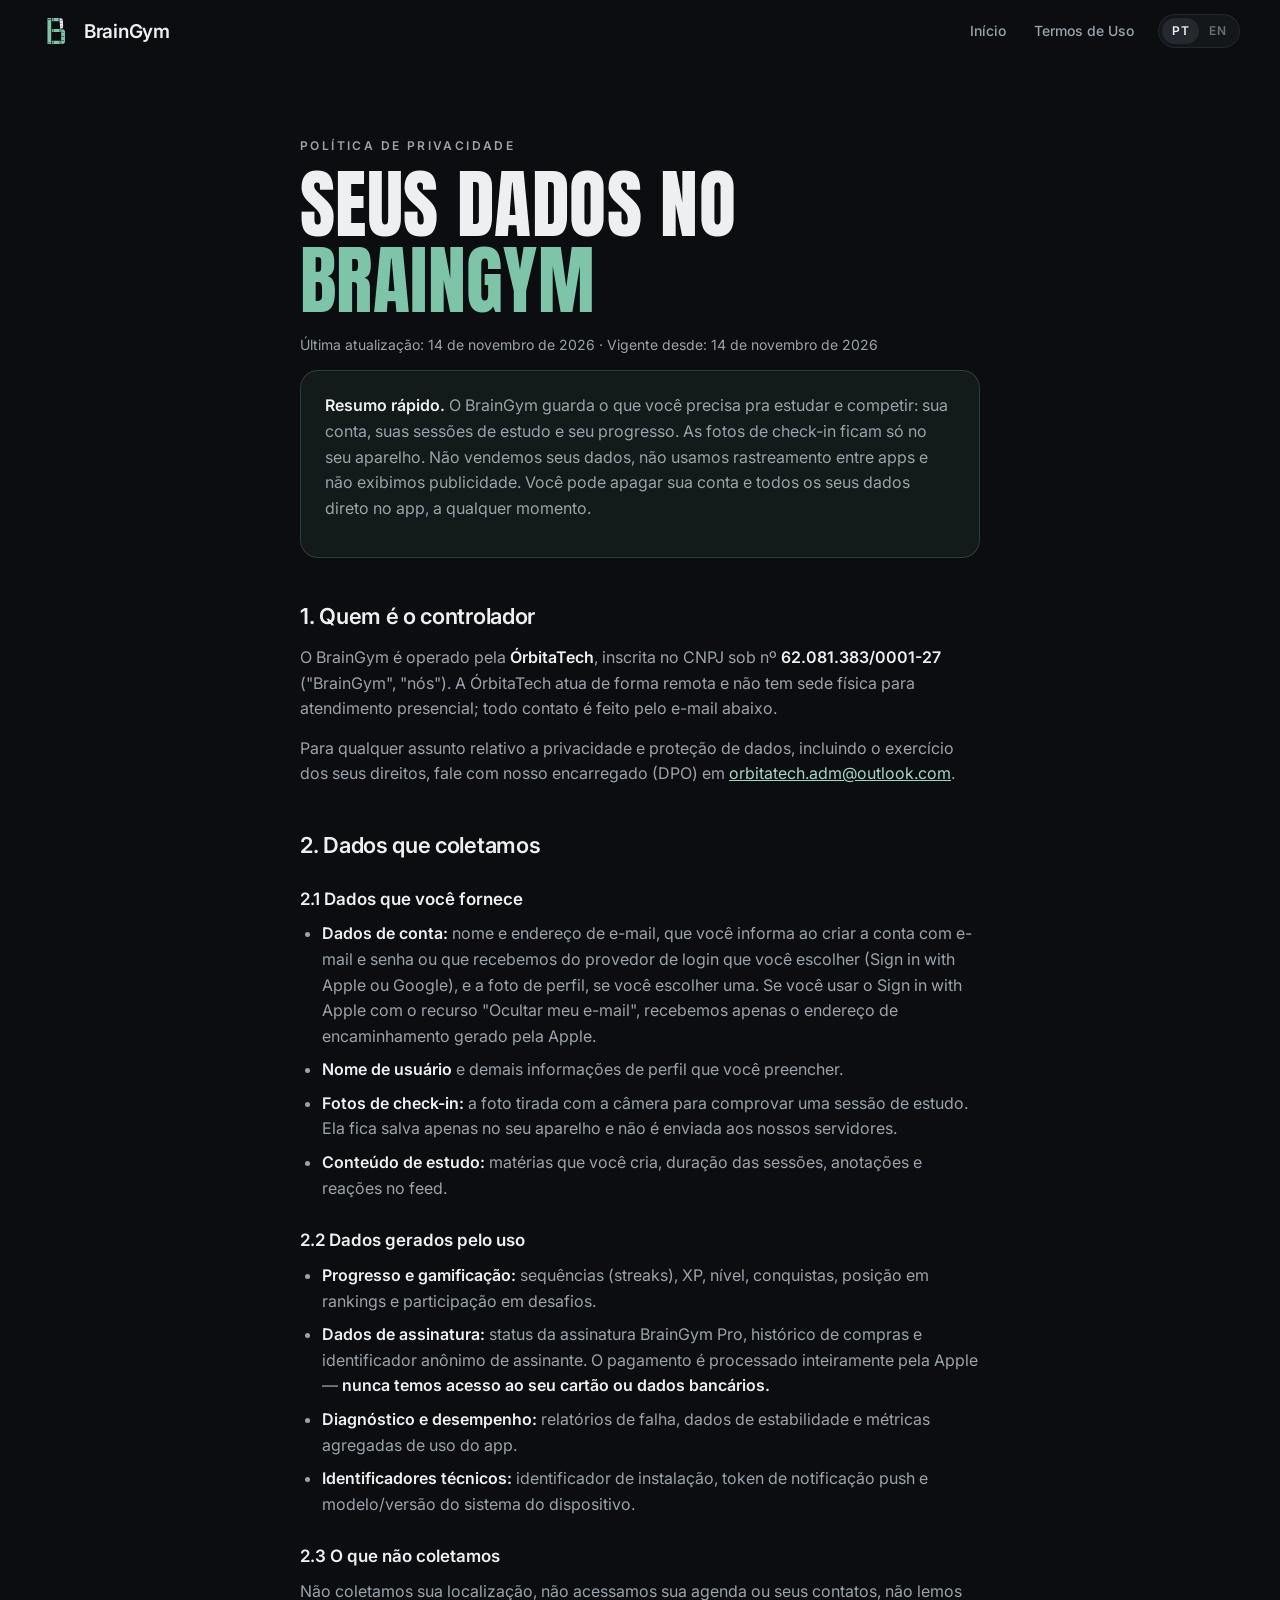
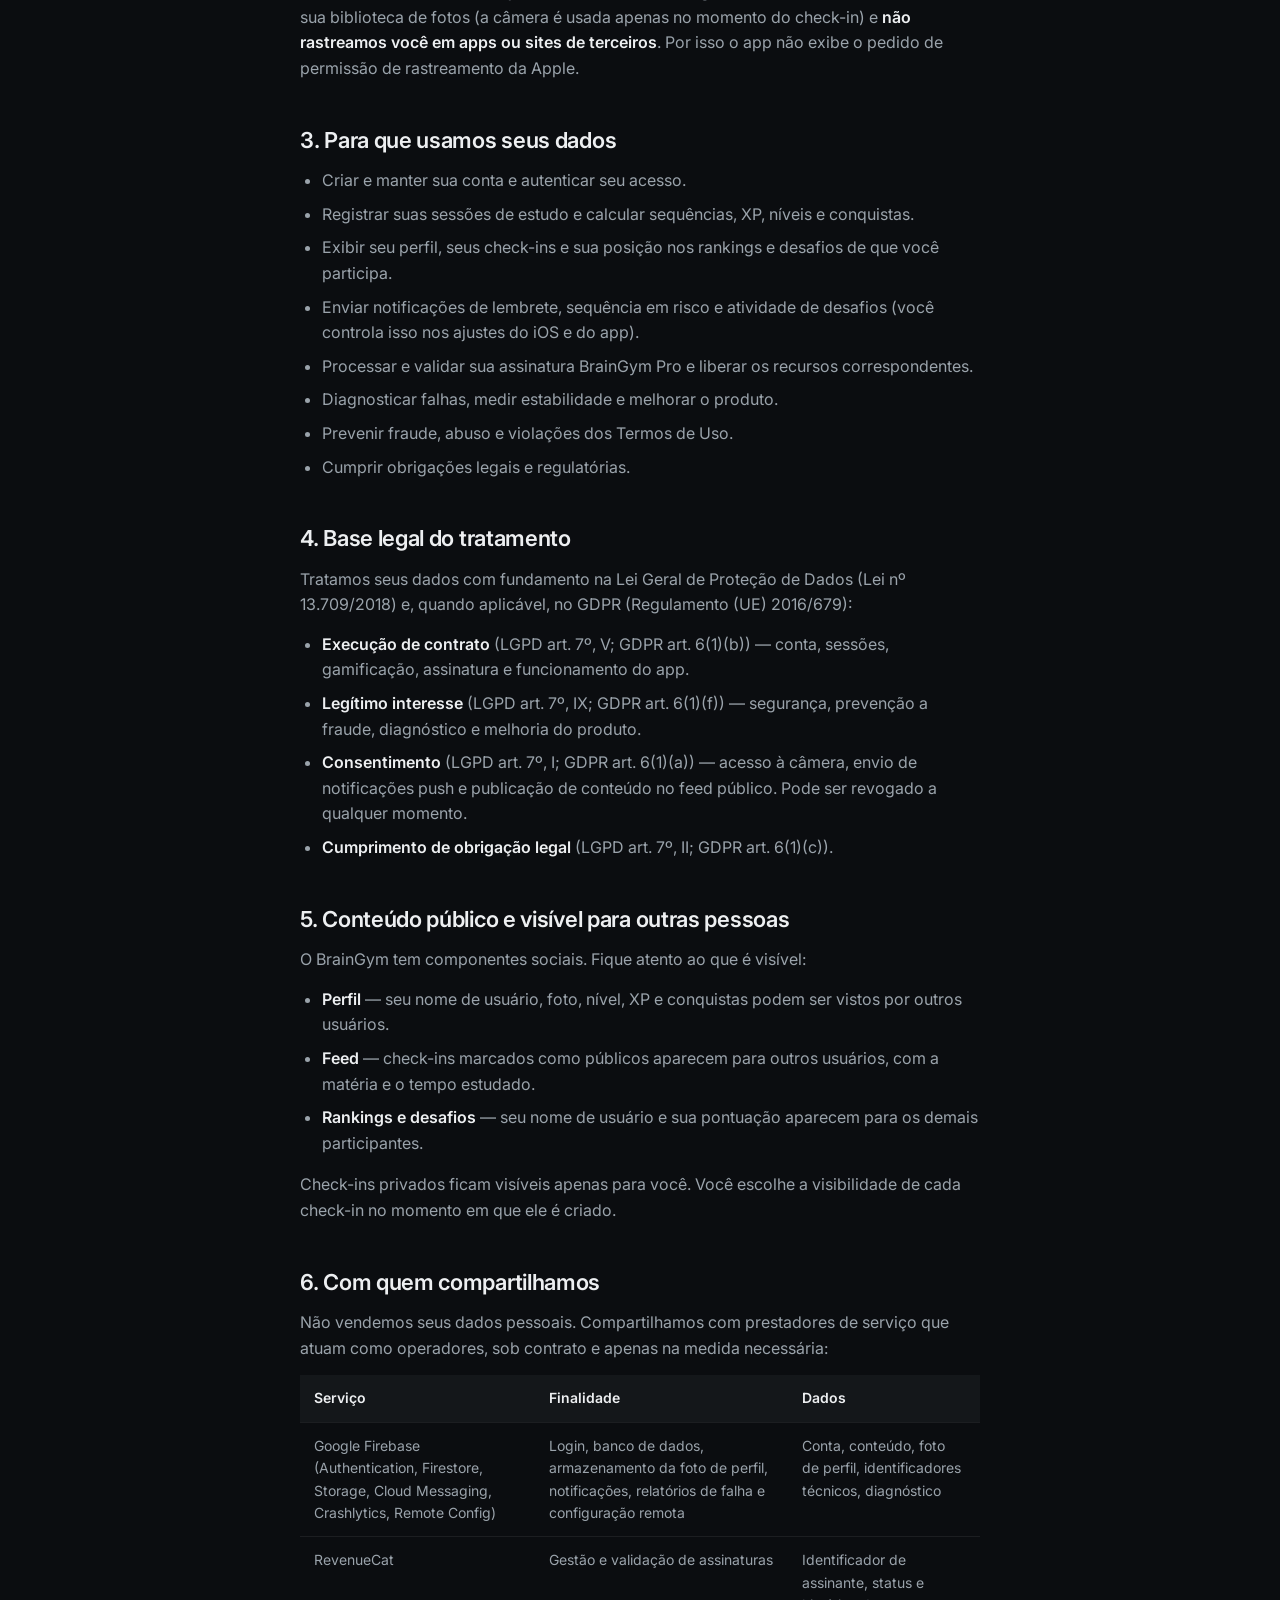
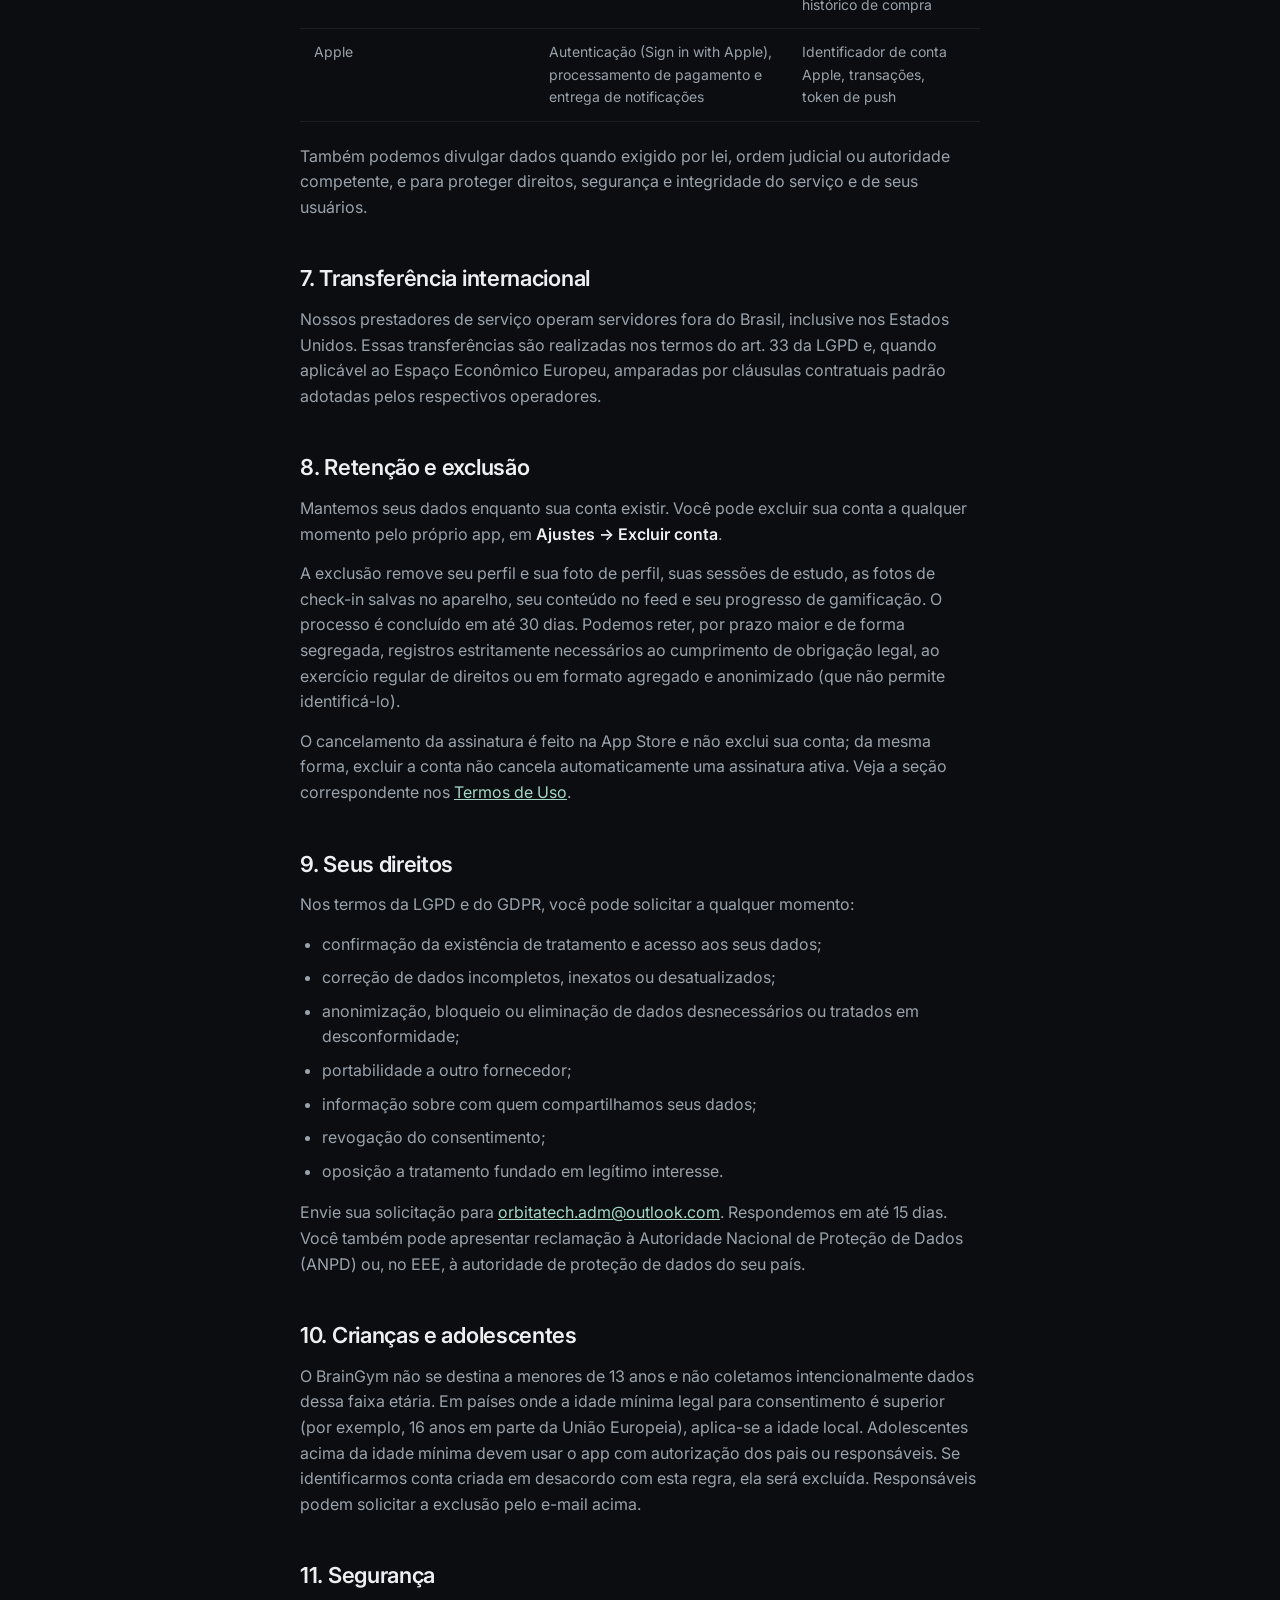
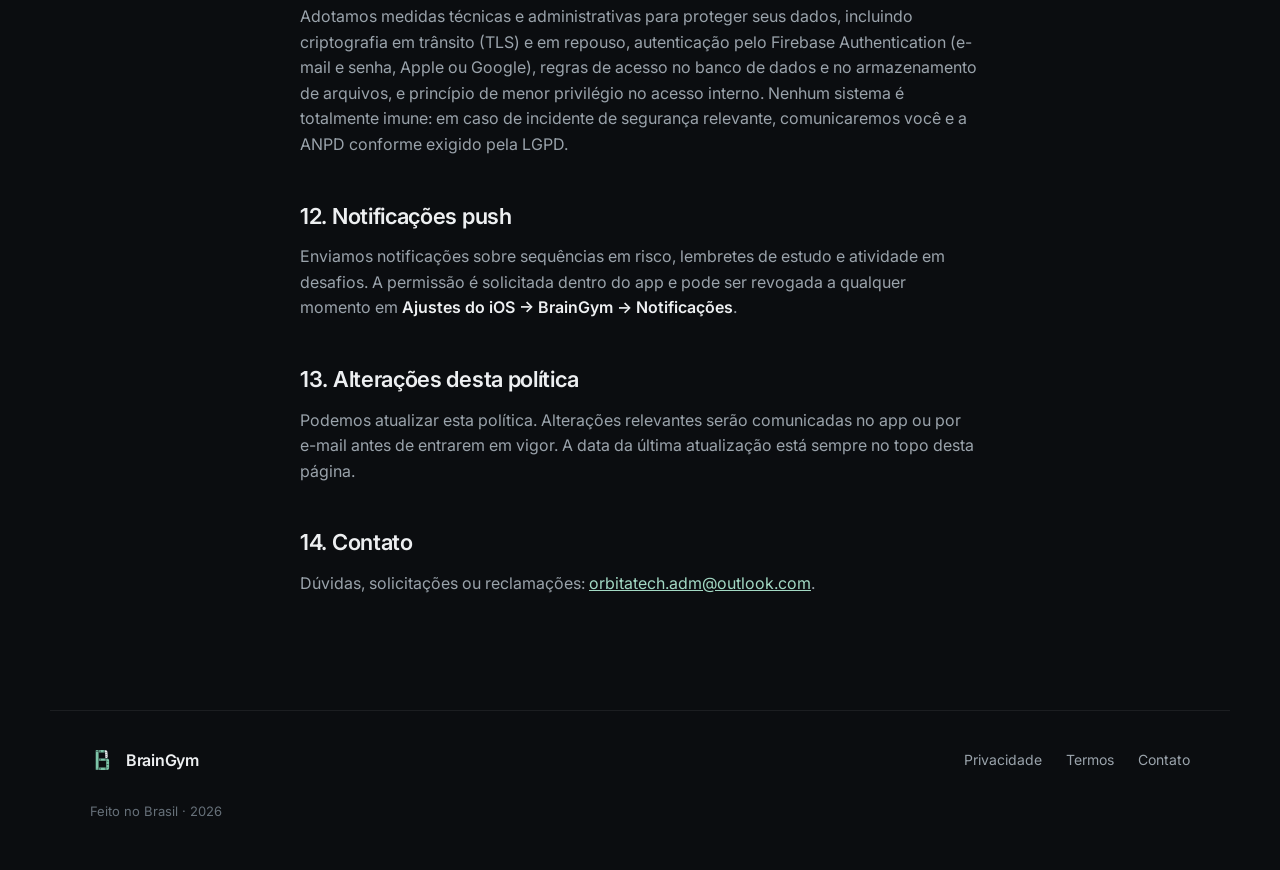
==== commit 607181dc: "docs: name ÓrbitaTech as operator and match the policy to the app Fills in the operator (ÓrbitaTech," ====
--- a/privacy.html
+++ b/privacy.html
@@ -39,23 +39,23 @@
     <article data-legal-doc="pt">
       <p class="legal__eyebrow">Política de Privacidade</p>
       <h1 class="legal__title">Seus dados no <span class="accent">BrainGym</span></h1>
-      <p class="legal__updated">Última atualização: 1 de agosto de 2026 · Vigente desde: 1 de agosto de 2026</p>
+      <p class="legal__updated">Última atualização: 14 de novembro de 2026 · Vigente desde: 14 de novembro de 2026</p>
 
       <div class="legal__callout">
-        <p><strong>Resumo rápido.</strong> O BrainGym guarda o que você precisa pra estudar e competir: sua conta, suas sessões de estudo, suas fotos de check-in e seu progresso. Não vendemos seus dados, não usamos rastreamento entre apps e não exibimos publicidade. Você pode apagar sua conta e todos os seus dados direto no app, a qualquer momento.</p>
+        <p><strong>Resumo rápido.</strong> O BrainGym guarda o que você precisa pra estudar e competir: sua conta, suas sessões de estudo e seu progresso. As fotos de check-in ficam só no seu aparelho. Não vendemos seus dados, não usamos rastreamento entre apps e não exibimos publicidade. Você pode apagar sua conta e todos os seus dados direto no app, a qualquer momento.</p>
       </div>
 
       <h2>1. Quem é o controlador</h2>
-      <p>O BrainGym é operado por <strong>[RAZÃO SOCIAL]</strong>, inscrita no CNPJ sob nº <strong>[CNPJ]</strong>, com sede em <strong>[ENDEREÇO COMPLETO]</strong> ("BrainGym", "nós").</p>
+      <p>O BrainGym é operado pela <strong>ÓrbitaTech</strong>, inscrita no CNPJ sob nº <strong>62.081.383/0001-27</strong> ("BrainGym", "nós"). A ÓrbitaTech atua de forma remota e não tem sede física para atendimento presencial; todo contato é feito pelo e-mail abaixo.</p>
       <p>Para qualquer assunto relativo a privacidade e proteção de dados, incluindo o exercício dos seus direitos, fale com nosso encarregado (DPO) em <a href="mailto:orbitatech.adm@outlook.com">orbitatech.adm@outlook.com</a>.</p>
 
       <h2>2. Dados que coletamos</h2>
 
       <h3>2.1 Dados que você fornece</h3>
       <ul>
-        <li><strong>Dados de conta:</strong> nome, endereço de e-mail e foto de perfil, recebidos do provedor de login que você escolher (Sign in with Apple ou Google). Se você usar o Sign in with Apple com o recurso "Ocultar meu e-mail", recebemos apenas o endereço de encaminhamento gerado pela Apple.</li>
+        <li><strong>Dados de conta:</strong> nome e endereço de e-mail, que você informa ao criar a conta com e-mail e senha ou que recebemos do provedor de login que você escolher (Sign in with Apple ou Google), e a foto de perfil, se você escolher uma. Se você usar o Sign in with Apple com o recurso "Ocultar meu e-mail", recebemos apenas o endereço de encaminhamento gerado pela Apple.</li>
         <li><strong>Nome de usuário</strong> e demais informações de perfil que você preencher.</li>
-        <li><strong>Fotos de check-in:</strong> a foto tirada com a câmera para comprovar uma sessão de estudo.</li>
+        <li><strong>Fotos de check-in:</strong> a foto tirada com a câmera para comprovar uma sessão de estudo. Ela fica salva apenas no seu aparelho e não é enviada aos nossos servidores.</li>
         <li><strong>Conteúdo de estudo:</strong> matérias que você cria, duração das sessões, anotações e reações no feed.</li>
       </ul>
 
@@ -95,7 +95,7 @@
       <p>O BrainGym tem componentes sociais. Fique atento ao que é visível:</p>
       <ul>
         <li><strong>Perfil</strong> — seu nome de usuário, foto, nível, XP e conquistas podem ser vistos por outros usuários.</li>
-        <li><strong>Feed</strong> — check-ins marcados como públicos aparecem para outros usuários, incluindo a foto, a matéria e o tempo estudado.</li>
+        <li><strong>Feed</strong> — check-ins marcados como públicos aparecem para outros usuários, com a matéria e o tempo estudado.</li>
         <li><strong>Rankings e desafios</strong> — seu nome de usuário e sua pontuação aparecem para os demais participantes.</li>
       </ul>
       <p>Check-ins privados ficam visíveis apenas para você. Você escolhe a visibilidade de cada check-in no momento em que ele é criado.</p>
@@ -105,7 +105,7 @@
       <table class="legal__table">
         <thead><tr><th>Serviço</th><th>Finalidade</th><th>Dados</th></tr></thead>
         <tbody>
-          <tr><td>Google Firebase (Authentication, Firestore, Storage, Cloud Messaging, Crashlytics, Remote Config)</td><td>Login, banco de dados, armazenamento de fotos, notificações, relatórios de falha e configuração remota</td><td>Conta, conteúdo, fotos, identificadores técnicos, diagnóstico</td></tr>
+          <tr><td>Google Firebase (Authentication, Firestore, Storage, Cloud Messaging, Crashlytics, Remote Config)</td><td>Login, banco de dados, armazenamento da foto de perfil, notificações, relatórios de falha e configuração remota</td><td>Conta, conteúdo, foto de perfil, identificadores técnicos, diagnóstico</td></tr>
           <tr><td>RevenueCat</td><td>Gestão e validação de assinaturas</td><td>Identificador de assinante, status e histórico de compra</td></tr>
           <tr><td>Apple</td><td>Autenticação (Sign in with Apple), processamento de pagamento e entrega de notificações</td><td>Identificador de conta Apple, transações, token de push</td></tr>
         </tbody>
@@ -117,7 +117,7 @@
 
       <h2>8. Retenção e exclusão</h2>
       <p>Mantemos seus dados enquanto sua conta existir. Você pode excluir sua conta a qualquer momento pelo próprio app, em <strong>Ajustes → Excluir conta</strong>.</p>
-      <p>A exclusão remove seu perfil, suas sessões de estudo, suas fotos de check-in, seu conteúdo no feed e seu progresso de gamificação. O processo é concluído em até 30 dias. Podemos reter, por prazo maior e de forma segregada, registros estritamente necessários ao cumprimento de obrigação legal, ao exercício regular de direitos ou em formato agregado e anonimizado (que não permite identificá-lo).</p>
+      <p>A exclusão remove seu perfil e sua foto de perfil, suas sessões de estudo, as fotos de check-in salvas no aparelho, seu conteúdo no feed e seu progresso de gamificação. O processo é concluído em até 30 dias. Podemos reter, por prazo maior e de forma segregada, registros estritamente necessários ao cumprimento de obrigação legal, ao exercício regular de direitos ou em formato agregado e anonimizado (que não permite identificá-lo).</p>
       <p>O cancelamento da assinatura é feito na App Store e não exclui sua conta; da mesma forma, excluir a conta não cancela automaticamente uma assinatura ativa. Veja a seção correspondente nos <a href="/terms">Termos de Uso</a>.</p>
 
       <h2>9. Seus direitos</h2>
@@ -137,7 +137,7 @@
       <p>O BrainGym não se destina a menores de 13 anos e não coletamos intencionalmente dados dessa faixa etária. Em países onde a idade mínima legal para consentimento é superior (por exemplo, 16 anos em parte da União Europeia), aplica-se a idade local. Adolescentes acima da idade mínima devem usar o app com autorização dos pais ou responsáveis. Se identificarmos conta criada em desacordo com esta regra, ela será excluída. Responsáveis podem solicitar a exclusão pelo e-mail acima.</p>
 
       <h2>11. Segurança</h2>
-      <p>Adotamos medidas técnicas e administrativas para proteger seus dados, incluindo criptografia em trânsito (TLS) e em repouso, autenticação delegada a provedores de identidade (Apple e Google), regras de acesso no banco de dados e no armazenamento de arquivos, e princípio de menor privilégio no acesso interno. Nenhum sistema é totalmente imune: em caso de incidente de segurança relevante, comunicaremos você e a ANPD conforme exigido pela LGPD.</p>
+      <p>Adotamos medidas técnicas e administrativas para proteger seus dados, incluindo criptografia em trânsito (TLS) e em repouso, autenticação pelo Firebase Authentication (e-mail e senha, Apple ou Google), regras de acesso no banco de dados e no armazenamento de arquivos, e princípio de menor privilégio no acesso interno. Nenhum sistema é totalmente imune: em caso de incidente de segurança relevante, comunicaremos você e a ANPD conforme exigido pela LGPD.</p>
 
       <h2>12. Notificações push</h2>
       <p>Enviamos notificações sobre sequências em risco, lembretes de estudo e atividade em desafios. A permissão é solicitada dentro do app e pode ser revogada a qualquer momento em <strong>Ajustes do iOS → BrainGym → Notificações</strong>.</p>
@@ -153,23 +153,23 @@
     <article data-legal-doc="en" hidden>
       <p class="legal__eyebrow">Privacy Policy</p>
       <h1 class="legal__title">Your data on <span class="accent">BrainGym</span></h1>
-      <p class="legal__updated">Last updated: August 1, 2026 · Effective: August 1, 2026</p>
+      <p class="legal__updated">Last updated: November 14, 2026 · Effective: November 14, 2026</p>
 
       <div class="legal__callout">
-        <p><strong>The short version.</strong> BrainGym stores what you need to study and compete: your account, your study sessions, your check-in photos and your progress. We do not sell your data, we do not track you across apps, and we show no ads. You can delete your account and all of your data from inside the app at any time.</p>
+        <p><strong>The short version.</strong> BrainGym stores what you need to study and compete: your account, your study sessions and your progress. Check-in photos stay on your device. We do not sell your data, we do not track you across apps, and we show no ads. You can delete your account and all of your data from inside the app at any time.</p>
       </div>
 
       <h2>1. Who controls your data</h2>
-      <p>BrainGym is operated by <strong>[LEGAL ENTITY NAME]</strong>, registered under company number <strong>[COMPANY NUMBER]</strong>, with its registered office at <strong>[FULL ADDRESS]</strong> ("BrainGym", "we", "us").</p>
+      <p>BrainGym is operated by <strong>ÓrbitaTech</strong>, a Brazilian company registered under CNPJ <strong>62.081.383/0001-27</strong> ("BrainGym", "we", "us"). ÓrbitaTech works remotely and has no physical office open to the public; all contact is by the email below.</p>
       <p>For any privacy or data protection matter, including exercising your rights, contact our data protection officer at <a href="mailto:orbitatech.adm@outlook.com">orbitatech.adm@outlook.com</a>.</p>
 
       <h2>2. Data we collect</h2>
 
       <h3>2.1 Data you provide</h3>
       <ul>
-        <li><strong>Account data:</strong> name, email address and profile picture, received from the sign-in provider you choose (Sign in with Apple or Google). If you use Sign in with Apple with "Hide My Email", we only receive the relay address generated by Apple.</li>
+        <li><strong>Account data:</strong> name and email address, which you enter when you sign up with email and password or which we receive from the sign-in provider you choose (Sign in with Apple or Google), and your profile picture, if you choose one. If you use Sign in with Apple with "Hide My Email", we only receive the relay address generated by Apple.</li>
         <li><strong>Username</strong> and any other profile information you fill in.</li>
-        <li><strong>Check-in photos:</strong> the photo you take with the camera to verify a study session.</li>
+        <li><strong>Check-in photos:</strong> the photo you take with the camera to verify a study session. It is saved only on your device and is not sent to our servers.</li>
         <li><strong>Study content:</strong> subjects you create, session durations, notes and feed reactions.</li>
       </ul>
 
@@ -209,7 +209,7 @@
       <p>BrainGym has social features. Be aware of what is visible:</p>
       <ul>
         <li><strong>Profile</strong> — your username, picture, level, XP and badges may be seen by other users.</li>
-        <li><strong>Feed</strong> — check-ins marked as public appear to other users, including the photo, the subject and the time studied.</li>
+        <li><strong>Feed</strong> — check-ins marked as public appear to other users, with the subject and the time studied.</li>
         <li><strong>Leaderboards and challenges</strong> — your username and score are visible to other participants.</li>
       </ul>
       <p>Private check-ins are visible only to you. You choose the visibility of each check-in when you create it.</p>
@@ -219,7 +219,7 @@
       <table class="legal__table">
         <thead><tr><th>Service</th><th>Purpose</th><th>Data</th></tr></thead>
         <tbody>
-          <tr><td>Google Firebase (Authentication, Firestore, Storage, Cloud Messaging, Crashlytics, Remote Config)</td><td>Sign-in, database, photo storage, notifications, crash reporting and remote configuration</td><td>Account, content, photos, technical identifiers, diagnostics</td></tr>
+          <tr><td>Google Firebase (Authentication, Firestore, Storage, Cloud Messaging, Crashlytics, Remote Config)</td><td>Sign-in, database, profile picture storage, notifications, crash reporting and remote configuration</td><td>Account, content, profile picture, technical identifiers, diagnostics</td></tr>
           <tr><td>RevenueCat</td><td>Subscription management and validation</td><td>Subscriber identifier, status and purchase history</td></tr>
           <tr><td>Apple</td><td>Authentication (Sign in with Apple), payment processing and notification delivery</td><td>Apple account identifier, transactions, push token</td></tr>
         </tbody>
@@ -231,7 +231,7 @@
 
       <h2>8. Retention and deletion</h2>
       <p>We keep your data for as long as your account exists. You can delete your account at any time from the app, under <strong>Settings → Delete account</strong>.</p>
-      <p>Deletion removes your profile, your study sessions, your check-in photos, your feed content and your gamification progress. The process completes within 30 days. We may retain, for longer and in segregated form, records strictly necessary to comply with a legal obligation, to exercise rights in legal proceedings, or in aggregated and anonymised form (which cannot identify you).</p>
+      <p>Deletion removes your profile and profile picture, your study sessions, the check-in photos saved on your device, your feed content and your gamification progress. The process completes within 30 days. We may retain, for longer and in segregated form, records strictly necessary to comply with a legal obligation, to exercise rights in legal proceedings, or in aggregated and anonymised form (which cannot identify you).</p>
       <p>Cancelling your subscription is done through the App Store and does not delete your account; likewise, deleting your account does not automatically cancel an active subscription. See the corresponding section in the <a href="/terms">Terms of Use</a>.</p>
 
       <h2>9. Your rights</h2>
@@ -251,7 +251,7 @@
       <p>BrainGym is not intended for children under 13 and we do not knowingly collect their data. In countries where the minimum age for consent is higher (for example, 16 in parts of the European Union), the local age applies. Teenagers above the minimum age should use the app with the permission of a parent or guardian. Accounts found to be in breach of this rule will be deleted. Guardians may request deletion via the email above.</p>
 
       <h2>11. Security</h2>
-      <p>We apply technical and organisational measures to protect your data, including encryption in transit (TLS) and at rest, authentication delegated to identity providers (Apple and Google), access rules on the database and file storage, and least-privilege internal access. No system is completely immune: in the event of a significant security incident we will notify you and the ANPD as required by the LGPD.</p>
+      <p>We apply technical and organisational measures to protect your data, including encryption in transit (TLS) and at rest, authentication through Firebase Authentication (email and password, Apple or Google), access rules on the database and file storage, and least-privilege internal access. No system is completely immune: in the event of a significant security incident we will notify you and the ANPD as required by the LGPD.</p>
 
       <h2>12. Push notifications</h2>
       <p>We send notifications about streaks at risk, study reminders and challenge activity. Permission is requested inside the app and can be revoked at any time under <strong>iOS Settings → BrainGym → Notifications</strong>.</p>
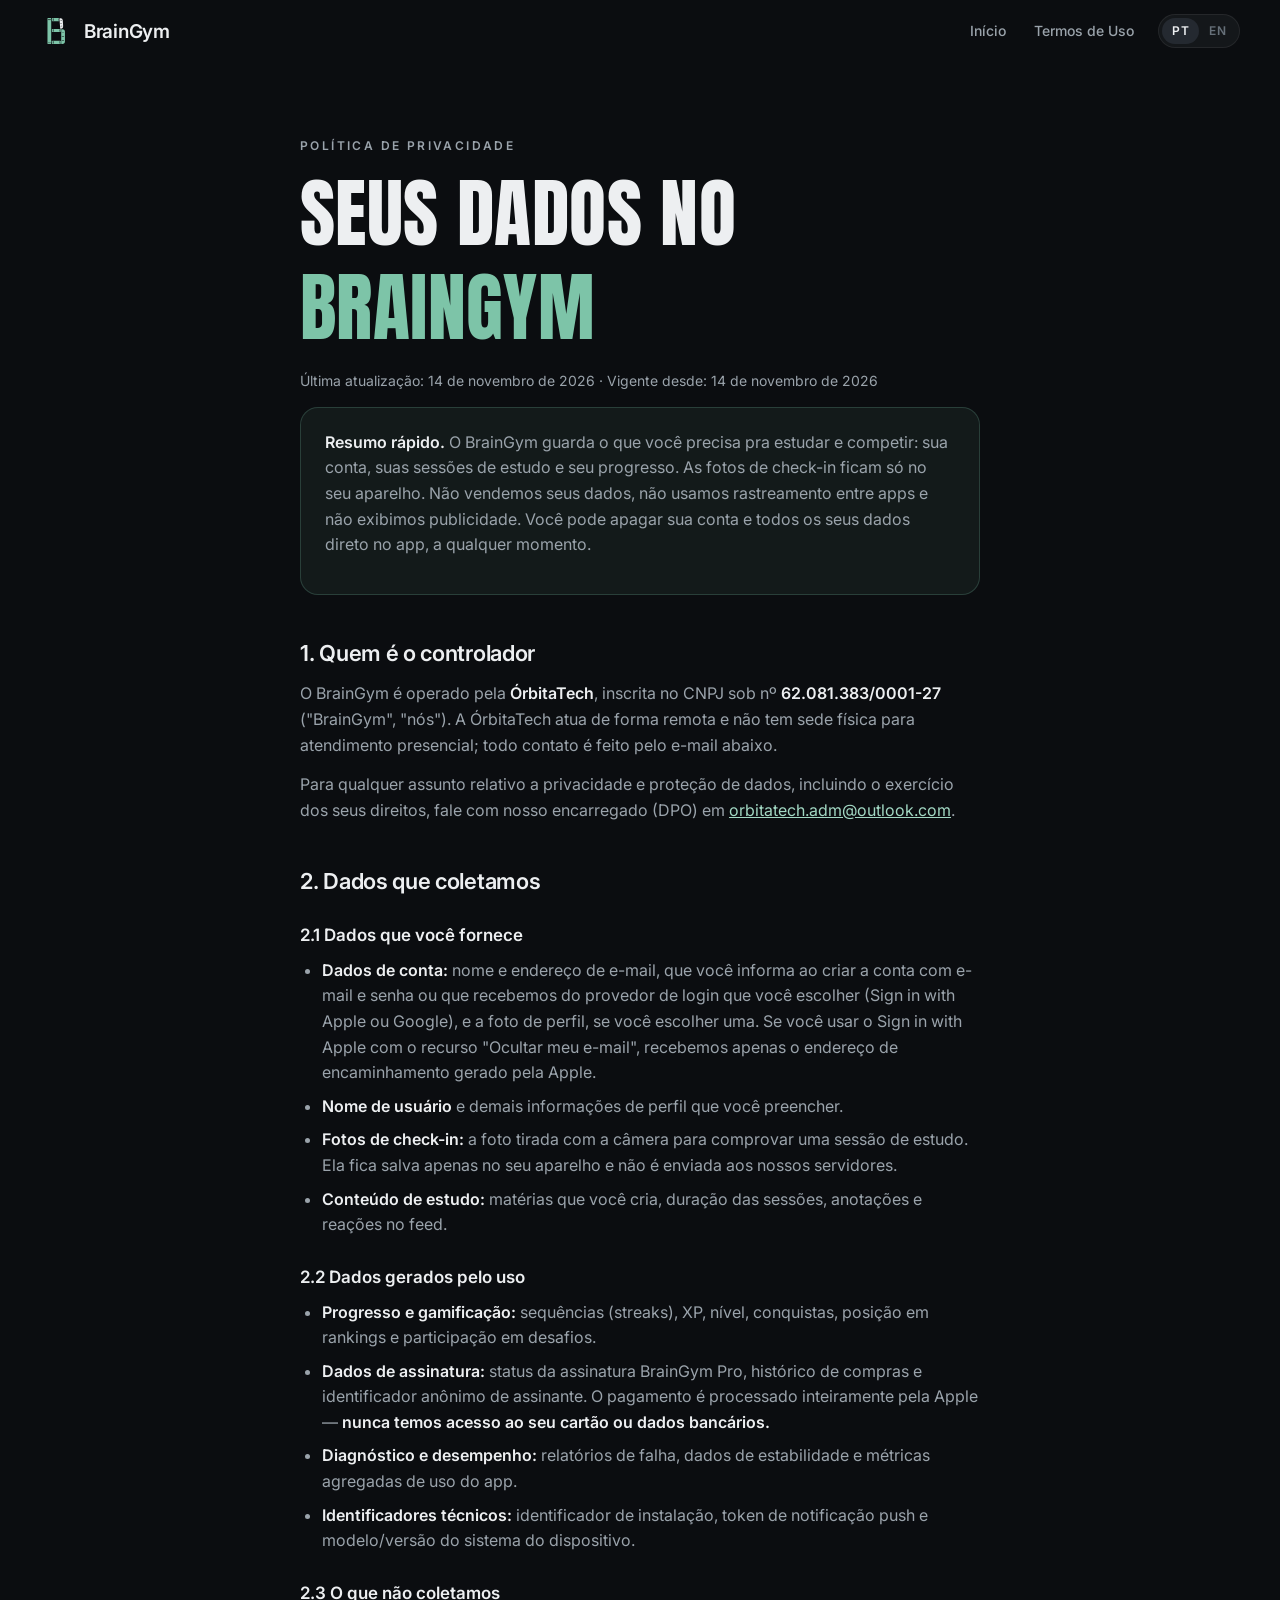
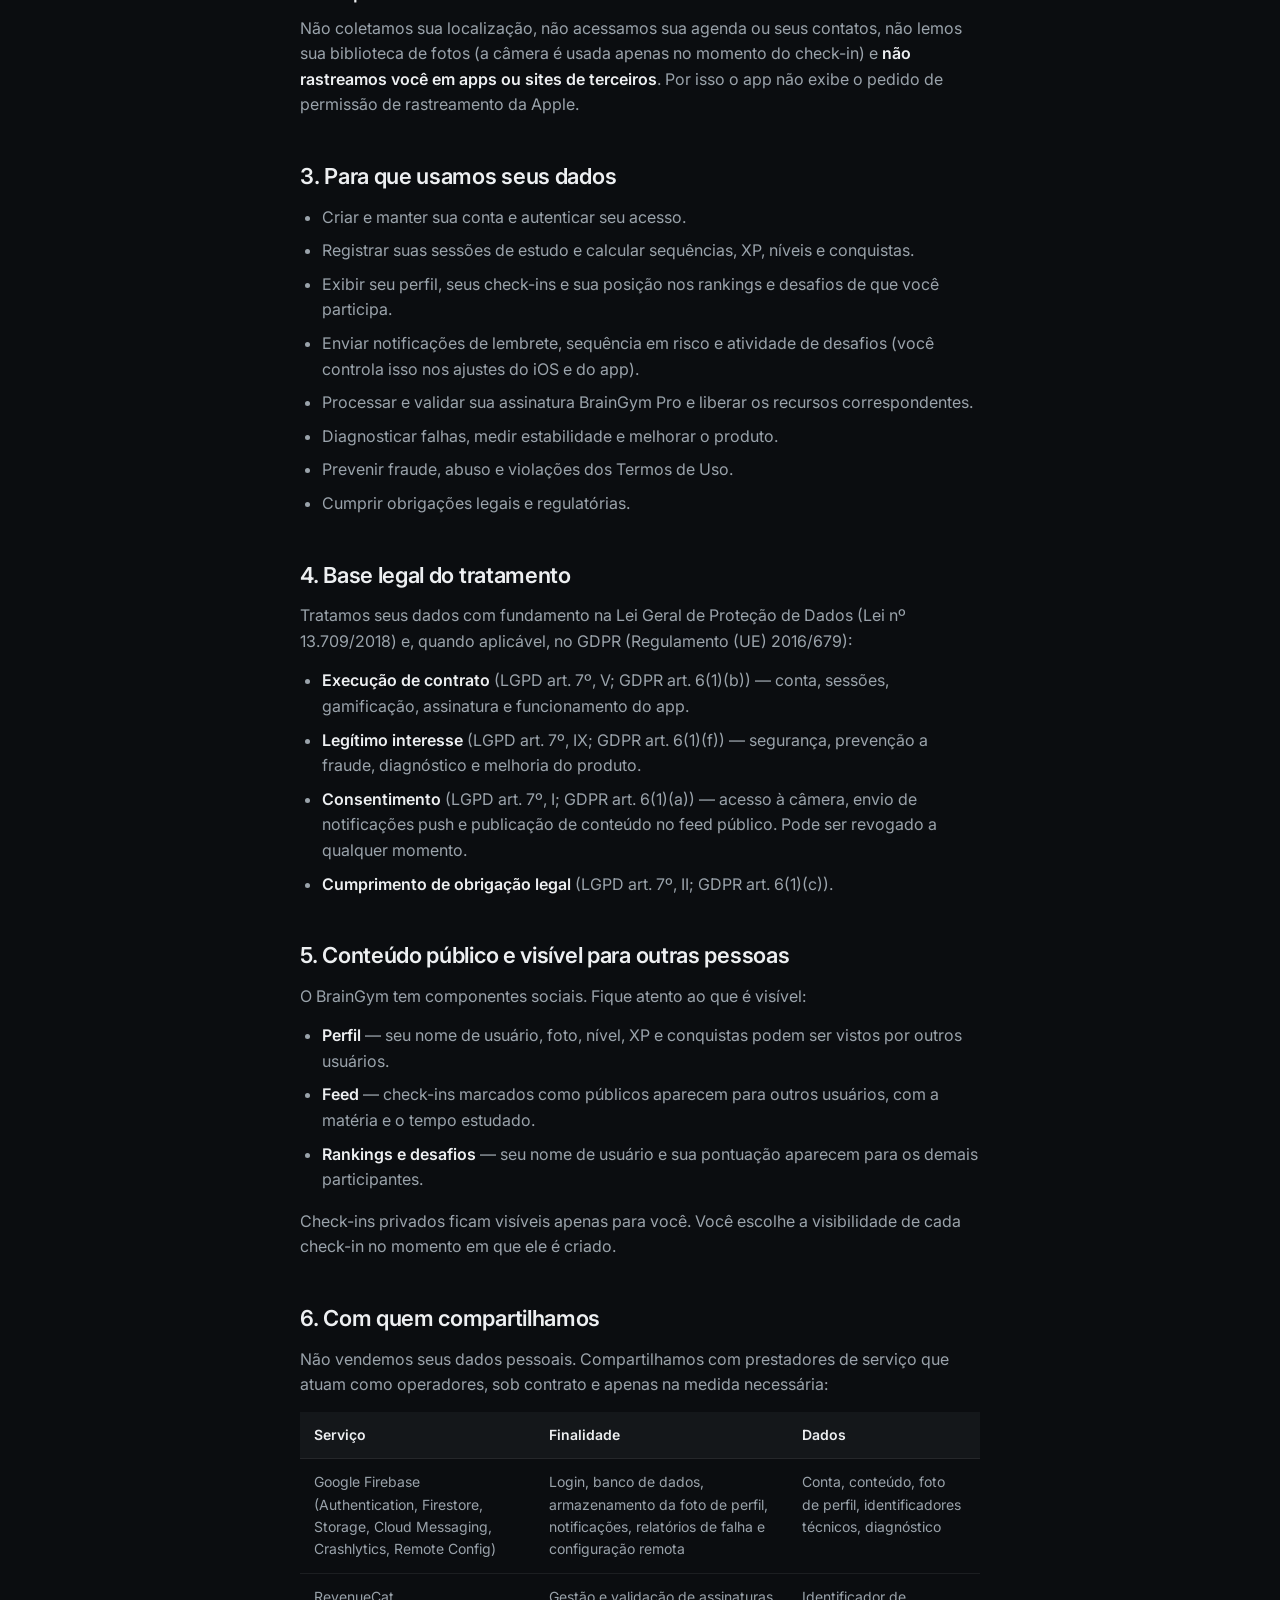
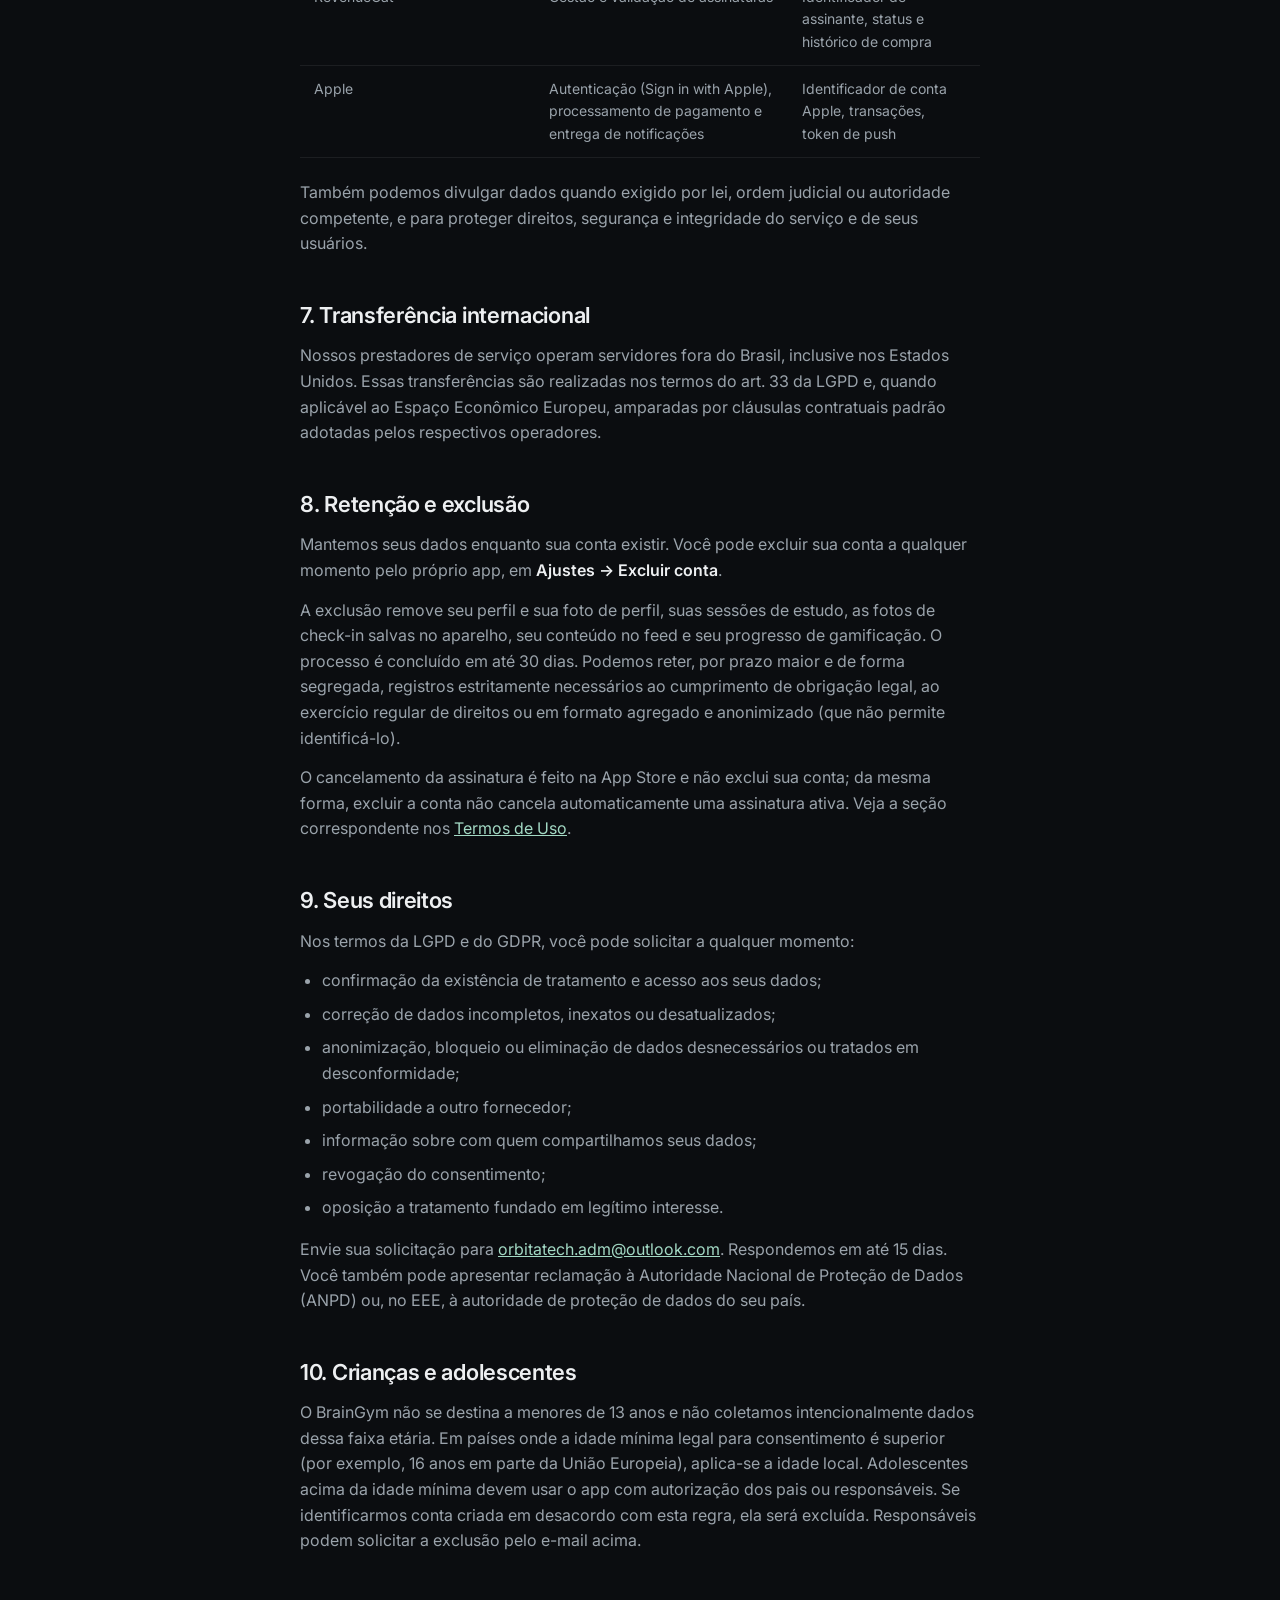
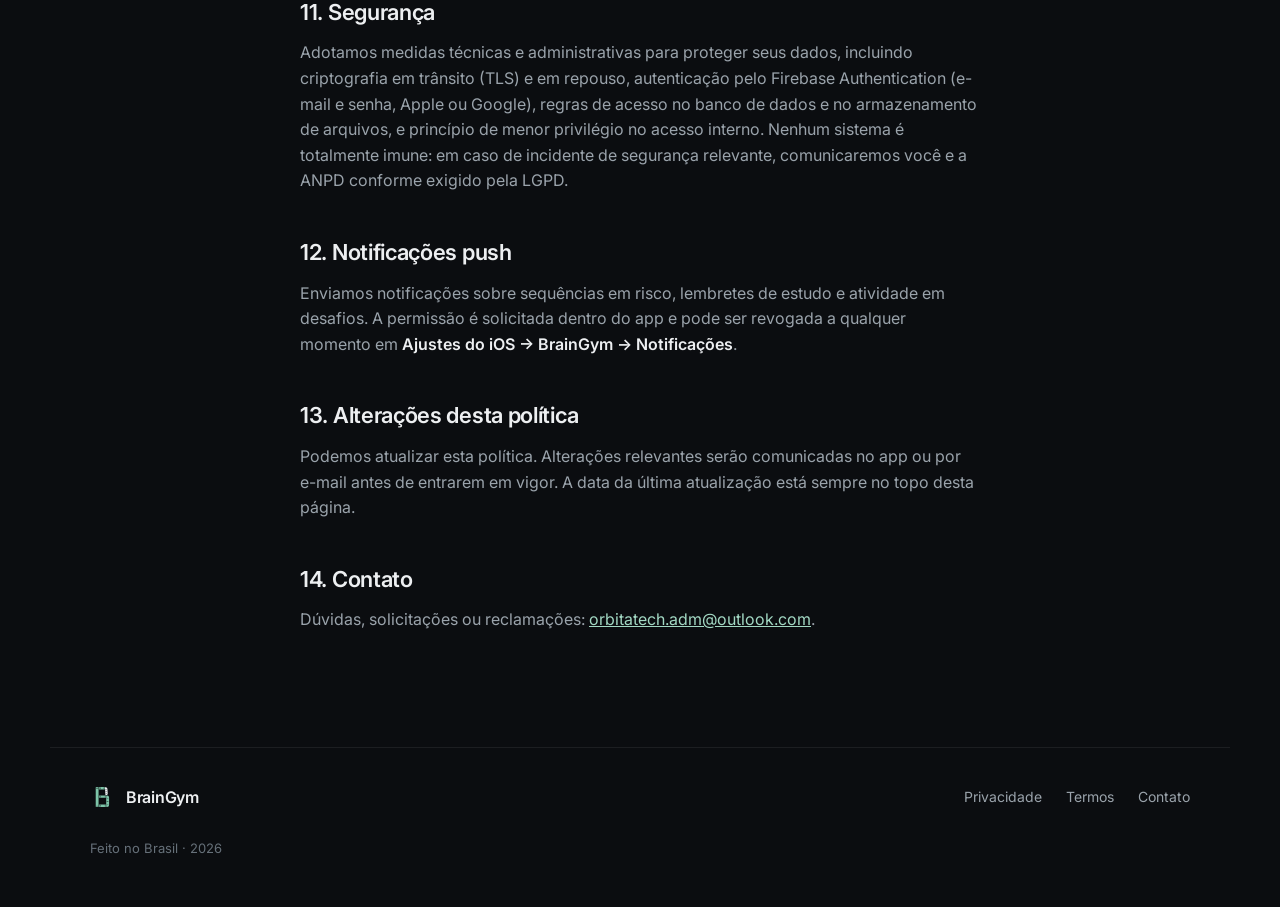
==== commit b3d9e315: "fix: give Anton headings room for accented capitals Anton's Ã, Ê and Á rise well above the cap heigh" ====
--- a/privacy.html
+++ b/privacy.html
@@ -13,7 +13,7 @@
   <link rel="preconnect" href="https://fonts.googleapis.com" />
   <link rel="preconnect" href="https://fonts.gstatic.com" crossorigin />
   <link href="https://fonts.googleapis.com/css2?family=Anton&family=Inter:wght@400;500;600;700&display=swap" rel="stylesheet" />
-  <link rel="stylesheet" href="/styles.css?v=20" />
+  <link rel="stylesheet" href="/styles.css?v=21" />
 </head>
 <body class="legal-page">
   
--- a/styles.css
+++ b/styles.css
@@ -109,13 +109,15 @@
 /* ---------- Type ---------- */
 
 .display {
-  font: 400 clamp(72px, 11vw, 148px)/0.95 var(--display);
+  font: 400 clamp(72px, 11vw, 148px)/1.2 var(--display);
   text-transform: uppercase; letter-spacing: 0.5px;
 }
 .display em, .title em { font-style: normal; color: var(--sage); }
 .display--md { font-size: clamp(56px, 8vw, 104px); }
+/* Anton's accented capitals (Ã, Ê, Á) rise well above the cap height;
+   tighter leading than this lets them touch the line above. */
 .title {
-  font: 400 clamp(40px, 5.4vw, 68px)/1.02 var(--display);
+  font: 400 clamp(40px, 5.4vw, 68px)/1.24 var(--display);
   text-transform: uppercase; letter-spacing: 0.4px;
 }
 .lead { color: var(--sub); font-size: clamp(17px, 1.6vw, 19px); line-height: 1.55; max-width: 34em; }
@@ -256,7 +258,7 @@
 
 .legal { max-width: 760px; margin: 0 auto; padding: 140px var(--gutter) 100px; }
 .legal__eyebrow { color: var(--sage-light); font: 600 12px/1 var(--sans); text-transform: uppercase; letter-spacing: 2.4px; margin-bottom: 18px; }
-.legal__title { font: 400 clamp(44px, 7vw, 76px)/1 var(--display); text-transform: uppercase; letter-spacing: .4px; margin-bottom: 16px; }
+.legal__title { font: 400 clamp(44px, 7vw, 76px)/1.24 var(--display); text-transform: uppercase; letter-spacing: .4px; margin-bottom: 16px; }
 .legal__title .accent { color: var(--sage); }
 .legal__updated { color: var(--faint); font-size: 14px; margin-bottom: 36px; }
 .legal__callout {
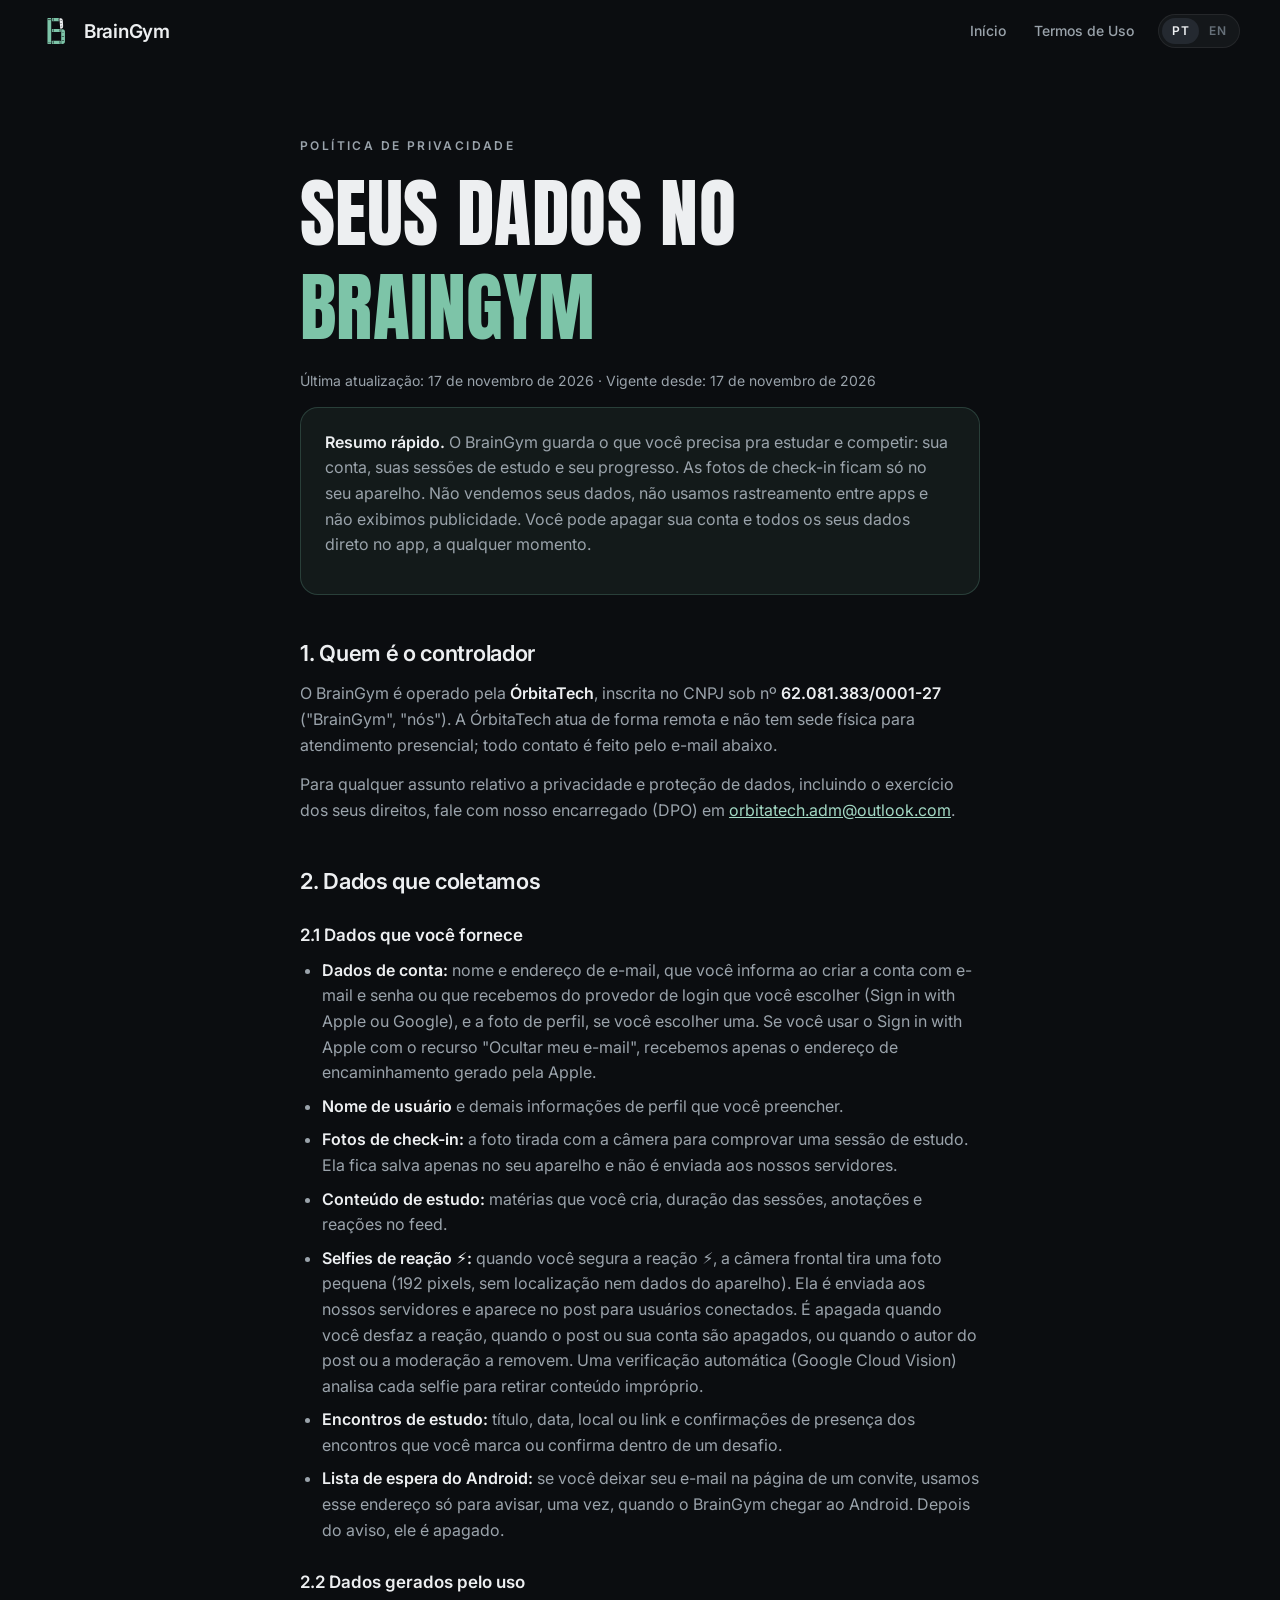
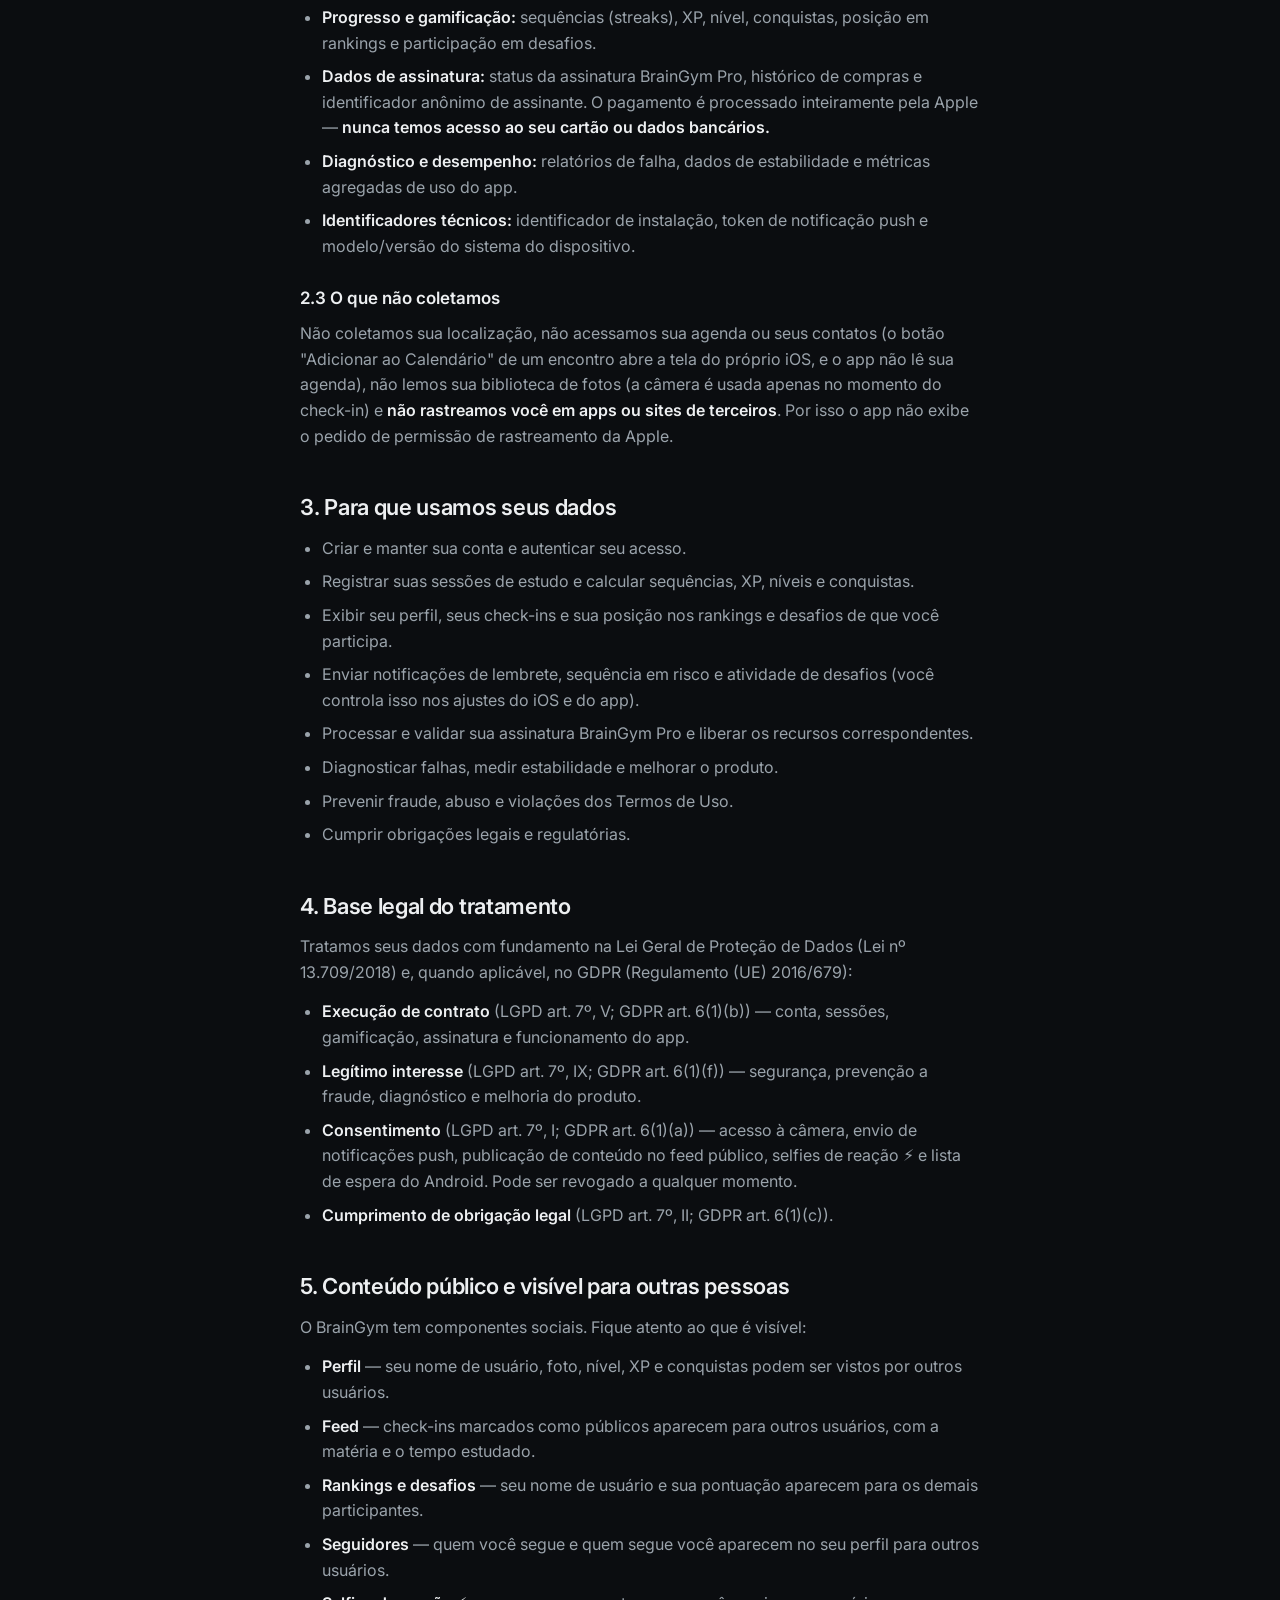
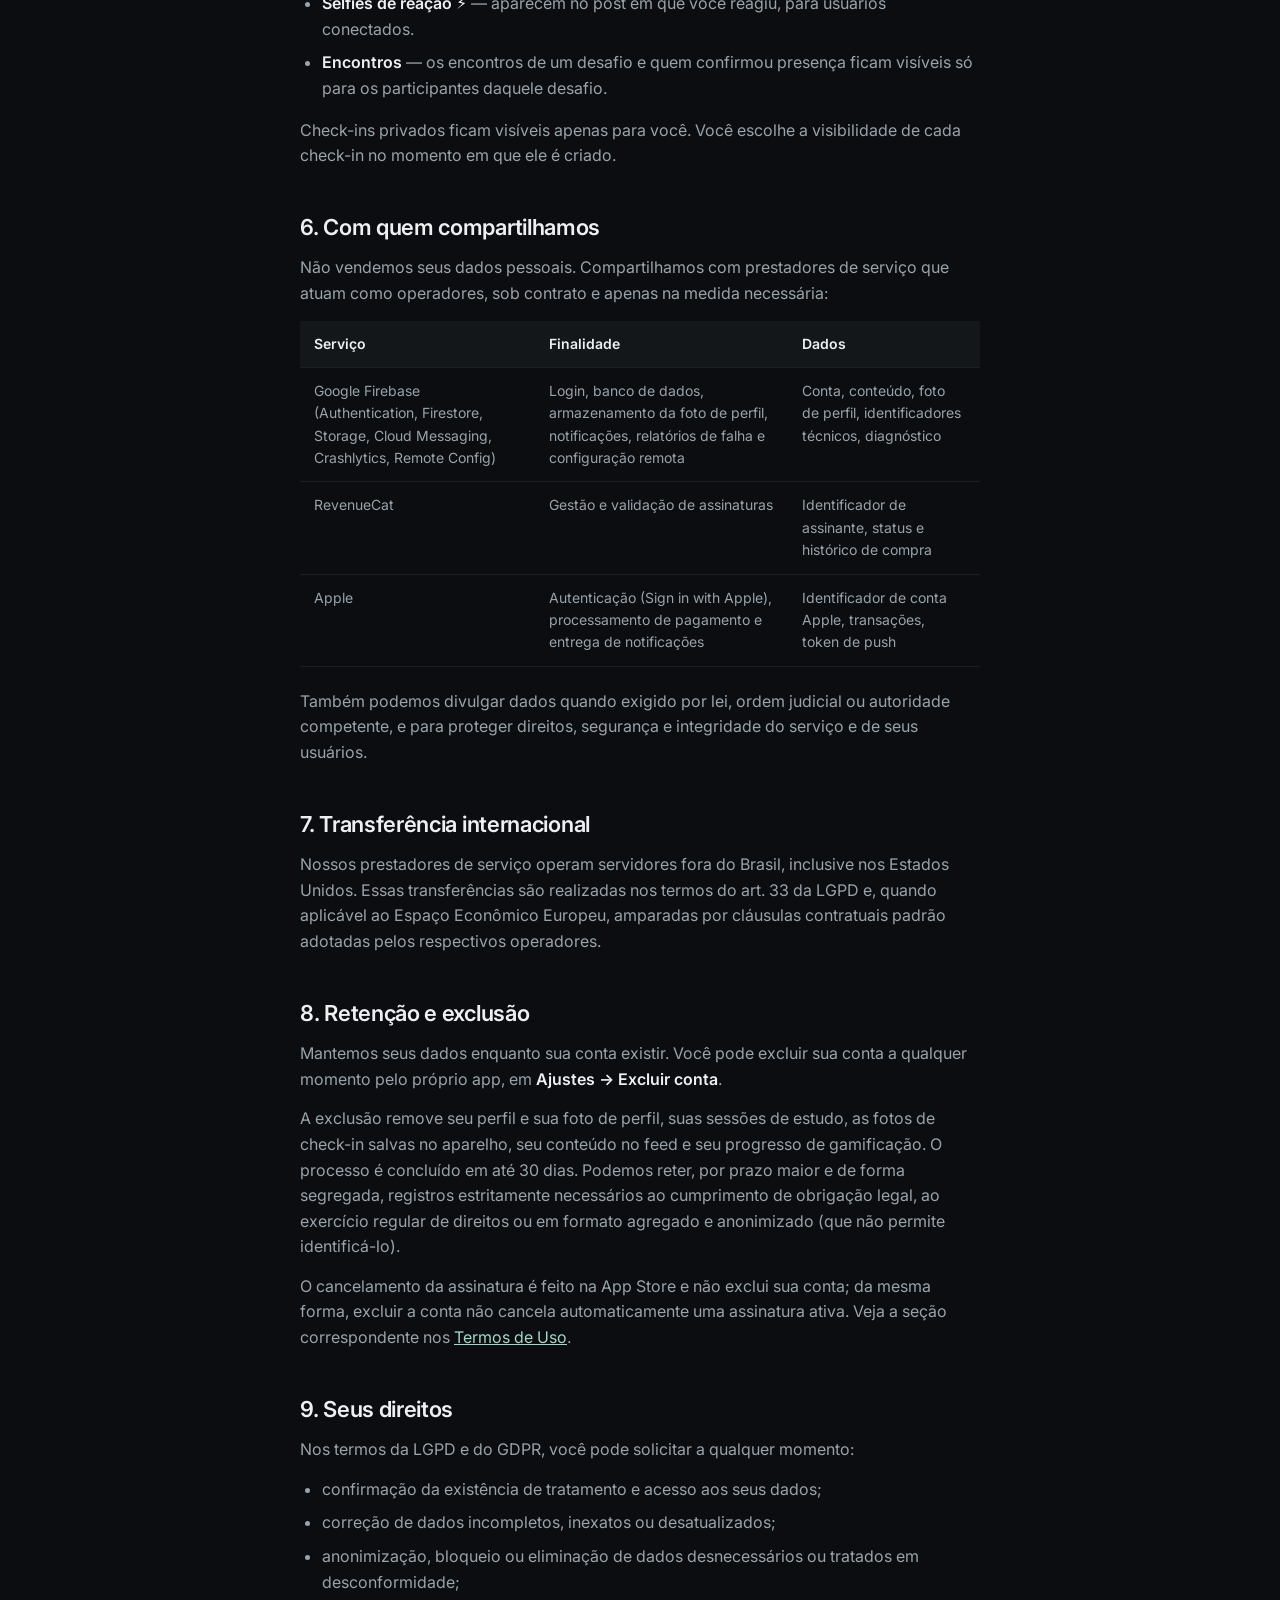
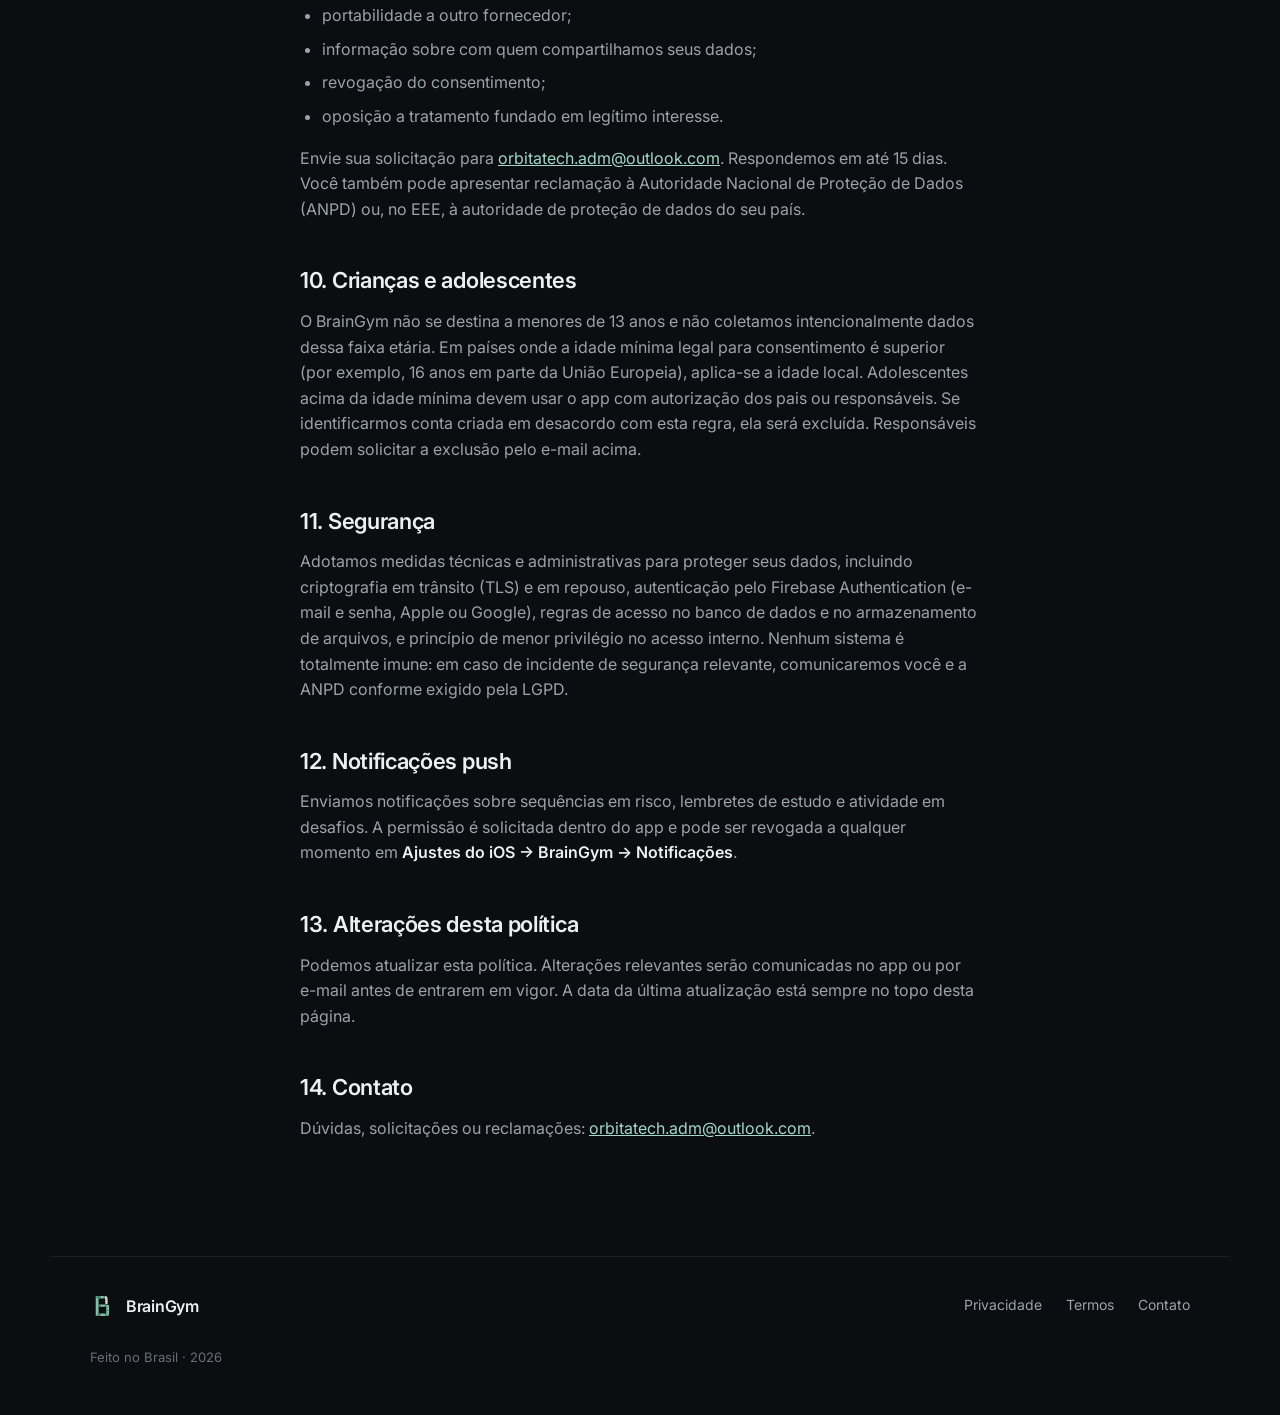
==== commit dd9adf0c: "feat: serve challenge invite links from /d/:code with the Apple app association file, and cover reac" ====
--- a/privacy.html
+++ b/privacy.html
@@ -39,7 +39,7 @@
     <article data-legal-doc="pt">
       <p class="legal__eyebrow">Política de Privacidade</p>
       <h1 class="legal__title">Seus dados no <span class="accent">BrainGym</span></h1>
-      <p class="legal__updated">Última atualização: 14 de novembro de 2026 · Vigente desde: 14 de novembro de 2026</p>
+      <p class="legal__updated">Última atualização: 17 de novembro de 2026 · Vigente desde: 17 de novembro de 2026</p>
 
       <div class="legal__callout">
         <p><strong>Resumo rápido.</strong> O BrainGym guarda o que você precisa pra estudar e competir: sua conta, suas sessões de estudo e seu progresso. As fotos de check-in ficam só no seu aparelho. Não vendemos seus dados, não usamos rastreamento entre apps e não exibimos publicidade. Você pode apagar sua conta e todos os seus dados direto no app, a qualquer momento.</p>
@@ -57,6 +57,9 @@
         <li><strong>Nome de usuário</strong> e demais informações de perfil que você preencher.</li>
         <li><strong>Fotos de check-in:</strong> a foto tirada com a câmera para comprovar uma sessão de estudo. Ela fica salva apenas no seu aparelho e não é enviada aos nossos servidores.</li>
         <li><strong>Conteúdo de estudo:</strong> matérias que você cria, duração das sessões, anotações e reações no feed.</li>
+        <li><strong>Selfies de reação ⚡:</strong> quando você segura a reação ⚡, a câmera frontal tira uma foto pequena (192 pixels, sem localização nem dados do aparelho). Ela é enviada aos nossos servidores e aparece no post para usuários conectados. É apagada quando você desfaz a reação, quando o post ou sua conta são apagados, ou quando o autor do post ou a moderação a removem. Uma verificação automática (Google Cloud Vision) analisa cada selfie para retirar conteúdo impróprio.</li>
+        <li><strong>Encontros de estudo:</strong> título, data, local ou link e confirmações de presença dos encontros que você marca ou confirma dentro de um desafio.</li>
+        <li><strong>Lista de espera do Android:</strong> se você deixar seu e-mail na página de um convite, usamos esse endereço só para avisar, uma vez, quando o BrainGym chegar ao Android. Depois do aviso, ele é apagado.</li>
       </ul>
 
       <h3>2.2 Dados gerados pelo uso</h3>
@@ -68,7 +71,7 @@
       </ul>
 
       <h3>2.3 O que não coletamos</h3>
-      <p>Não coletamos sua localização, não acessamos sua agenda ou seus contatos, não lemos sua biblioteca de fotos (a câmera é usada apenas no momento do check-in) e <strong>não rastreamos você em apps ou sites de terceiros</strong>. Por isso o app não exibe o pedido de permissão de rastreamento da Apple.</p>
+      <p>Não coletamos sua localização, não acessamos sua agenda ou seus contatos (o botão "Adicionar ao Calendário" de um encontro abre a tela do próprio iOS, e o app não lê sua agenda), não lemos sua biblioteca de fotos (a câmera é usada apenas no momento do check-in) e <strong>não rastreamos você em apps ou sites de terceiros</strong>. Por isso o app não exibe o pedido de permissão de rastreamento da Apple.</p>
 
       <h2>3. Para que usamos seus dados</h2>
       <ul>
@@ -87,7 +90,7 @@
       <ul>
         <li><strong>Execução de contrato</strong> (LGPD art. 7º, V; GDPR art. 6(1)(b)) — conta, sessões, gamificação, assinatura e funcionamento do app.</li>
         <li><strong>Legítimo interesse</strong> (LGPD art. 7º, IX; GDPR art. 6(1)(f)) — segurança, prevenção a fraude, diagnóstico e melhoria do produto.</li>
-        <li><strong>Consentimento</strong> (LGPD art. 7º, I; GDPR art. 6(1)(a)) — acesso à câmera, envio de notificações push e publicação de conteúdo no feed público. Pode ser revogado a qualquer momento.</li>
+        <li><strong>Consentimento</strong> (LGPD art. 7º, I; GDPR art. 6(1)(a)) — acesso à câmera, envio de notificações push, publicação de conteúdo no feed público, selfies de reação ⚡ e lista de espera do Android. Pode ser revogado a qualquer momento.</li>
         <li><strong>Cumprimento de obrigação legal</strong> (LGPD art. 7º, II; GDPR art. 6(1)(c)).</li>
       </ul>
 
@@ -97,6 +100,9 @@
         <li><strong>Perfil</strong> — seu nome de usuário, foto, nível, XP e conquistas podem ser vistos por outros usuários.</li>
         <li><strong>Feed</strong> — check-ins marcados como públicos aparecem para outros usuários, com a matéria e o tempo estudado.</li>
         <li><strong>Rankings e desafios</strong> — seu nome de usuário e sua pontuação aparecem para os demais participantes.</li>
+        <li><strong>Seguidores</strong> — quem você segue e quem segue você aparecem no seu perfil para outros usuários.</li>
+        <li><strong>Selfies de reação ⚡</strong> — aparecem no post em que você reagiu, para usuários conectados.</li>
+        <li><strong>Encontros</strong> — os encontros de um desafio e quem confirmou presença ficam visíveis só para os participantes daquele desafio.</li>
       </ul>
       <p>Check-ins privados ficam visíveis apenas para você. Você escolhe a visibilidade de cada check-in no momento em que ele é criado.</p>
 
@@ -153,7 +159,7 @@
     <article data-legal-doc="en" hidden>
       <p class="legal__eyebrow">Privacy Policy</p>
       <h1 class="legal__title">Your data on <span class="accent">BrainGym</span></h1>
-      <p class="legal__updated">Last updated: November 14, 2026 · Effective: November 14, 2026</p>
+      <p class="legal__updated">Last updated: November 17, 2026 · Effective: November 17, 2026</p>
 
       <div class="legal__callout">
         <p><strong>The short version.</strong> BrainGym stores what you need to study and compete: your account, your study sessions and your progress. Check-in photos stay on your device. We do not sell your data, we do not track you across apps, and we show no ads. You can delete your account and all of your data from inside the app at any time.</p>
@@ -171,6 +177,9 @@
         <li><strong>Username</strong> and any other profile information you fill in.</li>
         <li><strong>Check-in photos:</strong> the photo you take with the camera to verify a study session. It is saved only on your device and is not sent to our servers.</li>
         <li><strong>Study content:</strong> subjects you create, session durations, notes and feed reactions.</li>
+        <li><strong>⚡ reaction selfies:</strong> when you hold the ⚡ reaction, the front camera takes a small photo (192 pixels, without location or device data). It is sent to our servers and shown on the post to signed-in users. It is deleted when you take the reaction back, when the post or your account is deleted, or when the post's author or moderation removes it. An automated check (Google Cloud Vision) screens each selfie to take down inappropriate content.</li>
+        <li><strong>Study meetups:</strong> title, date, place or link, and RSVPs for the meetups you set up or confirm inside a challenge.</li>
+        <li><strong>Android waitlist:</strong> if you leave your email on an invite page, we use that address only to tell you, once, when BrainGym launches on Android. It is deleted after that email.</li>
       </ul>
 
       <h3>2.2 Data generated by your use</h3>
@@ -182,7 +191,7 @@
       </ul>
 
       <h3>2.3 What we do not collect</h3>
-      <p>We do not collect your location, do not access your calendar or contacts, do not read your photo library (the camera is used only at check-in time), and <strong>do not track you across third-party apps or websites</strong>. That is why the app does not show Apple's tracking permission prompt.</p>
+      <p>We do not collect your location, do not access your calendar or contacts (a meetup's "Add to Calendar" button opens iOS's own screen, and the app does not read your calendar), do not read your photo library (the camera is used only at check-in time), and <strong>do not track you across third-party apps or websites</strong>. That is why the app does not show Apple's tracking permission prompt.</p>
 
       <h2>3. How we use your data</h2>
       <ul>
@@ -201,7 +210,7 @@
       <ul>
         <li><strong>Performance of a contract</strong> (GDPR art. 6(1)(b)) — account, sessions, gamification, subscription and core app functionality.</li>
         <li><strong>Legitimate interests</strong> (GDPR art. 6(1)(f)) — security, fraud prevention, diagnostics and product improvement.</li>
-        <li><strong>Consent</strong> (GDPR art. 6(1)(a)) — camera access, push notifications and publishing content to the public feed. Withdrawable at any time.</li>
+        <li><strong>Consent</strong> (GDPR art. 6(1)(a)) — camera access, push notifications, publishing content to the public feed, ⚡ reaction selfies and the Android waitlist. Withdrawable at any time.</li>
         <li><strong>Legal obligation</strong> (GDPR art. 6(1)(c)).</li>
       </ul>
 
@@ -211,6 +220,9 @@
         <li><strong>Profile</strong> — your username, picture, level, XP and badges may be seen by other users.</li>
         <li><strong>Feed</strong> — check-ins marked as public appear to other users, with the subject and the time studied.</li>
         <li><strong>Leaderboards and challenges</strong> — your username and score are visible to other participants.</li>
+        <li><strong>Followers</strong> — who you follow and who follows you show on your profile to other users.</li>
+        <li><strong>⚡ reaction selfies</strong> — shown on the post you reacted to, to signed-in users.</li>
+        <li><strong>Meetups</strong> — a challenge's meetups and who is going are visible only to that challenge's members.</li>
       </ul>
       <p>Private check-ins are visible only to you. You choose the visibility of each check-in when you create it.</p>
 
--- a/styles.css
+++ b/styles.css
@@ -97,7 +97,6 @@
 .store span { display: flex; flex-direction: column; line-height: 1.05; }
 .store small { font: 500 11px/1.2 var(--sans); opacity: .7; }
 .store strong { font: 600 19px/1.1 var(--sans); letter-spacing: -0.3px; }
-.store--static { cursor: default; }
 
 .link-arrow {
   display: inline-flex; align-items: center; gap: 8px;
@@ -154,50 +153,8 @@
   box-shadow: 0 30px 60px rgba(0,0,0,.6), 0 10px 22px rgba(0,0,0,.45), inset 0 0 0 1px rgba(163,217,196,.2);
 }
 
-/* ---------- Hero ---------- */
-
-.hero {
-  position: relative;
-  max-width: var(--max); margin: 0 auto;
-  min-height: 100svh;
-  padding: 120px var(--gutter) 80px;
-  display: grid; grid-template-columns: 1.05fr 1fr; align-items: center; gap: 40px;
-}
-.hero__copy { display: flex; flex-direction: column; gap: 28px; align-items: flex-start; }
-.hero__cta { display: flex; align-items: center; gap: 28px; flex-wrap: wrap; margin-top: 6px; }
-.hero__visual { position: relative; display: grid; place-items: center; }
-.hero__visual .glow {
-  position: absolute; width: 130%; aspect-ratio: 1; border-radius: 50%;
-  background: radial-gradient(closest-side, rgba(125,196,168,.22), rgba(125,196,168,.06) 55%, transparent);
-  pointer-events: none;
-}
-.phone--hero { transform: rotate(2deg); }
-.float--week { width: min(420px, 92%); left: -4%; top: 47%; transform: rotate(-2.5deg); }
-
-/* ---------- Sections ---------- */
-
+.hero__cta { display: flex; align-items: center; gap: 28px; flex-wrap: wrap; justify-content: center; }
 .section { max-width: var(--max); margin: 0 auto; padding: 120px var(--gutter); }
-.section__head { margin-bottom: 56px; }
-
-.steps { list-style: none; padding: 0; display: grid; grid-template-columns: repeat(3, 1fr); gap: 20px; }
-.step {
-  padding: 32px 28px 34px; border-radius: var(--radius);
-  background: var(--surface); border: 1px solid var(--border);
-}
-.step__n { display: block; font: 400 44px/1 var(--display); color: var(--sage); margin-bottom: 26px; }
-.step h3 { font: 600 20px/1.3 var(--sans); letter-spacing: -0.3px; margin-bottom: 10px; }
-.step p { color: var(--sub); font-size: 15px; }
-
-.feature {
-  display: grid; grid-template-columns: 1fr 1fr; align-items: center; gap: 60px;
-  padding: 60px 0;
-}
-.feature + .feature { border-top: 1px solid var(--border); }
-.feature__copy { display: flex; flex-direction: column; gap: 22px; }
-.feature__copy .overline { margin-bottom: -4px; }
-.feature__visual { position: relative; display: grid; place-items: center; }
-.feature--flip .feature__copy { order: 2; }
-.float--pill { width: min(340px, 80%); top: 9%; left: 0; transform: rotate(-3deg); border-radius: 999px; }
 
 /* ---------- PRO ---------- */
 
@@ -278,15 +235,171 @@
 .legal__table th { color: var(--text); font-weight: 600; background: var(--surface); }
 .legal-page .nav__links { display: flex; margin-left: auto; }
 
+/* ---------- Scroll progress ---------- */
+
+.scrollbar { position: fixed; inset: 0 0 auto 0; height: 2px; z-index: 60; pointer-events: none; }
+.scrollbar span { display: block; height: 100%; width: 100%; transform-origin: 0 50%; transform: scaleX(0); background: var(--sage); }
+
+/* ---------- Scene 1 · Opening ---------- */
+
+.s-open { position: relative; height: 260vh; }
+.s-open__sticky { position: sticky; top: 0; height: 100vh; height: 100svh; overflow: hidden; }
+.s-open__sticky::before {
+  content: ""; position: absolute; left: 50%; top: 50%; width: 120vmin; height: 120vmin; transform: translate(-50%, -50%);
+  border-radius: 50%; pointer-events: none;
+  background: radial-gradient(closest-side, rgba(125,196,168,.16), rgba(125,196,168,.04) 55%, transparent);
+}
+.s-open__mark { position: absolute; left: 0; top: 0; transform-origin: 50% 50%; will-change: transform; }
+.s-open__intro { position: absolute; left: 0; right: 0; text-align: center; margin: 0; will-change: opacity, transform; }
+.s-open__copy {
+  position: absolute; left: 50%; width: min(980px, calc(100% - 2 * var(--gutter)));
+  transform: translateX(-50%);
+  display: flex; flex-direction: column; align-items: center; text-align: center; gap: 24px;
+  will-change: opacity, transform;
+}
+.s-open__copy .lead { margin: 0 auto; }
+.display--hero { font-size: clamp(60px, 8.6vw, 128px); }
+.display--hero span, .display--hero em { display: inline; }
+.s-open__hint {
+  position: absolute; left: 50%; bottom: 28px; transform: translateX(-50%); margin: 0;
+  display: flex; flex-direction: column; align-items: center; gap: 10px;
+  color: var(--faint); font: 500 12px/1 var(--sans); letter-spacing: 1.6px; text-transform: uppercase;
+  white-space: nowrap;
+}
+.s-open__hint i { width: 1px; height: 34px; background: linear-gradient(var(--sage), transparent); animation: hint 1.8s ease-in-out infinite; transform-origin: top; }
+@keyframes hint { 0% { transform: scaleY(0); opacity: 1; } 70% { transform: scaleY(1); opacity: 1; } 100% { transform: scaleY(1); opacity: 0; } }
+
+/* ---------- Scene 2 · A day ---------- */
+
+.s-day { position: relative; height: 340vh; }
+.s-day__sticky {
+  position: sticky; top: 0; height: 100vh; height: 100svh;
+  max-width: var(--max); margin: 0 auto; padding: 90px var(--gutter) 40px;
+  display: grid; grid-template-columns: 1fr 1fr; align-items: center; gap: 60px;
+}
+.s-day__text .title { margin-bottom: 40px; }
+.s-day__steps { list-style: none; padding: 0; display: grid; gap: 6px; position: relative; }
+.s-day__steps li {
+  display: grid; grid-template-columns: 52px 1fr; gap: 6px; padding: 16px 0 16px 18px;
+  border-left: 2px solid var(--raised); opacity: .38; transition: opacity .35s ease, border-color .35s ease;
+}
+.s-day__steps li.is-on { opacity: 1; border-left-color: var(--sage); }
+.s-day__steps .n { font: 400 30px/1.1 var(--display); color: var(--sage); }
+.s-day__steps h3 { font: 600 19px/1.3 var(--sans); letter-spacing: -0.2px; margin-bottom: 6px; }
+.s-day__steps p { color: var(--sub); font-size: 15px; }
+
+.stage {
+  position: relative; justify-self: center;
+  width: min(380px, 100%); aspect-ratio: 380 / 470;
+  border-radius: 40px; background: var(--surface); border: 1px solid var(--border);
+  box-shadow: 0 50px 100px rgba(0,0,0,.45);
+  overflow: hidden;
+}
+.stage::before {
+  content: ""; position: absolute; inset: -30%; pointer-events: none;
+  background: radial-gradient(closest-side at 50% 40%, rgba(125,196,168,.14), transparent);
+}
+.stage__layer { position: absolute; inset: 0; display: grid; place-items: center; opacity: 0; will-change: opacity, transform; }
+.stage__label {
+  position: absolute; top: 34px; left: 0; right: 0; margin: 0;
+  display: flex; justify-content: center; align-items: center; gap: 8px;
+  color: var(--sub); font: 500 14px/1 var(--sans);
+}
+.stage__label .dot { width: 8px; height: 8px; border-radius: 50%; background: var(--sage); }
+.ring { position: relative; width: 74%; aspect-ratio: 1; display: grid; place-items: center; }
+.ring svg { position: absolute; inset: 0; transform: rotate(-90deg); }
+.ring circle { fill: none; stroke-width: 6; }
+.ring__track { stroke: var(--raised); }
+.ring__fill { stroke: var(--sage); stroke-linecap: round; stroke-dasharray: 339.3; stroke-dashoffset: 339.3; }
+.ring__time { font: 400 clamp(56px, 6vw, 76px)/1 var(--display); letter-spacing: 1px; font-variant-numeric: tabular-nums; }
+
+.desk {
+  position: relative; width: 62%; aspect-ratio: 4 / 5; padding: 10px; border-radius: 22px;
+  background: #fff; box-shadow: 0 30px 60px rgba(0,0,0,.5);
+  will-change: transform;
+}
+.desk__img { width: 100%; height: 100%; border-radius: 14px; background: linear-gradient(160deg, #2a3036, #1a1e22); display: grid; place-items: center; }
+.desk__img svg { width: 62%; fill: var(--sage); }
+.desk__flash { position: absolute; inset: 0; border-radius: 22px; background: #fff; opacity: 0; pointer-events: none; }
+.desk__check {
+  position: absolute; top: -16px; right: -16px; width: 48px; height: 48px; border-radius: 50%;
+  display: grid; place-items: center; background: var(--sage); color: var(--on-sage);
+  font: 700 24px/1 var(--sans); transform: scale(0); box-shadow: 0 10px 24px rgba(0,0,0,.4);
+}
+
+.streak { display: flex; flex-direction: column; align-items: center; }
+.streak__n { font: 400 clamp(120px, 13vw, 168px)/1.05 var(--display); font-variant-numeric: tabular-nums; }
+.streak__label { color: var(--sub); font: 500 15px/1 var(--sans); margin-bottom: 30px; }
+.streak__week { display: flex; gap: 10px; }
+.streak__day { display: flex; flex-direction: column; align-items: center; gap: 8px; }
+.streak__day b {
+  width: 34px; height: 34px; border-radius: 50%; display: grid; place-items: center;
+  border: 1px solid var(--border); background: var(--surface-2);
+  font: 700 14px/1 var(--sans); color: transparent; transition: background .25s ease, color .25s ease, transform .25s ease;
+}
+.streak__day.is-on b { background: var(--sage); border-color: transparent; color: var(--on-sage); transform: scale(1.06); }
+.streak__day small { color: var(--faint); font: 500 11px/1 var(--sans); }
+.streak__day:last-child small { color: var(--sage-light); }
+
+/* ---------- Scene 3 · Features ---------- */
+
+.s-feat {
+  position: relative; max-width: var(--max); margin: 0 auto; padding: 0 var(--gutter);
+  display: grid; grid-template-columns: 1fr 1fr; gap: 60px;
+}
+.s-feat__chapters { grid-column: 1; }
+.chapter { min-height: 100vh; display: flex; flex-direction: column; justify-content: center; gap: 22px; opacity: .3; transition: opacity .45s ease; }
+.chapter.is-on { opacity: 1; }
+.chapter .overline { margin-bottom: -4px; }
+.chapter__phone { display: none; }
+.s-feat__pin {
+  grid-column: 2; grid-row: 1; position: sticky; top: 0; height: 100vh; height: 100svh;
+  display: grid; place-items: center;
+}
+.s-feat__glow {
+  position: absolute; width: 120%; aspect-ratio: 1; border-radius: 50%; pointer-events: none;
+  background: radial-gradient(closest-side, var(--tint, rgba(125,196,168,.22)), transparent);
+  transition: background .6s ease;
+}
+.s-feat__phone { will-change: transform; }
+.s-feat__phone img { position: absolute; inset: 10px; width: calc(100% - 20px); height: calc(100% - 20px); opacity: 0; transition: opacity .5s ease; }
+.s-feat__phone img.is-on { opacity: 1; }
+.s-feat__pill { width: 300px; top: 22%; left: 2%; transform: rotate(-3deg); border-radius: 999px; opacity: 0; transition: opacity .4s ease, transform .5s ease; }
+.s-feat__pill.is-on { opacity: 1; transform: rotate(-3deg) translateY(0); }
+
+/* ---------- Scroll-scene fallbacks ---------- */
+
+@media (max-width: 960px) {
+  .s-open { height: 220vh; }
+  .s-day { height: 300vh; }
+  .s-day__sticky { grid-template-columns: 1fr; grid-template-rows: auto 1fr; gap: 18px; padding-top: 76px; align-items: start; }
+  .s-day__text .title { font-size: 34px; margin-bottom: 12px; }
+  .s-day__text .overline { margin-bottom: 10px; }
+  .s-day__steps li { display: none; border: 0; padding: 0; opacity: 1; }
+  .s-day__steps li.is-on { display: grid; grid-template-columns: 40px 1fr; }
+  .s-day__steps .n { font-size: 24px; }
+  .stage { width: min(300px, 76vw); align-self: center; }
+  .streak__week { gap: 6px; }
+  .streak__day b { width: 28px; height: 28px; font-size: 12px; }
+  .s-feat { display: block; }
+  .s-feat__pin { display: none; }
+  .chapter { min-height: 0; opacity: 1; padding: 64px 0; gap: 20px; }
+  .chapter__phone { display: block; margin: 20px auto 0; }
+}
+
+/* Reduced motion: no pinning, every scene shows its finished state. */
+.rm .s-open, .rm .s-day { height: auto; }
+.rm .s-open__sticky, .rm .s-day__sticky { position: relative; height: auto; min-height: 100svh; }
+.rm .s-open__hint { display: none; }
+.rm .chapter { opacity: 1; }
+.rm .s-day__steps li { opacity: 1; display: grid; }
+
+
 /* ---------- Responsive ---------- */
 
 @media (max-width: 960px) {
   .nav__links { display: none; }
   .nav__end { margin-left: auto; }
-  .hero { grid-template-columns: 1fr; padding-top: 110px; min-height: auto; gap: 56px; }
-  .feature, .feature--flip { grid-template-columns: 1fr; gap: 44px; }
-  .feature--flip .feature__copy { order: 0; }
-  .steps { grid-template-columns: 1fr; }
   .pro__card { grid-template-columns: 1fr; padding: 40px 26px 0; }
   .pro__visual { margin-bottom: -120px; }
   .section { padding: 84px var(--gutter); }
@@ -297,6 +410,5 @@
   .nav__end .btn { display: none; }
   .legal-page .nav__links { display: none; }
   .legal-page .nav .lang { margin-left: auto; }
-  .float--week { left: -2%; width: 96%; }
   .footer__links { margin-left: 0; width: 100%; }
 }
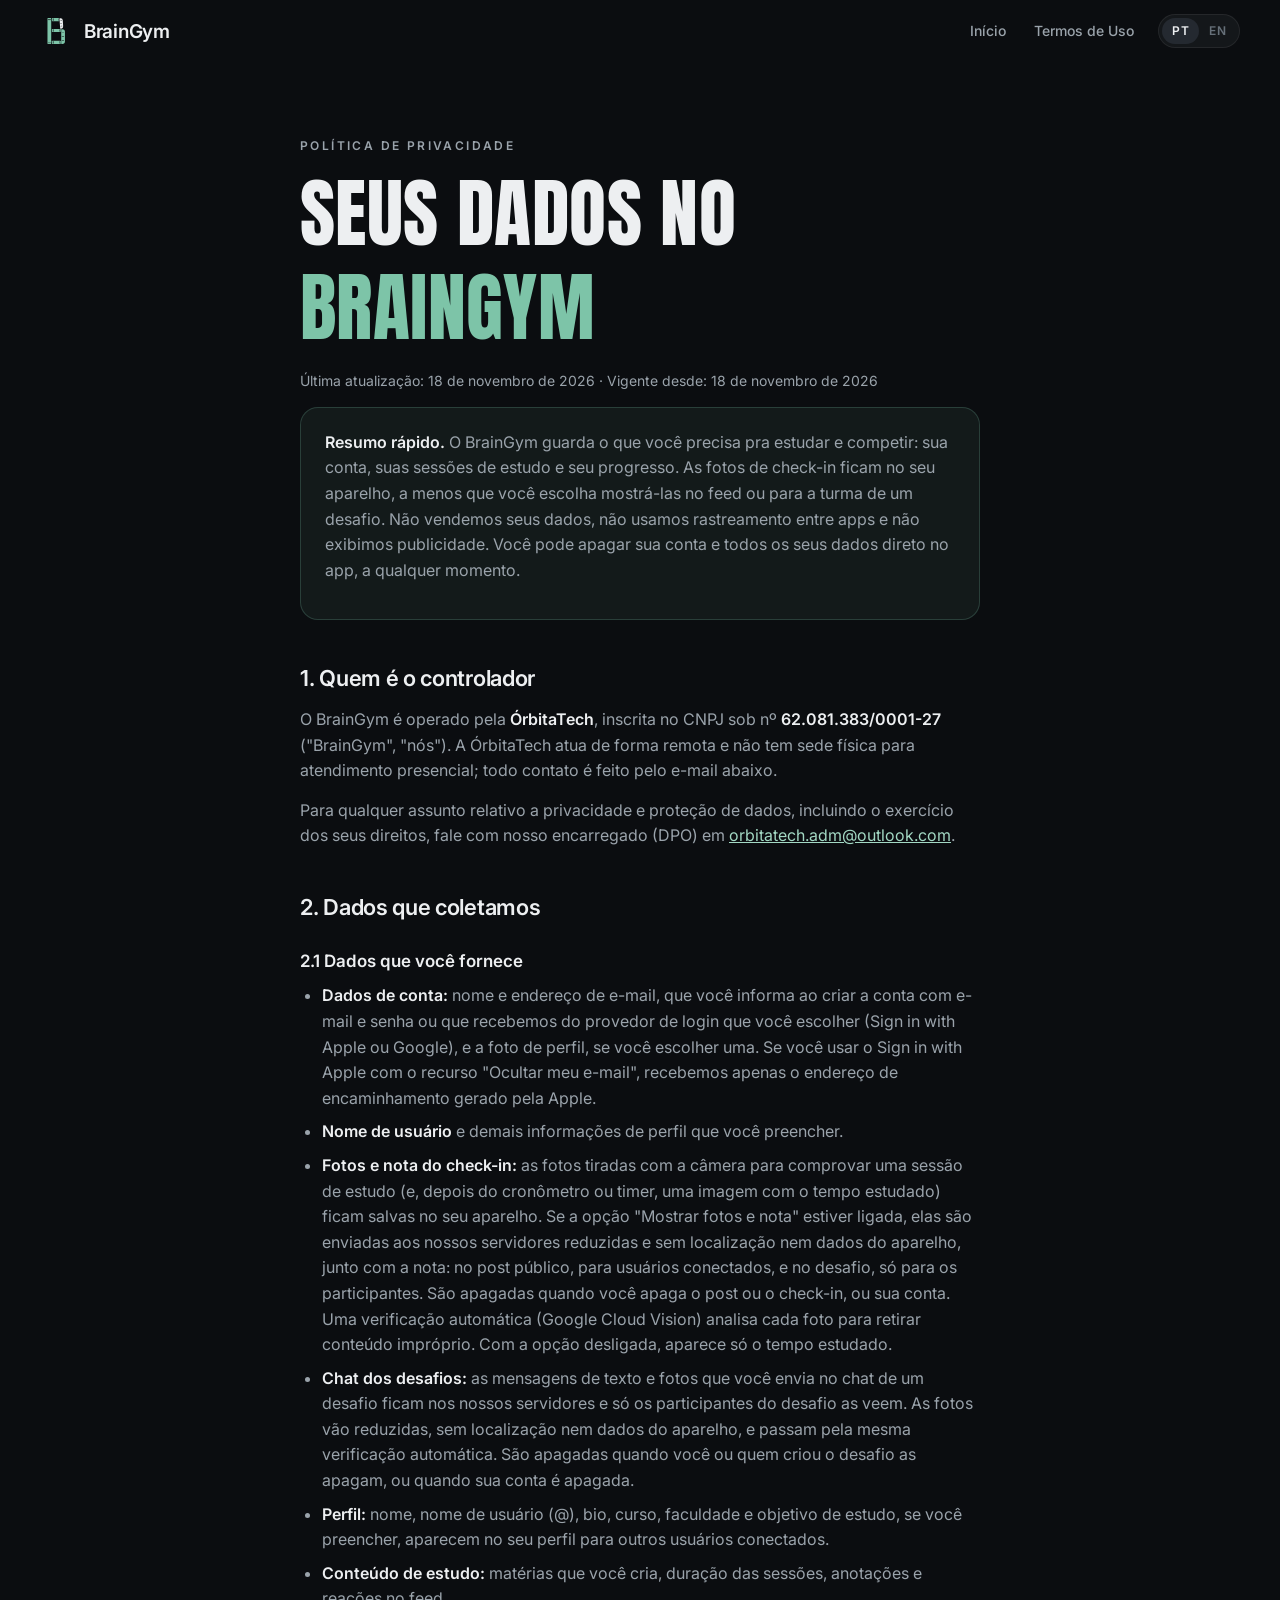
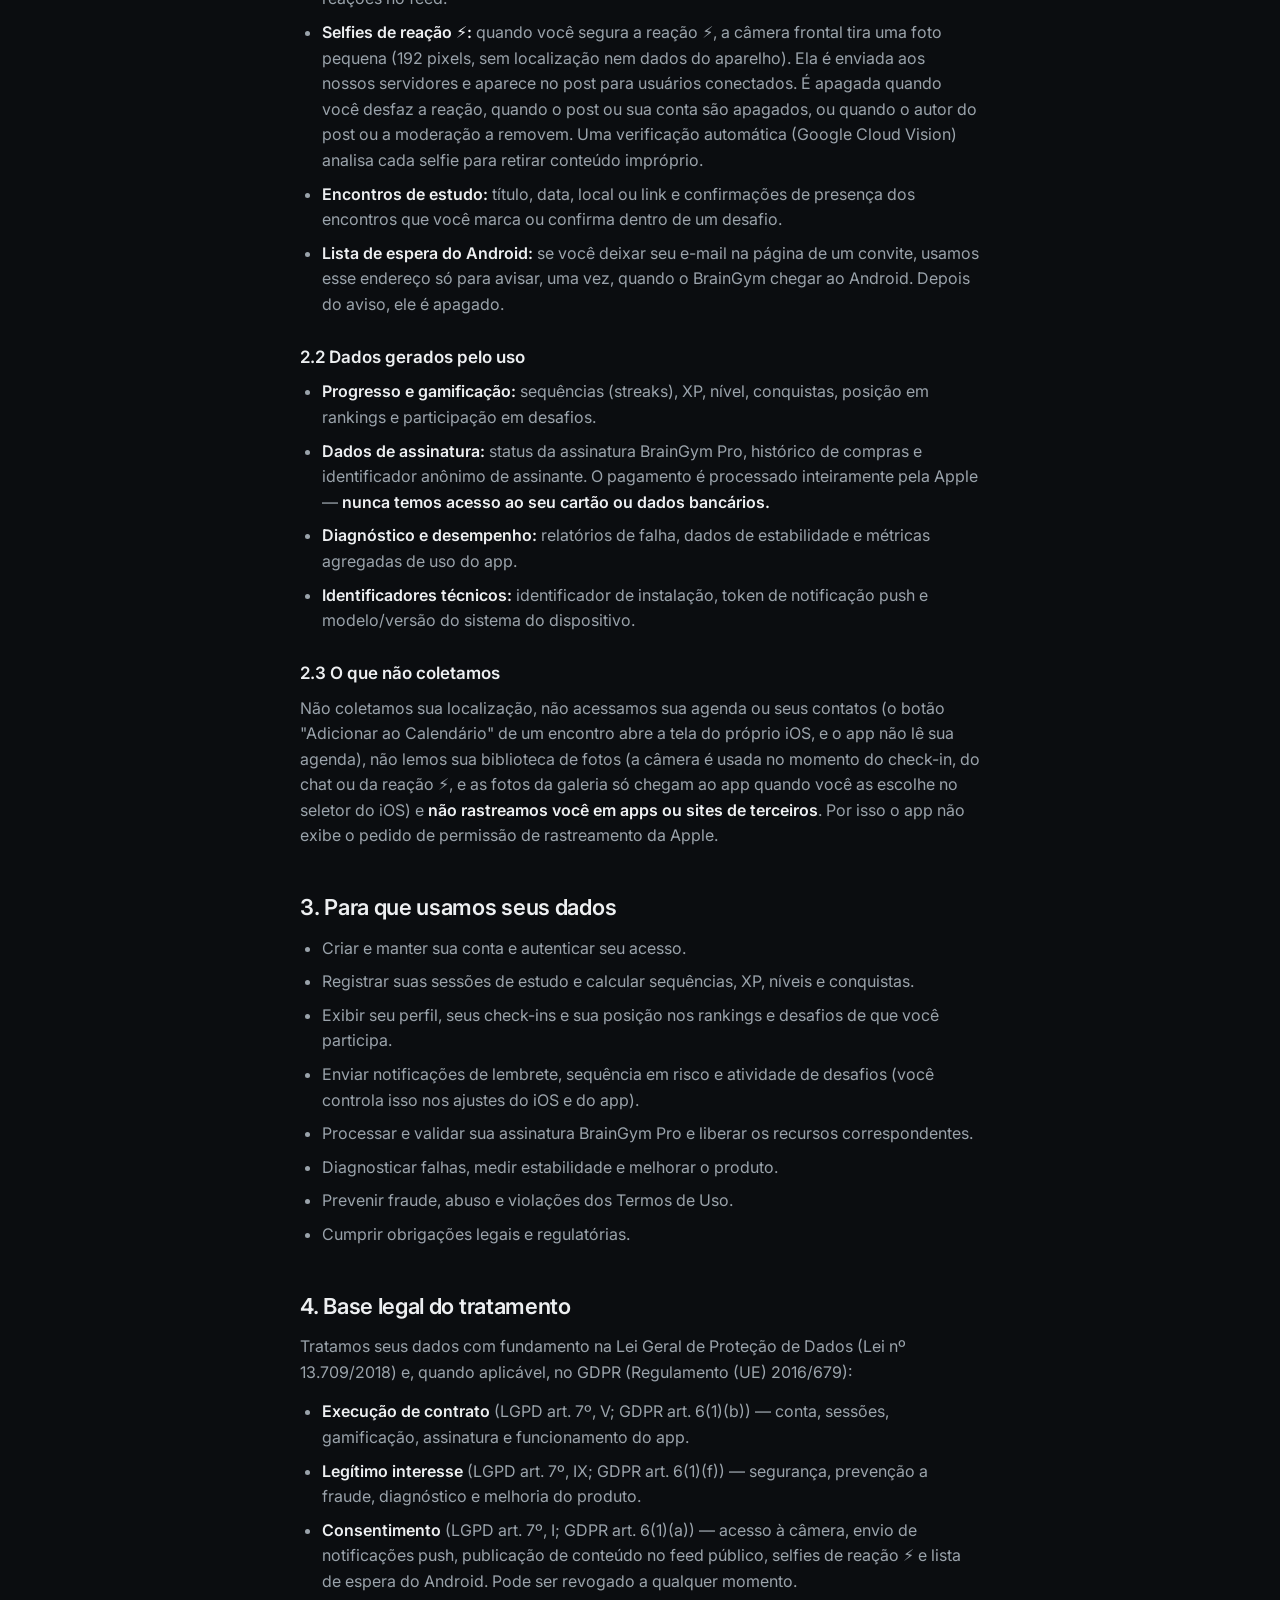
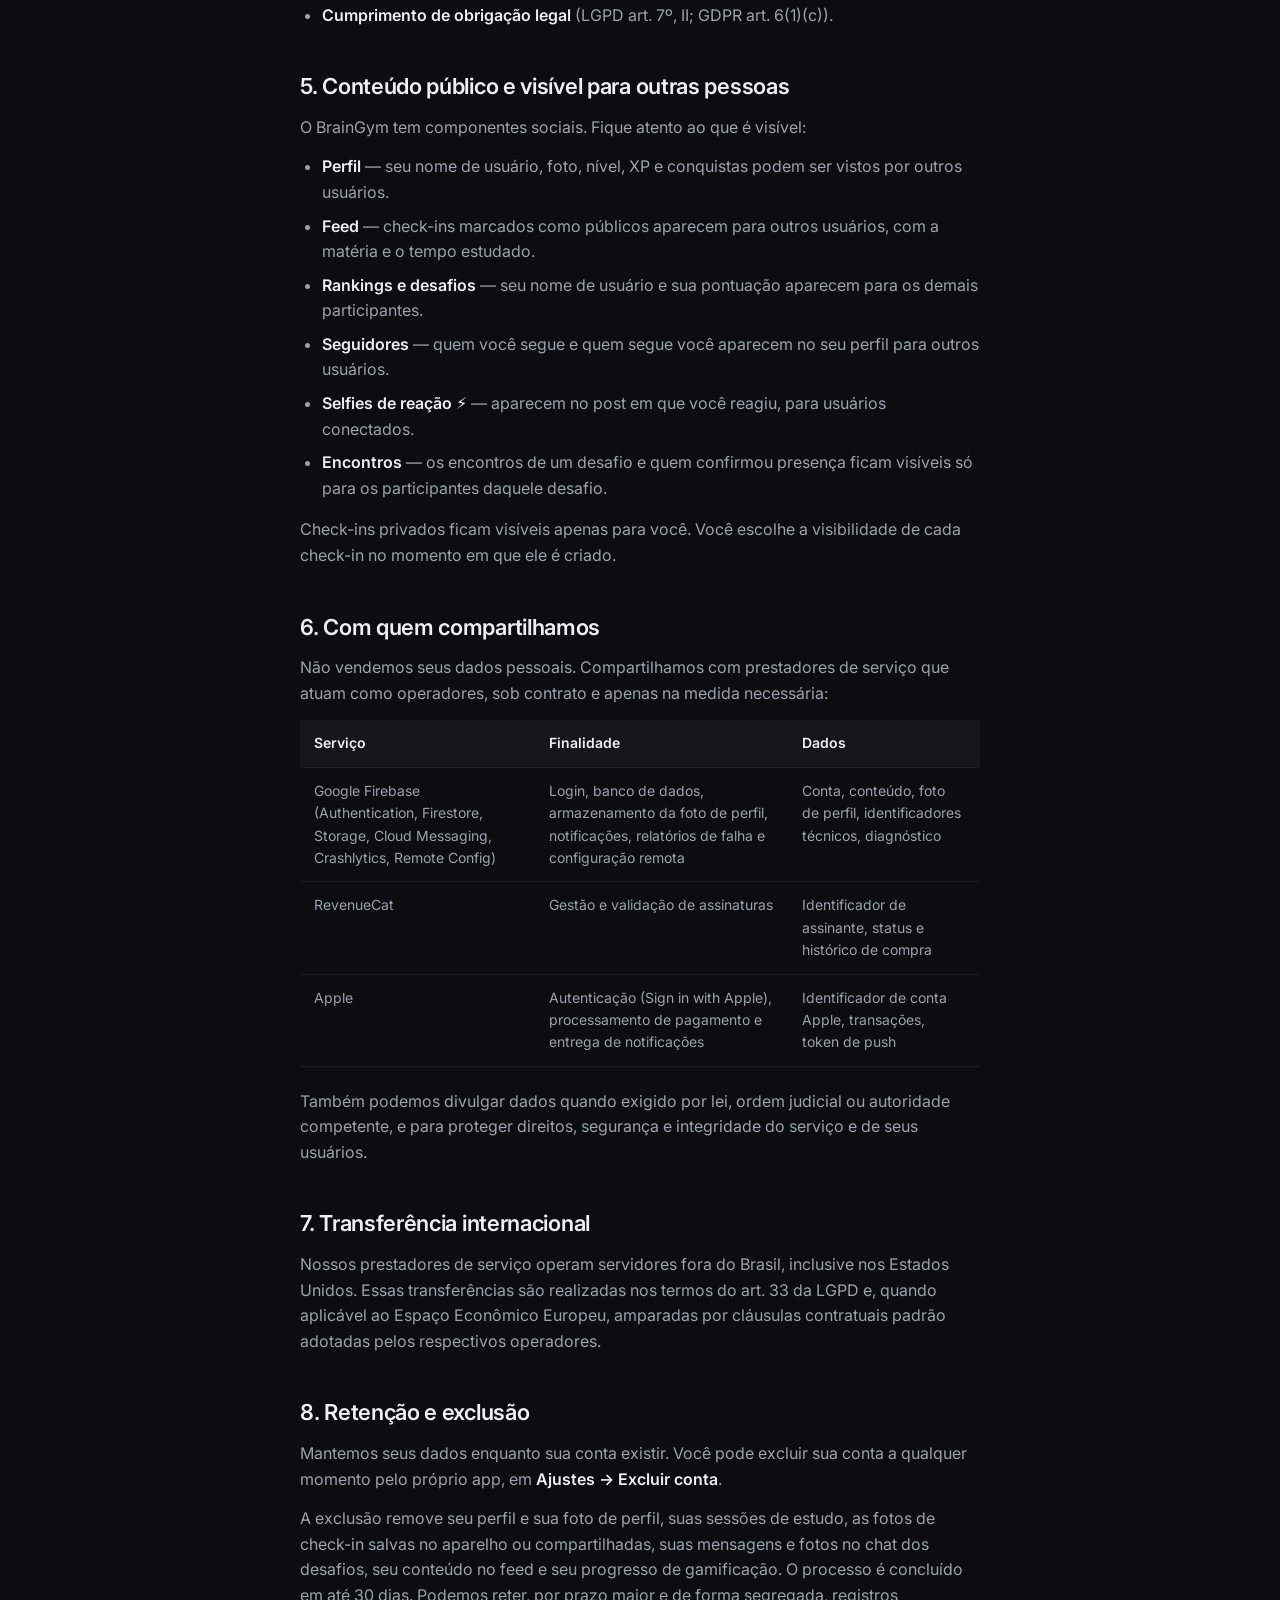
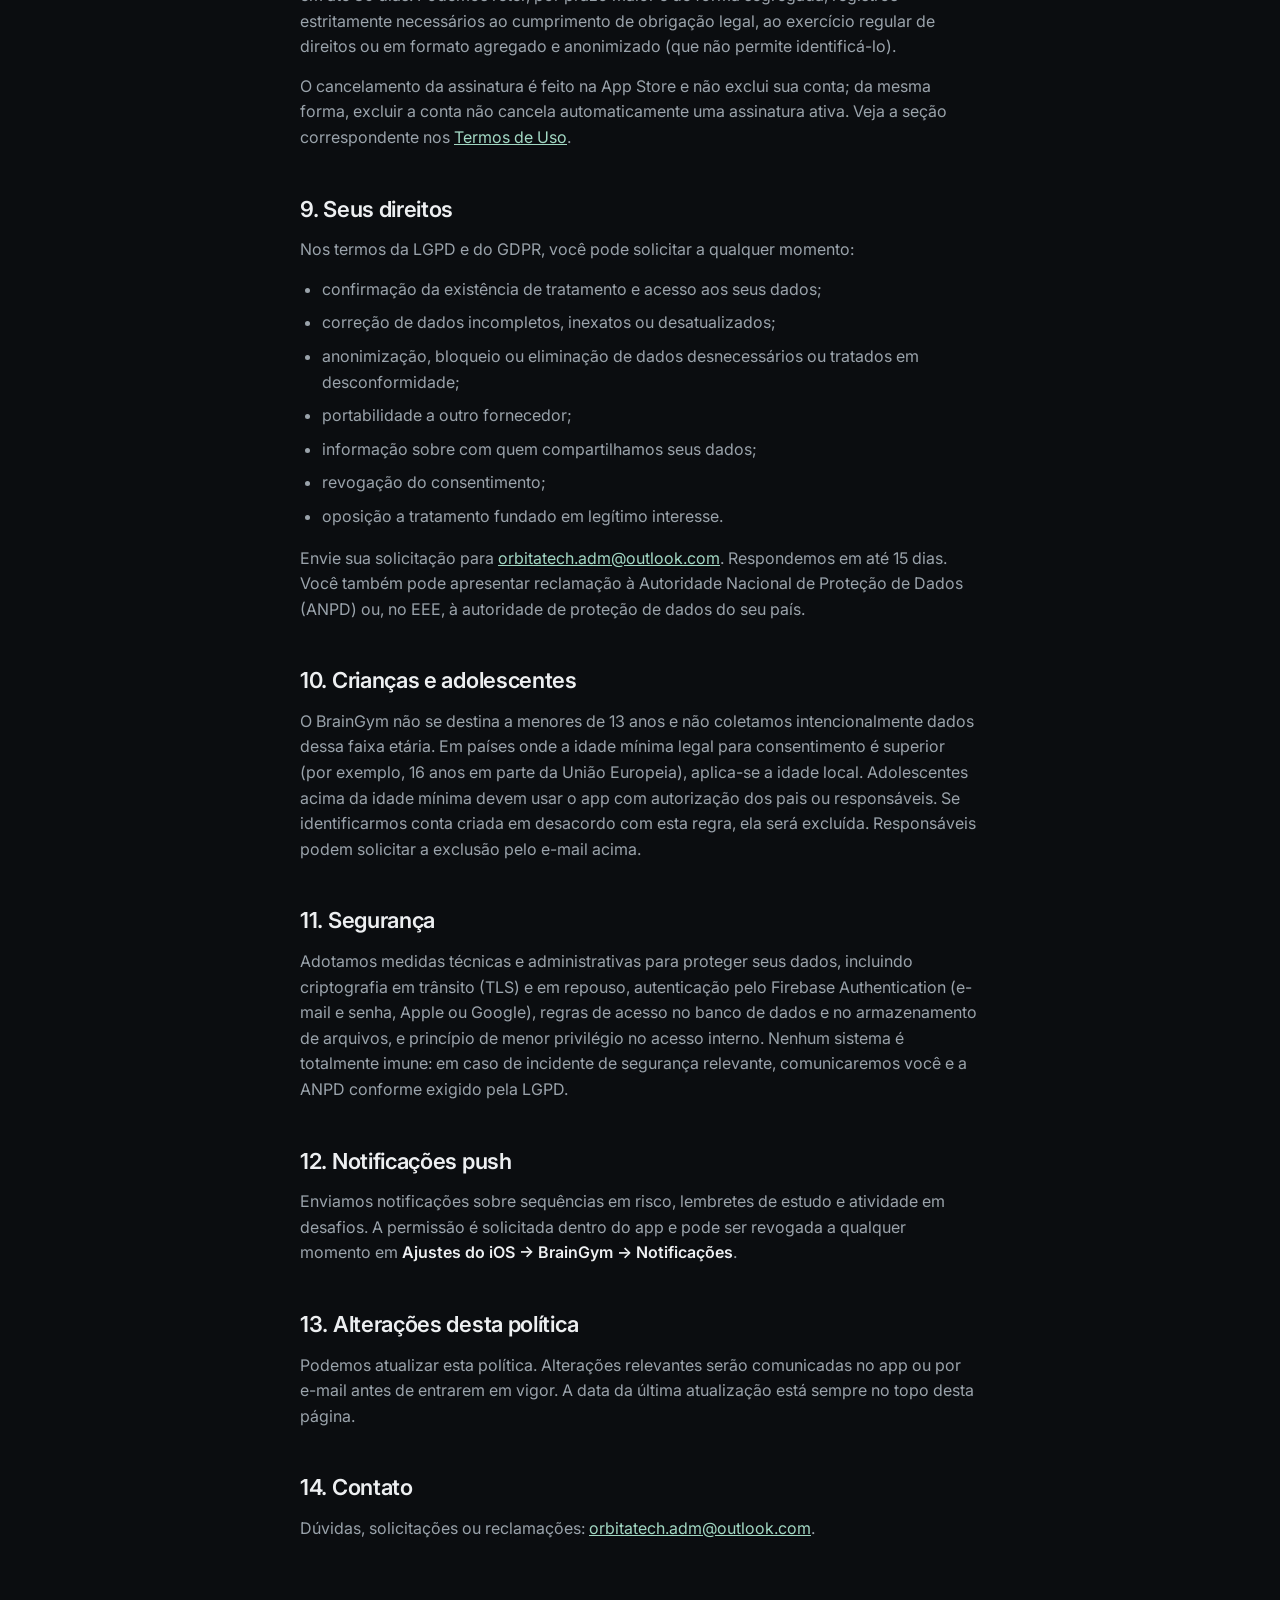
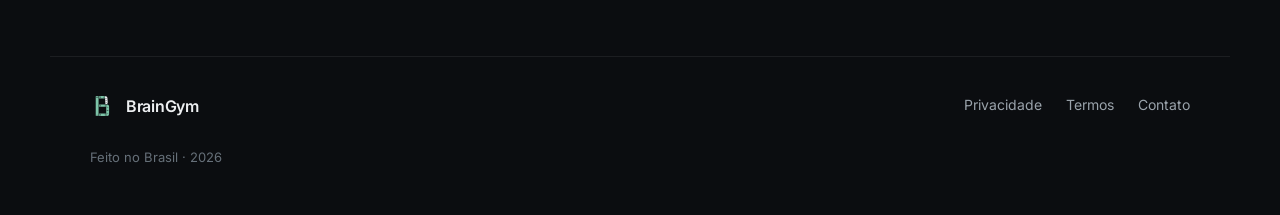
==== commit 5f07f23d: "docs: cover shared check-in photos and notes, the challenge chat and the new profile fields in the p" ====
--- a/privacy.html
+++ b/privacy.html
@@ -39,10 +39,10 @@
     <article data-legal-doc="pt">
       <p class="legal__eyebrow">Política de Privacidade</p>
       <h1 class="legal__title">Seus dados no <span class="accent">BrainGym</span></h1>
-      <p class="legal__updated">Última atualização: 17 de novembro de 2026 · Vigente desde: 17 de novembro de 2026</p>
+      <p class="legal__updated">Última atualização: 18 de novembro de 2026 · Vigente desde: 18 de novembro de 2026</p>
 
       <div class="legal__callout">
-        <p><strong>Resumo rápido.</strong> O BrainGym guarda o que você precisa pra estudar e competir: sua conta, suas sessões de estudo e seu progresso. As fotos de check-in ficam só no seu aparelho. Não vendemos seus dados, não usamos rastreamento entre apps e não exibimos publicidade. Você pode apagar sua conta e todos os seus dados direto no app, a qualquer momento.</p>
+        <p><strong>Resumo rápido.</strong> O BrainGym guarda o que você precisa pra estudar e competir: sua conta, suas sessões de estudo e seu progresso. As fotos de check-in ficam no seu aparelho, a menos que você escolha mostrá-las no feed ou para a turma de um desafio. Não vendemos seus dados, não usamos rastreamento entre apps e não exibimos publicidade. Você pode apagar sua conta e todos os seus dados direto no app, a qualquer momento.</p>
       </div>
 
       <h2>1. Quem é o controlador</h2>
@@ -55,7 +55,9 @@
       <ul>
         <li><strong>Dados de conta:</strong> nome e endereço de e-mail, que você informa ao criar a conta com e-mail e senha ou que recebemos do provedor de login que você escolher (Sign in with Apple ou Google), e a foto de perfil, se você escolher uma. Se você usar o Sign in with Apple com o recurso "Ocultar meu e-mail", recebemos apenas o endereço de encaminhamento gerado pela Apple.</li>
         <li><strong>Nome de usuário</strong> e demais informações de perfil que você preencher.</li>
-        <li><strong>Fotos de check-in:</strong> a foto tirada com a câmera para comprovar uma sessão de estudo. Ela fica salva apenas no seu aparelho e não é enviada aos nossos servidores.</li>
+        <li><strong>Fotos e nota do check-in:</strong> as fotos tiradas com a câmera para comprovar uma sessão de estudo (e, depois do cronômetro ou timer, uma imagem com o tempo estudado) ficam salvas no seu aparelho. Se a opção "Mostrar fotos e nota" estiver ligada, elas são enviadas aos nossos servidores reduzidas e sem localização nem dados do aparelho, junto com a nota: no post público, para usuários conectados, e no desafio, só para os participantes. São apagadas quando você apaga o post ou o check-in, ou sua conta. Uma verificação automática (Google Cloud Vision) analisa cada foto para retirar conteúdo impróprio. Com a opção desligada, aparece só o tempo estudado.</li>
+        <li><strong>Chat dos desafios:</strong> as mensagens de texto e fotos que você envia no chat de um desafio ficam nos nossos servidores e só os participantes do desafio as veem. As fotos vão reduzidas, sem localização nem dados do aparelho, e passam pela mesma verificação automática. São apagadas quando você ou quem criou o desafio as apagam, ou quando sua conta é apagada.</li>
+        <li><strong>Perfil:</strong> nome, nome de usuário (@), bio, curso, faculdade e objetivo de estudo, se você preencher, aparecem no seu perfil para outros usuários conectados.</li>
         <li><strong>Conteúdo de estudo:</strong> matérias que você cria, duração das sessões, anotações e reações no feed.</li>
         <li><strong>Selfies de reação ⚡:</strong> quando você segura a reação ⚡, a câmera frontal tira uma foto pequena (192 pixels, sem localização nem dados do aparelho). Ela é enviada aos nossos servidores e aparece no post para usuários conectados. É apagada quando você desfaz a reação, quando o post ou sua conta são apagados, ou quando o autor do post ou a moderação a removem. Uma verificação automática (Google Cloud Vision) analisa cada selfie para retirar conteúdo impróprio.</li>
         <li><strong>Encontros de estudo:</strong> título, data, local ou link e confirmações de presença dos encontros que você marca ou confirma dentro de um desafio.</li>
@@ -71,7 +73,7 @@
       </ul>
 
       <h3>2.3 O que não coletamos</h3>
-      <p>Não coletamos sua localização, não acessamos sua agenda ou seus contatos (o botão "Adicionar ao Calendário" de um encontro abre a tela do próprio iOS, e o app não lê sua agenda), não lemos sua biblioteca de fotos (a câmera é usada apenas no momento do check-in) e <strong>não rastreamos você em apps ou sites de terceiros</strong>. Por isso o app não exibe o pedido de permissão de rastreamento da Apple.</p>
+      <p>Não coletamos sua localização, não acessamos sua agenda ou seus contatos (o botão "Adicionar ao Calendário" de um encontro abre a tela do próprio iOS, e o app não lê sua agenda), não lemos sua biblioteca de fotos (a câmera é usada no momento do check-in, do chat ou da reação ⚡, e as fotos da galeria só chegam ao app quando você as escolhe no seletor do iOS) e <strong>não rastreamos você em apps ou sites de terceiros</strong>. Por isso o app não exibe o pedido de permissão de rastreamento da Apple.</p>
 
       <h2>3. Para que usamos seus dados</h2>
       <ul>
@@ -123,7 +125,7 @@
 
       <h2>8. Retenção e exclusão</h2>
       <p>Mantemos seus dados enquanto sua conta existir. Você pode excluir sua conta a qualquer momento pelo próprio app, em <strong>Ajustes → Excluir conta</strong>.</p>
-      <p>A exclusão remove seu perfil e sua foto de perfil, suas sessões de estudo, as fotos de check-in salvas no aparelho, seu conteúdo no feed e seu progresso de gamificação. O processo é concluído em até 30 dias. Podemos reter, por prazo maior e de forma segregada, registros estritamente necessários ao cumprimento de obrigação legal, ao exercício regular de direitos ou em formato agregado e anonimizado (que não permite identificá-lo).</p>
+      <p>A exclusão remove seu perfil e sua foto de perfil, suas sessões de estudo, as fotos de check-in salvas no aparelho ou compartilhadas, suas mensagens e fotos no chat dos desafios, seu conteúdo no feed e seu progresso de gamificação. O processo é concluído em até 30 dias. Podemos reter, por prazo maior e de forma segregada, registros estritamente necessários ao cumprimento de obrigação legal, ao exercício regular de direitos ou em formato agregado e anonimizado (que não permite identificá-lo).</p>
       <p>O cancelamento da assinatura é feito na App Store e não exclui sua conta; da mesma forma, excluir a conta não cancela automaticamente uma assinatura ativa. Veja a seção correspondente nos <a href="/terms">Termos de Uso</a>.</p>
 
       <h2>9. Seus direitos</h2>
@@ -159,10 +161,10 @@
     <article data-legal-doc="en" hidden>
       <p class="legal__eyebrow">Privacy Policy</p>
       <h1 class="legal__title">Your data on <span class="accent">BrainGym</span></h1>
-      <p class="legal__updated">Last updated: November 17, 2026 · Effective: November 17, 2026</p>
+      <p class="legal__updated">Last updated: November 18, 2026 · Effective: November 18, 2026</p>
 
       <div class="legal__callout">
-        <p><strong>The short version.</strong> BrainGym stores what you need to study and compete: your account, your study sessions and your progress. Check-in photos stay on your device. We do not sell your data, we do not track you across apps, and we show no ads. You can delete your account and all of your data from inside the app at any time.</p>
+        <p><strong>The short version.</strong> BrainGym stores what you need to study and compete: your account, your study sessions and your progress. Check-in photos stay on your device unless you choose to show them on the feed or to a challenge's members. We do not sell your data, we do not track you across apps, and we show no ads. You can delete your account and all of your data from inside the app at any time.</p>
       </div>
 
       <h2>1. Who controls your data</h2>
@@ -175,7 +177,9 @@
       <ul>
         <li><strong>Account data:</strong> name and email address, which you enter when you sign up with email and password or which we receive from the sign-in provider you choose (Sign in with Apple or Google), and your profile picture, if you choose one. If you use Sign in with Apple with "Hide My Email", we only receive the relay address generated by Apple.</li>
         <li><strong>Username</strong> and any other profile information you fill in.</li>
-        <li><strong>Check-in photos:</strong> the photo you take with the camera to verify a study session. It is saved only on your device and is not sent to our servers.</li>
+        <li><strong>Check-in photos and note:</strong> the photos you take with the camera to verify a study session (and, after the stopwatch or timer, an image with the time studied) are saved on your device. With "Share photos and note" on, they are sent to our servers, downsized and without location or device data, together with the note: on the public post for signed-in users, and in a challenge for its members only. They are deleted when you delete the post or check-in, or your account. An automated check (Google Cloud Vision) screens each photo to take down inappropriate content. With it off, only the time studied shows.</li>
+        <li><strong>Challenge chat:</strong> the text messages and photos you send in a challenge's chat are stored on our servers and seen only by the challenge's members. Photos are downsized, without location or device data, and go through the same automated check. They are deleted when you or the challenge's creator delete them, or when your account is deleted.</li>
+        <li><strong>Profile:</strong> your name, username (@), bio, course, university and study goal, if you fill them in, show on your profile to other signed-in users.</li>
         <li><strong>Study content:</strong> subjects you create, session durations, notes and feed reactions.</li>
         <li><strong>⚡ reaction selfies:</strong> when you hold the ⚡ reaction, the front camera takes a small photo (192 pixels, without location or device data). It is sent to our servers and shown on the post to signed-in users. It is deleted when you take the reaction back, when the post or your account is deleted, or when the post's author or moderation removes it. An automated check (Google Cloud Vision) screens each selfie to take down inappropriate content.</li>
         <li><strong>Study meetups:</strong> title, date, place or link, and RSVPs for the meetups you set up or confirm inside a challenge.</li>
@@ -191,7 +195,7 @@
       </ul>
 
       <h3>2.3 What we do not collect</h3>
-      <p>We do not collect your location, do not access your calendar or contacts (a meetup's "Add to Calendar" button opens iOS's own screen, and the app does not read your calendar), do not read your photo library (the camera is used only at check-in time), and <strong>do not track you across third-party apps or websites</strong>. That is why the app does not show Apple's tracking permission prompt.</p>
+      <p>We do not collect your location, do not access your calendar or contacts (a meetup's "Add to Calendar" button opens iOS's own screen, and the app does not read your calendar), do not read your photo library (the camera is used at check-in, in the chat or for a ⚡ reaction, and library photos reach the app only when you pick them in iOS's picker), and <strong>do not track you across third-party apps or websites</strong>. That is why the app does not show Apple's tracking permission prompt.</p>
 
       <h2>3. How we use your data</h2>
       <ul>
@@ -243,7 +247,7 @@
 
       <h2>8. Retention and deletion</h2>
       <p>We keep your data for as long as your account exists. You can delete your account at any time from the app, under <strong>Settings → Delete account</strong>.</p>
-      <p>Deletion removes your profile and profile picture, your study sessions, the check-in photos saved on your device, your feed content and your gamification progress. The process completes within 30 days. We may retain, for longer and in segregated form, records strictly necessary to comply with a legal obligation, to exercise rights in legal proceedings, or in aggregated and anonymised form (which cannot identify you).</p>
+      <p>Deletion removes your profile and profile picture, your study sessions, the check-in photos saved on your device or shared, your challenge chat messages and photos, your feed content and your gamification progress. The process completes within 30 days. We may retain, for longer and in segregated form, records strictly necessary to comply with a legal obligation, to exercise rights in legal proceedings, or in aggregated and anonymised form (which cannot identify you).</p>
       <p>Cancelling your subscription is done through the App Store and does not delete your account; likewise, deleting your account does not automatically cancel an active subscription. See the corresponding section in the <a href="/terms">Terms of Use</a>.</p>
 
       <h2>9. Your rights</h2>
